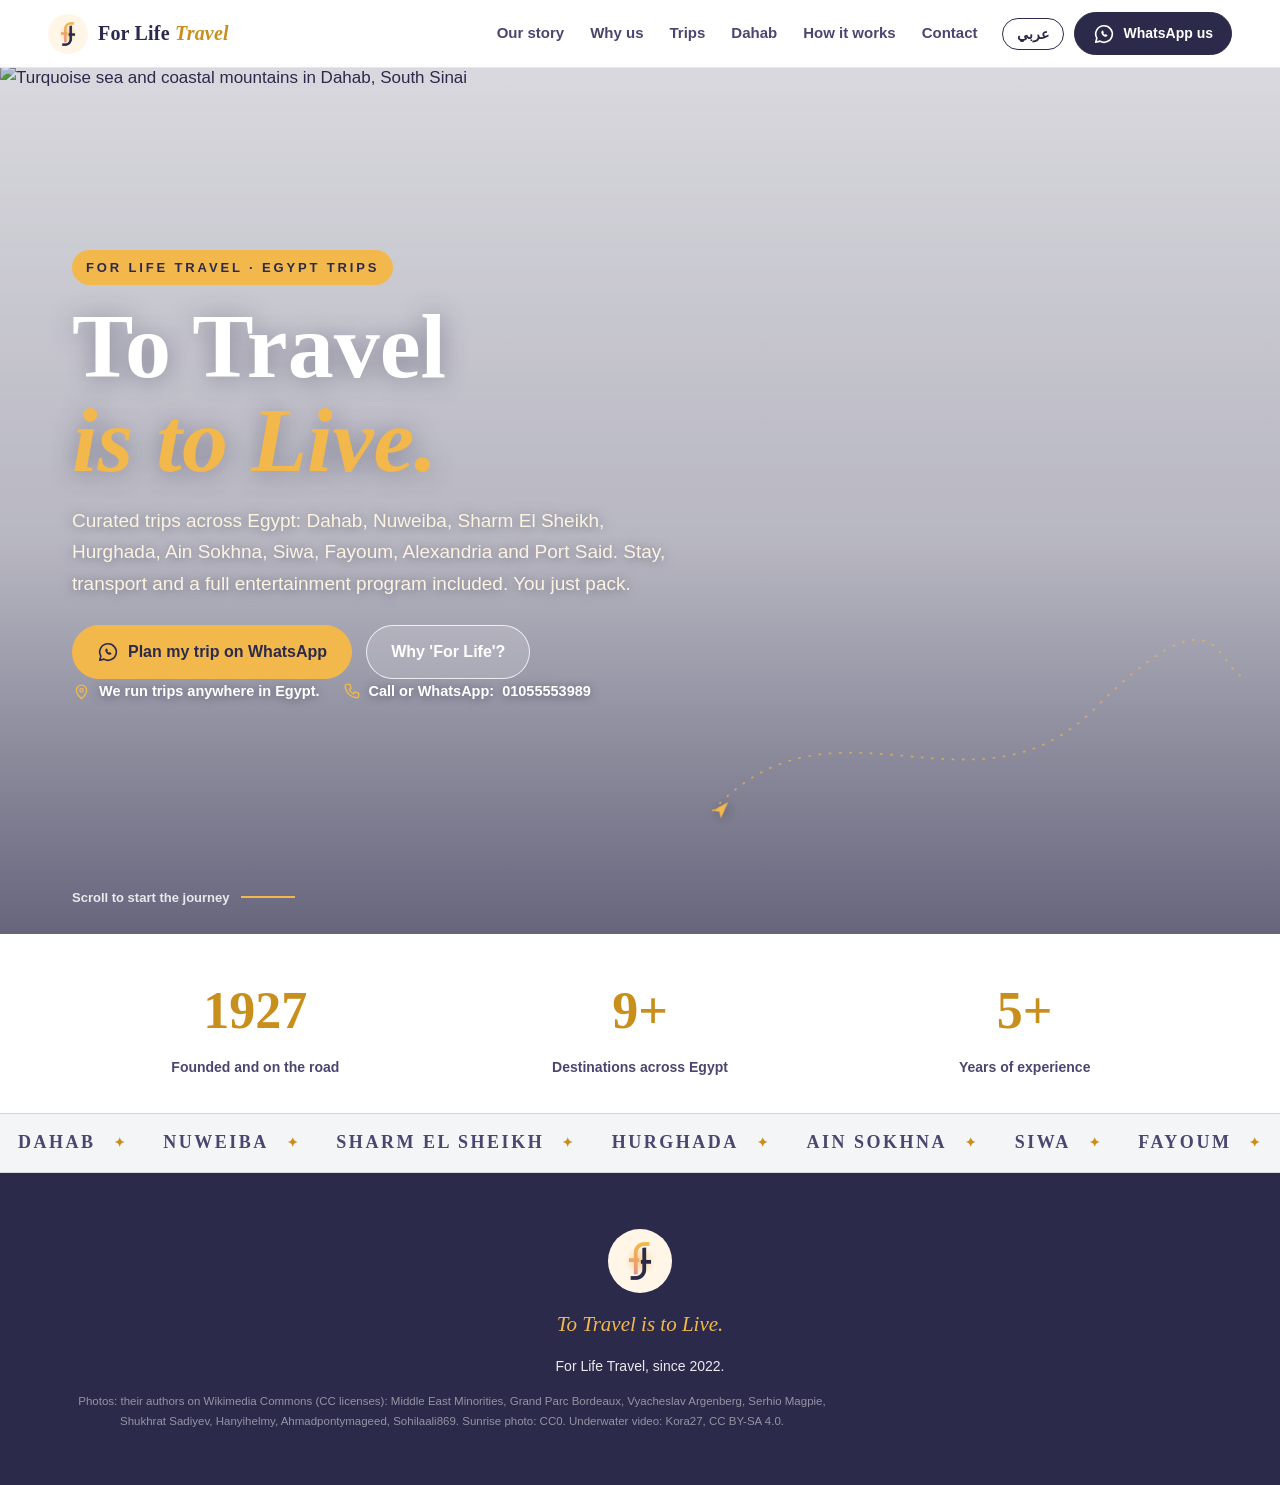
==== index.html @ 33c8a285 "Update index.html" ====
<!DOCTYPE html>
<html lang="en">
<head>
<meta charset="UTF-8">
<meta name="viewport" content="width=device-width, initial-scale=1.0">
<title>For Life Travel | Egypt Trips</title>
<meta name="description" content="Curated trips across Egypt: Dahab, Nuweiba, Sharm El Sheikh, Hurghada, Ain Sokhna, Siwa, Fayoum, Alexandria and Port Said. To Travel is to Live.">
<meta property="og:title" content="For Life Travel | Egypt Trips">
<meta property="og:description" content="Curated trips across Egypt. To Travel is to Live.">
<meta property="og:type" content="website">
<link rel="stylesheet" href="app.css?v=20261127-3">
</head>
<body>
<div id="root"></div>
<script src="vendor.js" defer></script>
<script src="app.js" defer></script>
<script>
(function(){
  var root=document.getElementById('root');
  var PAGES={
    home:['.flt-hero','.flt-stats','.flt-marquee'],
    story:['.flt-story','.flt-why'],
    trips:['.flt-trips','.flt-included'],
    dahab:['.flt-dahab'],
    how:['.flt-steps'],
    contact:['.flt-contact']
  };
  var ID2PAGE={top:'home',story:'story',why:'story',trips:'trips',dahab:'dahab',how:'how',contact:'contact'};
  var TABS=[['home','top'],['story','story'],['trips','trips'],['dahab','dahab'],['how','how'],['contact','contact']];
  var current=null;
  function flt(){return document.querySelector('.flt');}
  function tag(page){
    var f=flt(); if(!f) return;
    f.classList.add('flt-pages');
    Object.keys(PAGES).forEach(function(p){
      PAGES[p].forEach(function(sel){
        Array.prototype.forEach.call(document.querySelectorAll(sel),function(el){
          if(el.getAttribute('data-page')!==p) el.setAttribute('data-page',p);
          el.classList.toggle('flt-page-on',p===page);
        });
      });
    });
    var nav=document.querySelector('.flt-nav');
    if(nav) Array.prototype.forEach.call(nav.querySelectorAll('.flt-links a'),function(a){
      var h=a.getAttribute('href')||'';
      var id=h.charAt(0)==='#'?h.slice(1):'';
      a.classList.toggle('is-current',ID2PAGE[id]===page);
    });
    var bar=f.querySelector('.flt-tabbar');
    if(bar) Array.prototype.forEach.call(bar.querySelectorAll('.flt-tab'),function(b){
      b.classList.toggle('is-current',b.getAttribute('data-page')===page);
    });
    current=page;
  }
  function show(page,anchor){
    if(!anchor||!ID2PAGE[anchor]) anchor=null;
    page=page||'home';
    tag(page);
    if(anchor&&ID2PAGE[anchor]===page&&anchor!=='top'){
      var el=document.getElementById(anchor);
      if(el){setTimeout(function(){el.scrollIntoView({behavior:'smooth',block:'start'});},80);return;}
    }
    window.scrollTo(0,0);
  }
  function route(){
    var h=location.hash.replace(/^#\/?/,'');
    if(h&&ID2PAGE[h]) show(ID2PAGE[h],h); else show('home');
  }
  function closeMenu(){
    var f=flt(); if(f) f.classList.remove('flt-menu-open');
    var b=document.querySelector('.flt-burger'); if(b) b.setAttribute('aria-expanded','false');
  }
  window.addEventListener('hashchange',route);
  document.addEventListener('click',function(e){
    var t=e.target;
    var a=t.closest?t.closest('.flt a[href^="#"]'):null;
    if(a){
      var id=(a.getAttribute('href')||'').slice(1);
      if(ID2PAGE[id]){
        e.preventDefault();
        closeMenu();
        var target='#/'+id;
        if(location.hash===target) show(ID2PAGE[id],id);
        else location.hash=target;
        return;
      }
    }
    if(t.closest&&t.closest('.flt-links a')) closeMenu();
    else if(!t.closest||!t.closest('.flt-nav')) closeMenu();
  });
  document.addEventListener('keydown',function(e){if(e.key==='Escape')closeMenu();});
  window.addEventListener('resize',function(){if(window.innerWidth>700)closeMenu();});
  function ensure(){
    var nav=document.querySelector('.flt-nav');
    if(nav){
      if(!nav.querySelector('.flt-burger')){
        var b=document.createElement('button');
        b.type='button'; b.className='flt-burger';
        b.setAttribute('aria-label','Menu'); b.setAttribute('aria-expanded','false');
        b.innerHTML='<span></span><span></span><span></span>';
        b.addEventListener('click',function(ev){
          ev.stopPropagation();
          var f=flt(); if(!f) return;
          var open=f.classList.toggle('flt-menu-open');
          b.setAttribute('aria-expanded',open?'true':'false');
        });
        nav.appendChild(b);
      }
      var links=nav.querySelector('.flt-links');
      if(links){
        var extra=links.querySelector('.flt-menu-extra');
        if(!extra){
          extra=document.createElement('div'); extra.className='flt-menu-extra';
          var lb=document.createElement('button');
          lb.type='button'; lb.className='flt-lang flt-lang-menu';
          lb.addEventListener('click',function(){
            var real=nav.querySelector('.flt-nav-actions .flt-lang');
            if(real) real.click();
            closeMenu();
          });
          extra.appendChild(lb);
          var cta=document.createElement('a');
          cta.className='flt-btn flt-btn-gold flt-menu-cta';
          cta.target='_blank'; cta.rel='noreferrer';
          cta.addEventListener('click',closeMenu);
          extra.appendChild(cta);
          links.appendChild(extra);
        }
        var realLang=nav.querySelector('.flt-nav-actions .flt-lang');
        var menuLang=links.querySelector('.flt-lang-menu');
        if(realLang&&menuLang&&menuLang.textContent!==realLang.textContent) menuLang.textContent=realLang.textContent;
        var realCta=nav.querySelector('.flt-nav-actions .flt-btn');
        var menuCta=links.querySelector('.flt-menu-cta');
        if(realCta&&menuCta){
          var href=realCta.getAttribute('href');
          if(menuCta.getAttribute('href')!==href) menuCta.setAttribute('href',href);
          if(menuCta.textContent!==realCta.textContent) menuCta.textContent=realCta.textContent;
        }
      }
    }
    var f2=flt();
    if(f2){
      var bar=f2.querySelector('.flt-tabbar');
      if(!bar){
        bar=document.createElement('nav');
        bar.className='flt-tabbar'; bar.setAttribute('aria-label','Pages');
        TABS.forEach(function(tb){
          var btn=document.createElement('button');
          btn.type='button'; btn.className='flt-tab'; btn.setAttribute('data-page',tb[0]);
          if(tb[0]==='home'){
            var im=document.createElement('img'); im.alt='Home';
            var bi=document.querySelector('.flt-brand img');
            if(bi) im.src=bi.src;
            btn.appendChild(im);
          }else{
            var sp=document.createElement('span');
            sp.className='flt-tab-label'; sp.setAttribute('data-anchor',tb[1]);
            btn.appendChild(sp);
          }
          btn.addEventListener('click',function(){
            closeMenu();
            var id=tb[1], target='#/'+id;
            if(location.hash===target) show(ID2PAGE[id],id);
            else location.hash=target;
          });
          bar.appendChild(btn);
        });
        f2.appendChild(bar);
      }
      var him=bar.querySelector('.flt-tab img');
      if(him&&!him.getAttribute('src')){
        var bi2=document.querySelector('.flt-brand img');
        if(bi2) him.src=bi2.src;
      }
      Array.prototype.forEach.call(bar.querySelectorAll('.flt-tab-label'),function(sp){
        var src=nav?nav.querySelector('.flt-links a[href="#'+sp.getAttribute('data-anchor')+'"]'):null;
        if(src&&sp.textContent!==src.textContent) sp.textContent=src.textContent;
      });
    }
    if(flt()){ if(current) tag(current); else route(); }
  }
  new MutationObserver(ensure).observe(root,{childList:true,subtree:true});
  ensure();
})();
</script>
</body>
</html>
---- app.css ----
html{scroll-behavior:smooth}html,body,#root{margin:0;min-height:100%}.flt{--cream: #ffffff;--cream-2: #f4f5f7;--ink: #2c2a4a;--ink-soft: #4a4670;--gold: #f2b84b;--gold-deep: #c98f1c;--coral: #e79781;--teal: #4fa8a5;--rose: #d97f8f;--apricot: #f4b183;--white: #ffffff;background:var(--cream);color:var(--ink);font-family:-apple-system,BlinkMacSystemFont,Segoe UI,Roboto,Helvetica Neue,Arial,Noto Sans,sans-serif;font-size:17px;line-height:1.65;overflow-x:hidden}.flt h1,.flt h2,.flt .flt-hero-title,.flt-stat-num,.flt-step-num{font-family:Georgia,Times New Roman,serif}.flt h2{font-size:clamp(28px,4.6vw,44px);line-height:1.2;margin:10px 0 18px;letter-spacing:-.01em}.flt h3{margin:0 0 6px;font-size:19px}.flt p{margin:0 0 14px}.flt img{max-width:100%;display:block}.flt a{color:inherit}.flt[dir=rtl]{font-family:Segoe UI,Tahoma,-apple-system,Roboto,Arial,sans-serif}.flt[dir=rtl] h1,.flt[dir=rtl] h2,.flt[dir=rtl] h3{font-family:Segoe UI,Tahoma,Arial,sans-serif;font-weight:700}.flt-reveal{opacity:0;transform:translateY(26px);transition:opacity .7s ease,transform .7s cubic-bezier(.22,.61,.36,1);will-change:opacity,transform}.flt-reveal.is-in{opacity:1;transform:none}.flt-nav{position:sticky;top:0;z-index:60;display:flex;align-items:center;gap:22px;padding:12px clamp(16px,4vw,48px);background:#fffffff2;border-bottom:1px solid rgba(44,42,74,.1)}.flt-brand{display:flex;align-items:center;gap:10px;text-decoration:none}.flt-brand img{width:40px;height:40px;border-radius:50%}.flt-brand-name{font-family:Georgia,serif;font-size:20px;font-weight:700;letter-spacing:.01em}.flt-brand-name em{font-style:italic;color:var(--gold-deep)}.flt-links{display:flex;gap:22px;margin-inline-start:auto}.flt-links a{text-decoration:none;font-size:15px;font-weight:600;color:var(--ink-soft);padding:6px 2px;transition:color .2s ease}.flt-links a:hover{color:var(--ink)}.flt-nav-actions{display:flex;align-items:center;gap:10px}.flt-lang{border:1.5px solid var(--ink);background:transparent;color:var(--ink);border-radius:999px;padding:7px 14px;font-size:14px;font-weight:700;cursor:pointer;transition:background .2s ease,color .2s ease}.flt-lang:hover{background:var(--ink);color:var(--cream)}.flt-btn{display:inline-flex;align-items:center;gap:9px;background:var(--ink);color:var(--cream);border-radius:999px;padding:13px 24px;font-size:16px;font-weight:700;text-decoration:none;border:1.5px solid var(--ink);cursor:pointer;transition:transform .22s ease,box-shadow .22s ease,background .22s ease,color .22s ease}.flt-btn:hover{transform:translateY(-2px);box-shadow:0 10px 24px #2c2a4a38}.flt-btn-small{padding:9px 18px;font-size:14px}.flt-btn-gold{background:var(--gold);border-color:var(--gold);color:var(--ink)}.flt-btn-gold:hover{box-shadow:0 10px 24px #c98f1c59}.flt-btn-ghost{background:#ffffff24;border-color:#fffc;color:var(--cream)}.flt-btn-outline{background:transparent;color:var(--ink)}.flt-btn-outline:hover{background:var(--ink);color:var(--cream)}.flt-hero{position:relative;min-height:660px;display:flex;flex-direction:column;justify-content:center;padding:90px clamp(20px,6vw,72px) 120px;overflow:hidden;isolation:isolate}.flt-hero-media{position:absolute;inset:0;z-index:-2}.flt-hero-media img{width:100%;height:100%;object-fit:cover;animation:flt-kenburns 26s ease-in-out infinite alternate}@keyframes flt-kenburns{0%{transform:scale(1) translateY(0)}to{transform:scale(1.09) translateY(-1.5%)}}.flt-hero-overlay{position:absolute;inset:0;background:linear-gradient(180deg,#2c2a4a2e,#2c2a4a57 55%,#2c2a4ab8)}.flt-route{position:absolute;inset-inline-end:2%;bottom:12%;width:min(560px,62%);color:var(--gold);z-index:-1;pointer-events:none}.flt-plane{color:var(--gold);filter:drop-shadow(0 2px 6px rgba(0,0,0,.35))}.flt-hero-inner{max-width:780px}.flt-eyebrow{display:inline-block;font-size:13px;font-weight:800;letter-spacing:.22em;color:var(--ink);background:var(--gold);padding:7px 14px;border-radius:999px;margin-bottom:20px}.flt[dir=rtl] .flt-eyebrow{letter-spacing:.05em}.flt-hero-title{margin:0 0 18px;font-size:clamp(46px,8.4vw,92px);line-height:1.02;font-weight:700;color:var(--cream);text-shadow:0 2px 26px rgba(44,42,74,.45);display:flex;flex-direction:column}.flt-hero-title-em{font-style:italic;color:var(--gold)}.flt-hero-sub{max-width:620px;color:#fdf3e1;font-size:clamp(16px,2.1vw,19px);text-shadow:0 1px 12px rgba(44,42,74,.5)}.flt-hero-ctas{display:flex;flex-wrap:wrap;gap:14px;margin-top:26px}.flt-hero-facts{display:flex;flex-wrap:wrap;gap:10px 22px;margin:22px 0 0;color:var(--cream);font-size:14.5px;font-weight:700}.flt-hero-fact{display:inline-flex;align-items:center;gap:8px;color:var(--cream);text-decoration:none;text-shadow:0 1px 10px rgba(44,42,74,.55)}.flt-hero-fact svg{color:var(--gold);width:19px;height:19px}.flt-scrollhint{position:absolute;bottom:26px;inset-inline-start:clamp(20px,6vw,72px);display:flex;align-items:center;gap:12px;color:#ffffffd9;font-size:13px;font-weight:600}.flt-scrollhint-line{width:54px;height:2px;background:var(--gold);position:relative;overflow:hidden}.flt-scrollhint-line:after{content:"";position:absolute;inset:0;background:var(--cream);transform:translate(-100%);animation:flt-hint 2.2s ease-in-out infinite}@keyframes flt-hint{0%{transform:translate(-100%)}60%,to{transform:translate(100%)}}.flt-stats{display:grid;grid-template-columns:repeat(3,1fr);gap:18px;padding:34px clamp(20px,6vw,72px);background:var(--cream);text-align:center}.flt-stat{display:flex;flex-direction:column;gap:2px}.flt-stat-num{font-size:clamp(34px,5vw,52px);font-weight:700;color:var(--gold-deep)}.flt-stat-label{font-size:14px;color:var(--ink-soft);font-weight:600}.flt-marquee{border-block:1.5px solid rgba(44,42,74,.16);padding:14px 0;overflow:hidden;background:var(--cream-2)}.flt-marquee-track{display:inline-flex;white-space:nowrap;animation:flt-marquee 36s linear infinite}.flt-marquee-run{display:inline-flex}.flt-marquee-item{font-family:Georgia,serif;font-size:18px;font-weight:700;letter-spacing:.14em;text-transform:uppercase;color:var(--ink-soft);padding-inline:18px;display:inline-flex;align-items:center;gap:18px}.flt-marquee-item i{font-style:normal;color:var(--gold-deep);font-size:13px}.flt[dir=rtl] .flt-marquee-item{letter-spacing:.02em}@keyframes flt-marquee{0%{transform:translate(0)}to{transform:translate(-50%)}}.flt-story{padding:84px clamp(20px,6vw,72px) 30px}.flt-story-grid{display:grid;grid-template-columns:minmax(0,1.05fr) minmax(0,1fr);gap:clamp(28px,5vw,64px);align-items:center}.flt-story-media figure{margin:0;position:relative;border-radius:26px;overflow:hidden;box-shadow:0 24px 60px #2c2a4a38,0 0 0 6px var(--cream),0 0 0 8px var(--gold)}.flt-story-media img{width:100%;height:100%;object-fit:cover}.flt-sun{position:absolute;inset-inline-start:12%;bottom:8%;width:84px;height:84px;border-radius:50%;background:radial-gradient(circle at 50% 45%,#ffe9b0 0%,var(--gold) 55%,rgba(242,184,75,0) 72%);opacity:0;transform:translateY(60%);transition:transform 2s cubic-bezier(.22,.61,.36,1) .35s,opacity 1.4s ease .35s;mix-blend-mode:screen}.flt-reveal.is-in .flt-sun{opacity:.95;transform:translateY(-12%)}.flt-story-text p{color:var(--ink-soft);font-size:17.5px}.flt-story-text h2{color:var(--ink)}.flt-label{font-size:13px;font-weight:800;letter-spacing:.2em;color:var(--gold-deep);margin:0 0 4px}.flt[dir=rtl] .flt-label{letter-spacing:.04em}.flt-chip{display:inline-flex;align-items:center;gap:10px;background:var(--white);border:1.5px solid var(--gold);color:var(--ink);font-weight:700;font-size:15.5px;padding:10px 18px;border-radius:999px;margin-top:8px}.flt-chip svg{color:var(--gold-deep);flex:none}.flt-pillars{display:grid;grid-template-columns:repeat(3,1fr);gap:18px;margin-top:54px}.flt-pillar{background:var(--white);border-radius:20px;padding:26px 24px;border:1px solid rgba(44,42,74,.08);transition:transform .25s ease,box-shadow .25s ease}.flt-pillar:hover{transform:translateY(-4px);box-shadow:0 16px 36px #2c2a4a21}.flt-pillar h3{font-size:21px}.flt-pillar p{color:var(--ink-soft);margin:0;font-size:15.5px}.flt-pillar-mark{display:block;width:44px;height:6px;border-radius:3px;margin-bottom:16px}.flt-mark-0{background:var(--gold)}.flt-mark-1{background:var(--coral)}.flt-mark-2{background:var(--teal)}.flt-why{padding:84px clamp(20px,6vw,72px);background:var(--cream-2)}.flt-values{display:grid;grid-template-columns:repeat(3,1fr);gap:18px;margin-top:30px}.flt-value{background:var(--white);border-radius:20px;padding:28px 24px;border:1px solid rgba(44,42,74,.08);transition:transform .25s ease,box-shadow .25s ease}.flt-value:hover{transform:translateY(-5px);box-shadow:0 18px 40px #2c2a4a24}.flt-value-icon{display:inline-flex;align-items:center;justify-content:center;width:54px;height:54px;border-radius:16px;margin-bottom:16px}.flt-tint-0{background:#f2b84b38;color:var(--gold-deep)}.flt-tint-1{background:#e7978133;color:#c96a4f}.flt-tint-2{background:#4fa8a52e;color:#35807d}.flt-tint-3{background:#d97f8f2e;color:#b35a6c}.flt-tint-4{background:#2c2a4a1a;color:var(--ink)}.flt-tint-5{background:#f4b18340;color:#c77b33}.flt-value p{color:var(--ink-soft);margin:0;font-size:15.5px}.flt-trips{padding:84px clamp(20px,6vw,72px)}.flt-section-intro{color:var(--ink-soft);margin-top:-6px}.flt-filters{display:flex;flex-wrap:wrap;gap:10px;margin:8px 0 30px}.flt-filter{border:1.5px solid rgba(44,42,74,.35);background:transparent;color:var(--ink);border-radius:999px;padding:9px 20px;font-size:15px;font-weight:700;cursor:pointer;transition:background .2s ease,color .2s ease,border-color .2s ease,transform .2s ease}.flt-filter:hover{transform:translateY(-1px);border-color:var(--ink)}.flt-filter.is-active{background:var(--ink);color:var(--cream);border-color:var(--ink)}.flt-cards{display:grid;grid-template-columns:repeat(3,1fr);gap:20px}.flt-card{border-radius:22px;overflow:hidden;background:var(--ink);position:relative;min-height:340px;display:flex;align-items:flex-end;transition:transform .3s ease,box-shadow .3s ease}.flt-card:hover{transform:translateY(-6px);box-shadow:0 22px 48px #2c2a4a47}.flt-card-media{position:absolute;inset:0}.flt-card-media img{width:100%;height:100%;object-fit:cover;transition:transform .6s cubic-bezier(.22,.61,.36,1)}.flt-card:hover .flt-card-media img{transform:scale(1.07)}.flt-card-body{position:relative;width:100%;padding:22px 22px 20px;background:linear-gradient(180deg,#2c2a4a00,#2c2a4ad1 46%,#2c2a4af0);color:var(--cream)}.flt-card-body h3{font-family:Georgia,serif;font-size:25px;color:var(--cream)}.flt[dir=rtl] .flt-card-body h3{font-family:Segoe UI,Tahoma,Arial,sans-serif}.flt-card-body p{margin:0 0 12px;font-size:14.5px;color:#ffffffe0}.flt-card{cursor:pointer}.flt-card-actions{display:flex;align-items:center;gap:10px;flex-wrap:wrap}.flt-card-details{font-size:13.5px;font-weight:800;color:var(--gold);border-bottom:1.5px solid transparent}.flt-card:hover .flt-card-details{border-color:var(--gold)}.flt-card-cta{display:inline-flex;align-items:center;gap:8px;background:var(--gold);color:var(--ink);font-size:14px;font-weight:800;text-decoration:none;padding:9px 16px;border-radius:999px;opacity:0;transform:translateY(8px);transition:opacity .25s ease,transform .25s ease,box-shadow .25s ease}.flt-card:hover .flt-card-cta,.flt-card:focus-within .flt-card-cta{opacity:1;transform:none}@media(hover:none){.flt-card-cta{opacity:1;transform:none}}.flt-dahab{padding:84px clamp(20px,6vw,72px);background:var(--cream-2)}.flt-dahab-grid{display:grid;grid-template-columns:minmax(0,1.1fr) minmax(0,1fr);gap:clamp(28px,5vw,64px);align-items:center}.flt-dahab-media figure{margin:0;border-radius:26px;overflow:hidden;box-shadow:0 24px 60px #2c2a4a38,0 0 0 6px var(--cream),0 0 0 8px var(--teal)}.flt-dahab-media video{width:100%;display:block}.flt-video-credit{font-size:12px;color:var(--ink-soft);opacity:.8;margin-top:10px}.flt-dahab-text p{color:var(--ink-soft);font-size:17.5px}.flt-dahab-text h2{color:var(--ink)}.flt-dahab-text .flt-btn{margin-top:10px}.flt-landmarks{display:flex;flex-wrap:wrap;gap:9px;margin:6px 0 8px}.flt-landmark{display:inline-flex;align-items:center;gap:6px;background:var(--white);border:1px solid rgba(44,42,74,.14);color:var(--ink);font-size:13.5px;font-weight:700;padding:7px 13px;border-radius:999px}.flt-landmark svg{width:15px;height:15px;color:var(--gold-deep);flex:none}.flt-dialog{border:none;border-radius:24px;padding:0;max-width:min(860px,92vw);width:100%;background:var(--cream);color:var(--ink);box-shadow:0 30px 90px #14122873}.flt-dialog::backdrop{background:#1c1a3499}.flt-dialog-inner{display:grid;grid-template-columns:minmax(0,1fr) minmax(0,1.1fr)}.flt-dialog-media{min-height:100%}.flt-dialog-media img{width:100%;height:100%;object-fit:cover}.flt-dialog-body{padding:30px 28px}.flt-dialog-body h3{font-family:Georgia,serif;font-size:30px;margin:0 0 4px}.flt-dialog[dir=rtl] .flt-dialog-body h3{font-family:Segoe UI,Tahoma,Arial,sans-serif}.flt-dialog-tag{color:var(--gold-deep);font-weight:700;font-size:15px;margin:0 0 14px}.flt-dialog-body p{color:var(--ink-soft);font-size:15.5px}.flt-dialog-special{background:#f2b84b2e;border-inline-start:4px solid var(--gold);border-radius:10px;padding:12px 14px;color:var(--ink)!important}.flt-dialog-landmarks-label{font-size:13px;font-weight:800;letter-spacing:.12em;color:var(--gold-deep);margin:16px 0 8px;text-transform:uppercase}.flt-dialog[dir=rtl] .flt-dialog-landmarks-label{letter-spacing:.03em}.flt-dialog-actions{display:flex;gap:12px;flex-wrap:wrap;margin-top:20px}.flt-addon{display:flex;align-items:center;gap:10px;justify-content:center;margin:30px auto 0;color:var(--ink-soft);font-weight:600;font-size:15.5px;text-align:center}.flt-addon svg{color:var(--gold-deep);flex:none}.flt-included{background:var(--ink);color:var(--cream);padding:64px clamp(20px,6vw,72px);text-align:center}.flt-included h2{color:var(--cream);margin-top:0}.flt-included ul{list-style:none;margin:26px 0 0;padding:0;display:grid;grid-template-columns:repeat(4,1fr);gap:16px}.flt-included li{display:flex;align-items:center;gap:12px;justify-content:center;background:#ffffff12;border:1px solid rgba(255,255,255,.16);border-radius:16px;padding:18px 14px;font-weight:700;font-size:15.5px}.flt-check{display:inline-flex;align-items:center;justify-content:center;width:30px;height:30px;border-radius:50%;background:var(--gold);color:var(--ink);flex:none}.flt-included-note{display:flex;align-items:center;justify-content:center;gap:10px;margin:26px 0 0;color:var(--gold);font-weight:700;font-size:16px}.flt-included-note svg{color:var(--gold);flex:none;width:20px;height:20px}.flt-steps{padding:84px clamp(20px,6vw,72px)}.flt-steps-grid{display:grid;grid-template-columns:repeat(3,1fr);gap:18px;margin-top:26px}.flt-step{background:var(--white);border-radius:20px;padding:30px 26px;border:1px dashed rgba(44,42,74,.25)}.flt-step-num{display:block;font-size:54px;font-weight:700;color:var(--gold);line-height:1;margin-bottom:12px}.flt-step p{color:var(--ink-soft);margin:0;font-size:15.5px}.flt-contact{padding:90px clamp(20px,6vw,72px);text-align:center;background:radial-gradient(560px 300px at 50% 0%,#f2b84b38,#f2b84b00 70%),var(--cream-2)}.flt-contact-logo{width:108px;height:108px;border-radius:50%;margin:0 auto 22px;box-shadow:0 14px 34px #2c2a4a38,0 0 0 6px var(--cream),0 0 0 8px var(--gold)}.flt-contact h2{margin-inline:auto;max-width:640px}.flt-contact>.flt-reveal p,.flt-contact p{color:var(--ink-soft)}.flt-contact-ctas{display:flex;flex-wrap:wrap;gap:14px;justify-content:center;margin-top:26px}.flt-footer{background:var(--ink);color:#ffffffe6;text-align:center;padding:56px clamp(20px,6vw,72px) 40px}.flt-footer img{width:64px;height:64px;border-radius:50%;margin:0 auto 14px}.flt-footer-slogan{font-family:Georgia,serif;font-style:italic;font-size:21px;color:var(--gold);margin:0 0 4px}.flt[dir=rtl] .flt-footer-slogan{font-family:Segoe UI,Tahoma,Arial,sans-serif;font-style:normal}.flt-footer-since{font-size:14px;margin:0 0 22px}.flt-footer-credits{font-size:11.5px;opacity:.55;max-width:760px;margin:0 auto;line-height:1.7;direction:ltr}@media(max-width:980px){.flt-values,.flt-cards,.flt-included ul{grid-template-columns:repeat(2,1fr)}.flt-story-grid,.flt-dahab-grid,.flt-dialog-inner{grid-template-columns:1fr}.flt-dialog-media img{max-height:260px}.flt-pillars,.flt-steps-grid{grid-template-columns:1fr;gap:14px}}@media(max-width:700px){.flt-nav{flex-wrap:wrap;gap:10px 14px;padding:10px 16px}.flt-links{order:3;width:100%;margin-inline-start:0;overflow-x:auto;white-space:nowrap;gap:16px;padding-bottom:2px;-webkit-overflow-scrolling:touch}.flt-links a{font-size:14px}.flt-nav-actions{margin-inline-start:auto}.flt-hero{min-height:600px;padding-bottom:100px}.flt-stats{grid-template-columns:1fr 1fr 1fr;gap:8px;padding:26px 16px}.flt-stat-label{font-size:12px}.flt-values,.flt-cards{grid-template-columns:1fr}.flt-card{min-height:300px}.flt-included ul{grid-template-columns:1fr}.flt-btn{font-size:15px;padding:12px 20px}.flt-route{width:84%;bottom:6%}}@media(prefers-reduced-motion:reduce){.flt *,.flt *:before,.flt *:after{animation-duration:.01ms!important;animation-iteration-count:1!important;transition-duration:.01ms!important}.flt-reveal{opacity:1;transform:none}.flt-sun{opacity:.95;transform:none}}.flt .flt-btn{color:var(--cream)}.flt .flt-btn-gold{color:var(--ink)}.flt .flt-btn-ghost{color:var(--cream)}.flt .flt-btn-outline{color:var(--ink)}.flt .flt-btn-outline:hover{color:var(--cream)}.flt .flt-card-cta{color:var(--ink)}.flt .flt-hero-fact{color:var(--cream)}.flt .flt-card-details{color:var(--gold)}


/* Pages mode, mobile menu and mobile spacing (Nov 2026) */
.flt-burger,.flt-menu-extra{display:none}
.flt-pages [data-page]:not(.flt-page-on){display:none}
.flt-pages .flt-page-on{animation:flt-page-in .55s cubic-bezier(.22,.61,.36,1) both}
@keyframes flt-page-in{from{opacity:0;transform:translateY(24px)}to{opacity:1;transform:none}}
.flt-links a.is-current{color:var(--ink);box-shadow:inset 0 -2px 0 var(--gold)}
.flt [id]{scroll-margin-top:76px}
@media(max-width:700px){
  .flt-nav{flex-wrap:nowrap}
  .flt-nav-actions{display:none}
  .flt-burger{display:inline-flex;flex-direction:column;justify-content:center;align-items:center;gap:5px;width:44px;height:44px;flex:none;margin-inline-start:auto;padding:0;background:var(--white);border:1.5px solid rgba(44,42,74,.3);border-radius:12px;cursor:pointer}
  .flt-burger span{display:block;width:20px;height:2px;background:var(--ink);border-radius:2px;transition:transform .25s ease,opacity .25s ease}
  .flt-menu-open .flt-burger span:nth-child(1){transform:translateY(7px) rotate(45deg)}
  .flt-menu-open .flt-burger span:nth-child(2){opacity:0}
  .flt-menu-open .flt-burger span:nth-child(3){transform:translateY(-7px) rotate(-45deg)}
  .flt-links{display:none;overflow:visible;white-space:normal;padding-bottom:0}
  .flt-menu-open .flt-links{display:flex;flex-direction:column;position:absolute;top:100%;inset-inline:0;background:var(--cream);border-bottom:1px solid rgba(44,42,74,.12);box-shadow:0 22px 40px #2c2a4a2b;padding:8px 18px 18px;gap:0}
  .flt-menu-open .flt-links>a{padding:15px 4px;font-size:17px;border-bottom:1px solid rgba(44,42,74,.09)}
  .flt-menu-open .flt-menu-extra{display:flex;flex-direction:column;gap:12px;padding-top:16px}
  .flt-menu-extra .flt-lang{padding:12px 14px;font-size:15px}
  .flt-menu-cta{justify-content:center}
  .flt-card-actions{flex-direction:column;align-items:stretch;gap:12px}
  .flt-card-details{text-align:center;padding:6px 2px}
  .flt-card-cta{justify-content:center;padding:12px 16px}
  .flt-included li{justify-content:flex-start;text-align:start;padding:16px 18px}
  .flt-included-note{flex-direction:column;gap:10px}
  .flt-addon{flex-direction:column;gap:10px}
  .flt-video-credit{margin-top:18px}
}


/* Fixed header + tighter mobile hero (Nov 2026, round 2) */
.flt{padding-top:64px}
.flt-nav{position:fixed;top:0;left:0;right:0;z-index:100}
@media(max-width:700px){
  .flt-hero{min-height:560px;padding:30px 20px 110px;justify-content:flex-start}
}


/* Bottom tab bar (Nov 2026, round 3) */
.flt-tabbar{display:none}
@media(max-width:700px){
  .flt{padding-bottom:calc(58px + env(safe-area-inset-bottom,0px))}
  .flt-tabbar{display:flex;align-items:stretch;gap:2px;position:fixed;bottom:0;left:0;right:0;z-index:95;background:var(--cream);border-top:1px solid rgba(44,42,74,.14);padding:6px 6px calc(6px + env(safe-area-inset-bottom,0px));box-shadow:0 -8px 24px #2c2a4a17}
  .flt-tab{flex:1 1 0;min-width:0;display:flex;flex-direction:column;align-items:center;justify-content:center;gap:2px;padding:6px 1px;background:none;border:none;font:inherit;font-size:10px;font-weight:700;color:var(--ink-soft);cursor:pointer;border-radius:12px;line-height:1.15;text-align:center;transition:background .2s ease,color .2s ease}
  .flt-tab img{width:22px;height:22px;border-radius:50%;display:block}
  .flt-tab.is-current{background:#f2b84b33;color:var(--ink)}
  .flt-scrollhint{bottom:calc(72px + env(safe-area-inset-bottom,0px))}
}
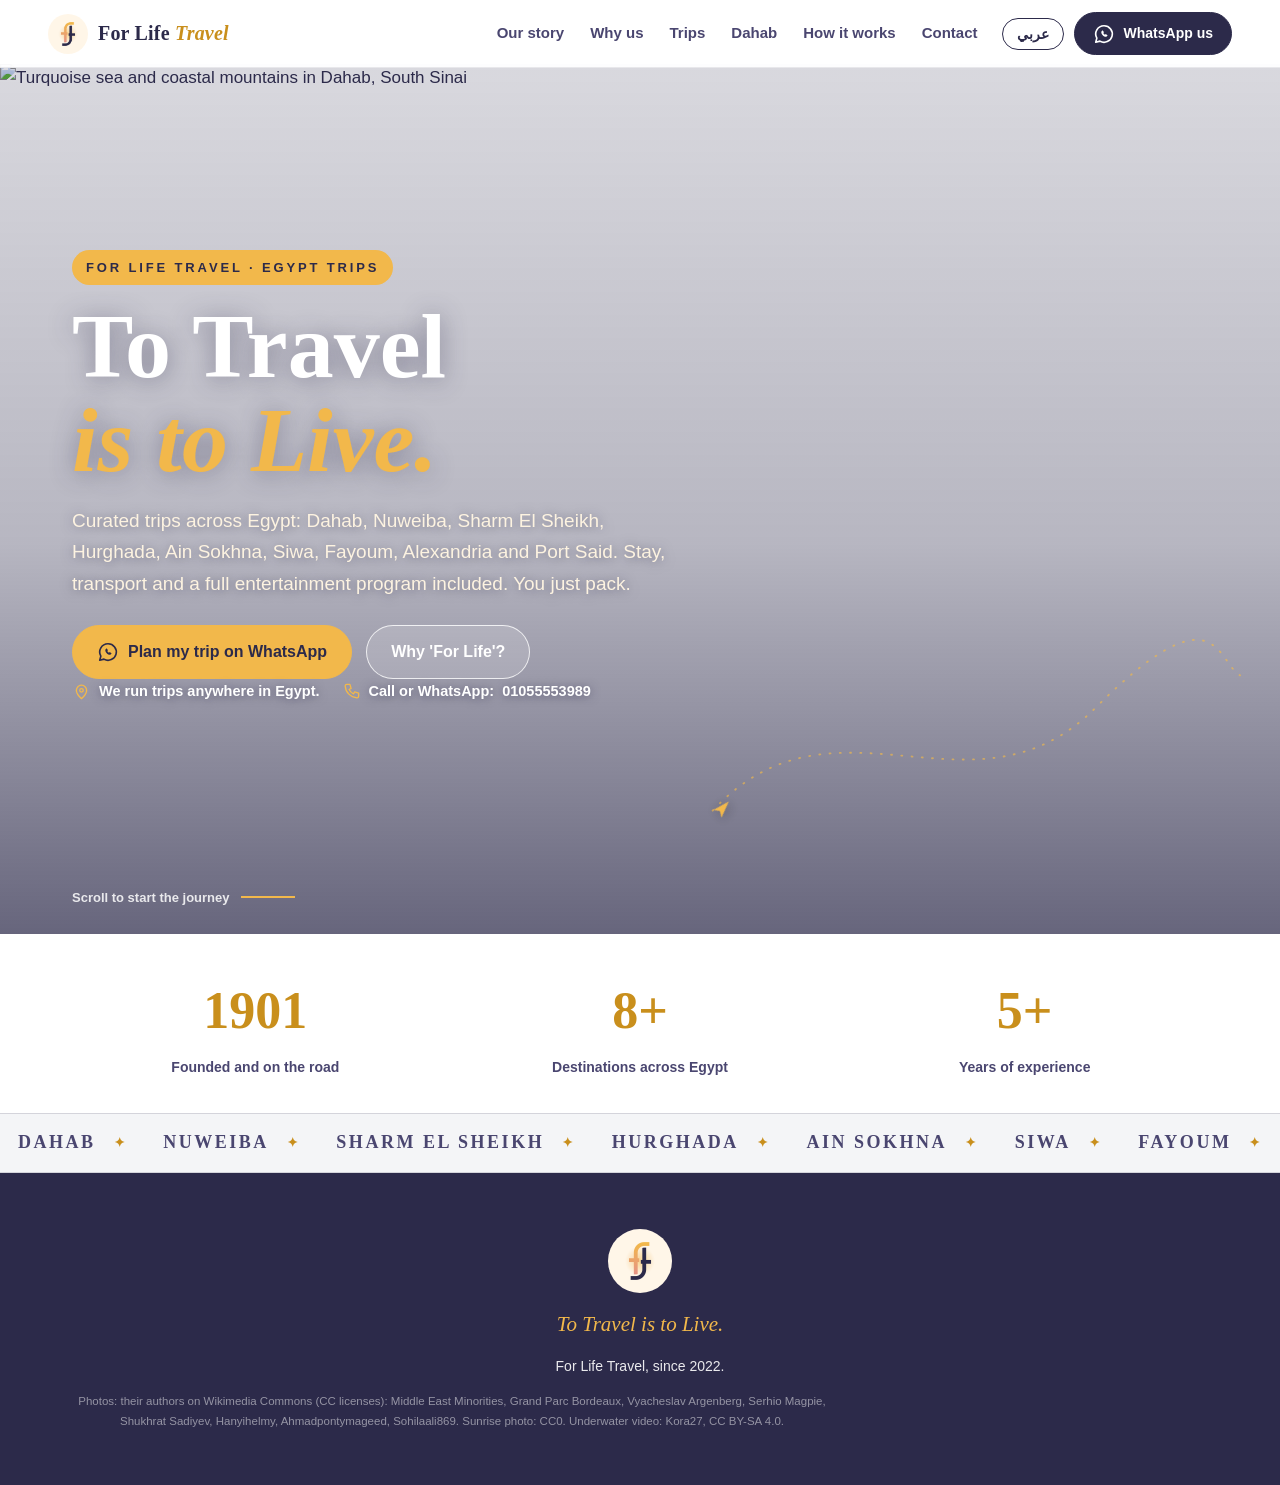
==== commit c0867af3: "Update index.html" ====
--- a/index.html
+++ b/index.html
@@ -48,7 +48,7 @@
     });
     var bar=f.querySelector('.flt-tabbar');
     if(bar) Array.prototype.forEach.call(bar.querySelectorAll('.flt-tab'),function(b){
-      b.classList.toggle('is-current',b.getAttribute('data-page')===page);
+      b.classList.toggle('is-current',b.getAttribute('data-tab')===page);
     });
     current=page;
   }
@@ -146,7 +146,7 @@
         bar.className='flt-tabbar'; bar.setAttribute('aria-label','Pages');
         TABS.forEach(function(tb){
           var btn=document.createElement('button');
-          btn.type='button'; btn.className='flt-tab'; btn.setAttribute('data-page',tb[0]);
+          btn.type='button'; btn.className='flt-tab'; btn.setAttribute('data-tab',tb[0]);
           if(tb[0]==='home'){
             var im=document.createElement('img'); im.alt='Home';
             var bi=document.querySelector('.flt-brand img');
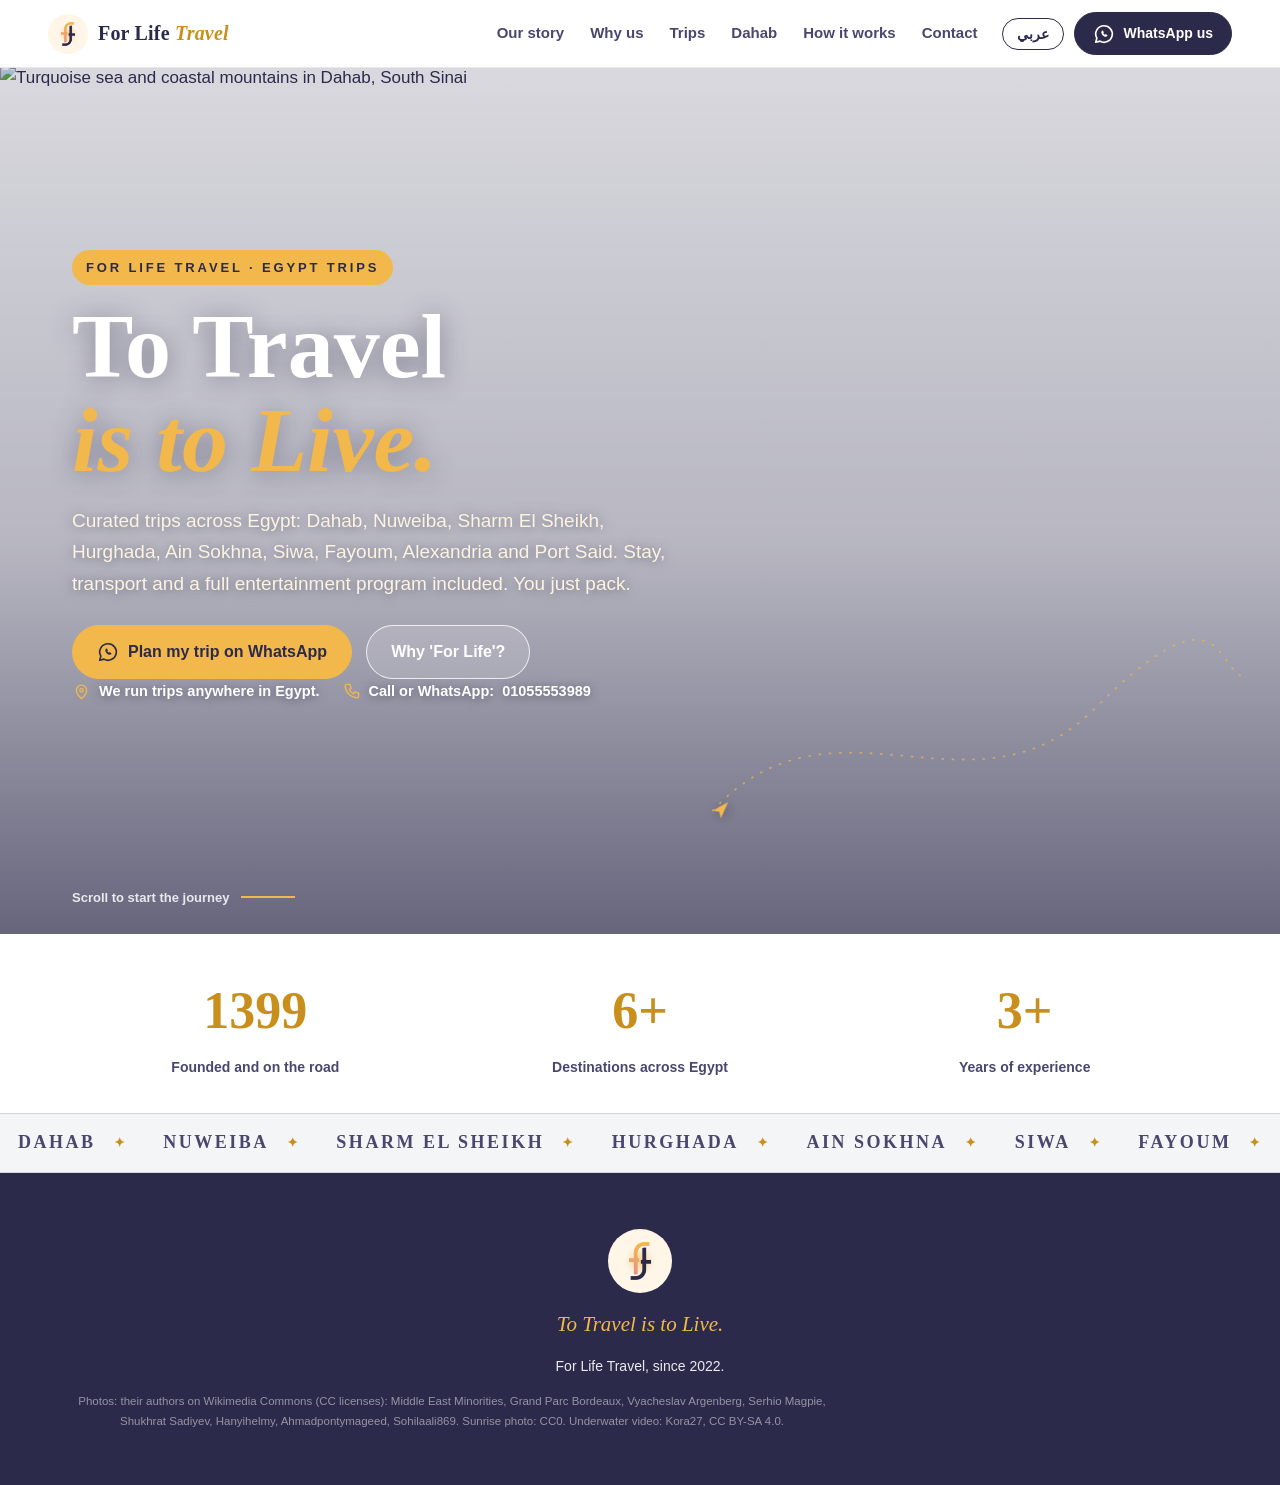
==== commit 42824dbb: "Update index.html" ====
--- a/index.html
+++ b/index.html
@@ -8,7 +8,7 @@
 <meta property="og:title" content="For Life Travel | Egypt Trips">
 <meta property="og:description" content="Curated trips across Egypt. To Travel is to Live.">
 <meta property="og:type" content="website">
-<link rel="stylesheet" href="app.css?v=20261127-3">
+<link rel="stylesheet" href="app.css?v=20261127-4">
 </head>
 <body>
 <div id="root"></div>
--- a/app.css
+++ b/app.css
@@ -17,7 +17,7 @@
   .flt-menu-open .flt-burger span:nth-child(2){opacity:0}
   .flt-menu-open .flt-burger span:nth-child(3){transform:translateY(-7px) rotate(-45deg)}
   .flt-links{display:none;overflow:visible;white-space:normal;padding-bottom:0}
-  .flt-menu-open .flt-links{display:flex;flex-direction:column;position:absolute;top:100%;inset-inline:0;background:var(--cream);border-bottom:1px solid rgba(44,42,74,.12);box-shadow:0 22px 40px #2c2a4a2b;padding:8px 18px 18px;gap:0}
+  .flt-menu-open .flt-links{display:flex;flex-direction:column;position:absolute;top:100%;inset-inline:0;width:auto;background:var(--cream);border-bottom:1px solid rgba(44,42,74,.12);box-shadow:0 22px 40px #2c2a4a2b;padding:8px 18px 18px;gap:0}
   .flt-menu-open .flt-links>a{padding:15px 4px;font-size:17px;border-bottom:1px solid rgba(44,42,74,.09)}
   .flt-menu-open .flt-menu-extra{display:flex;flex-direction:column;gap:12px;padding-top:16px}
   .flt-menu-extra .flt-lang{padding:12px 14px;font-size:15px}
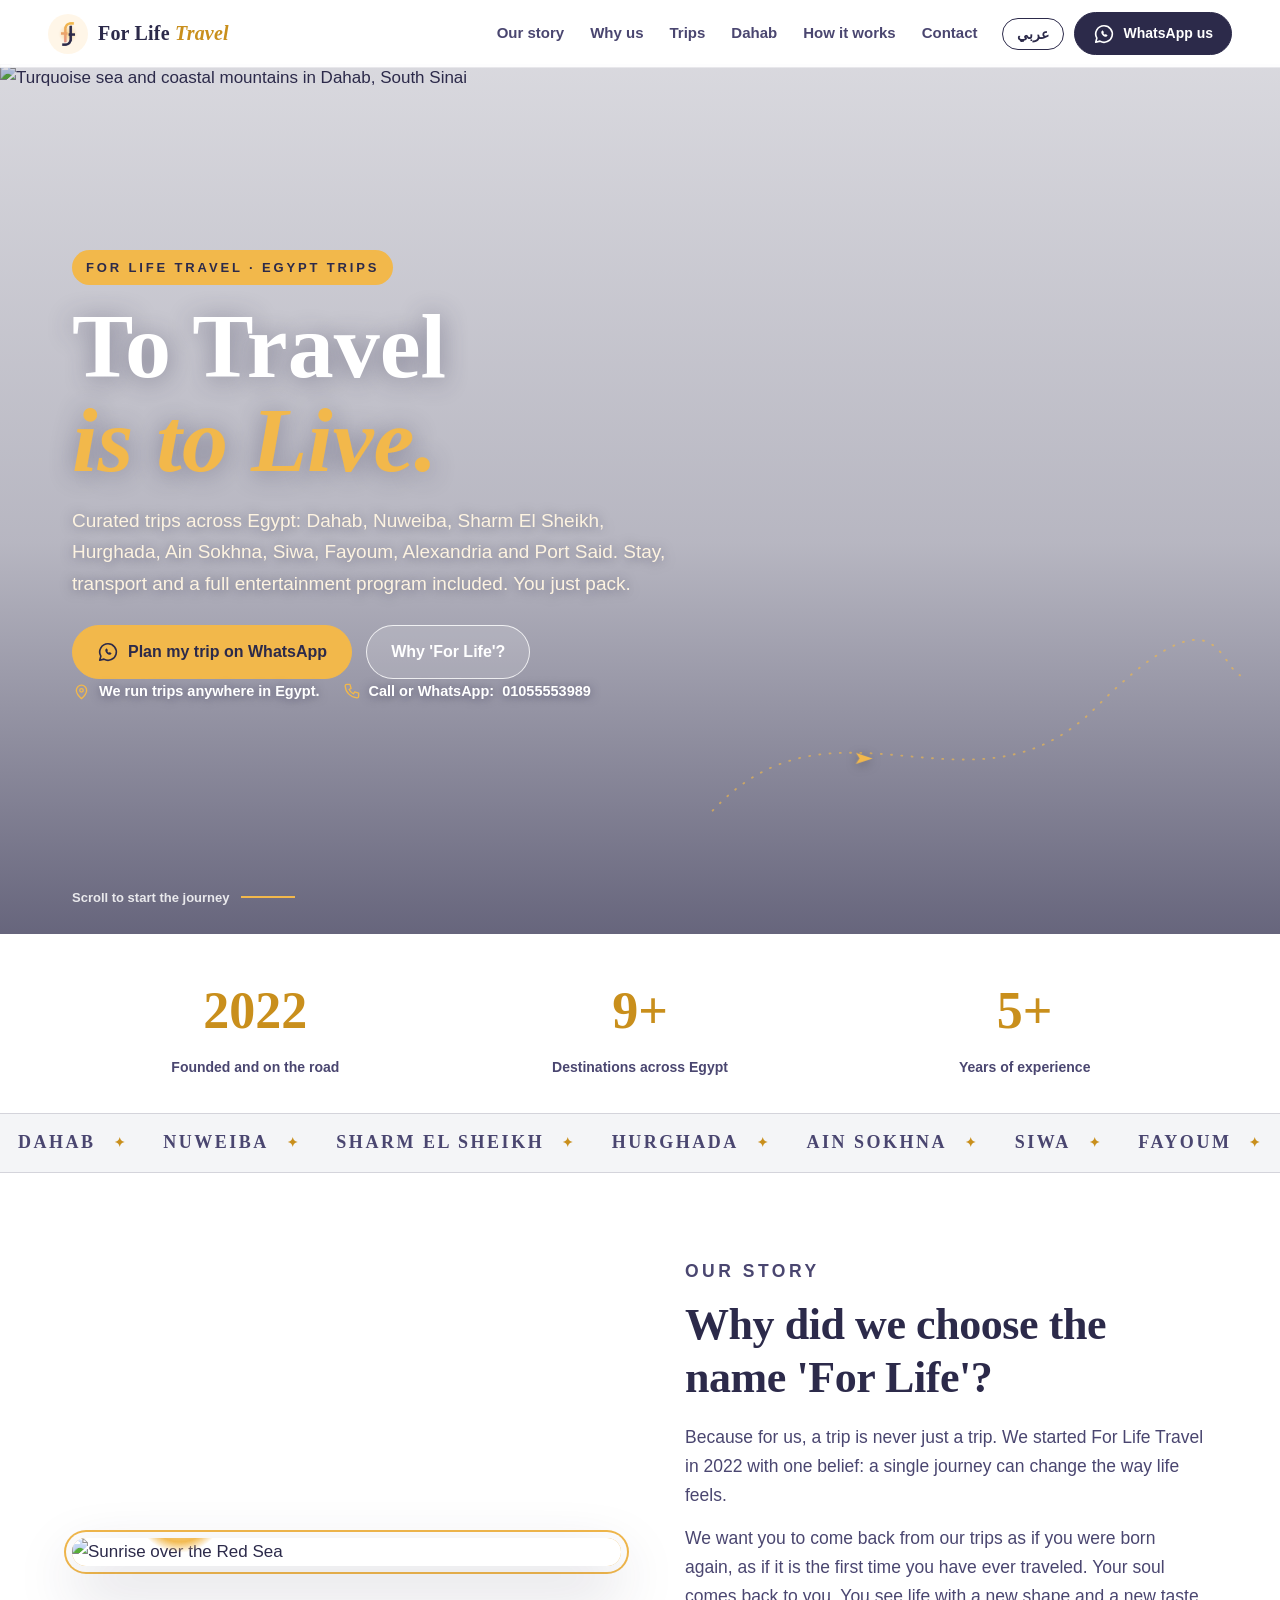
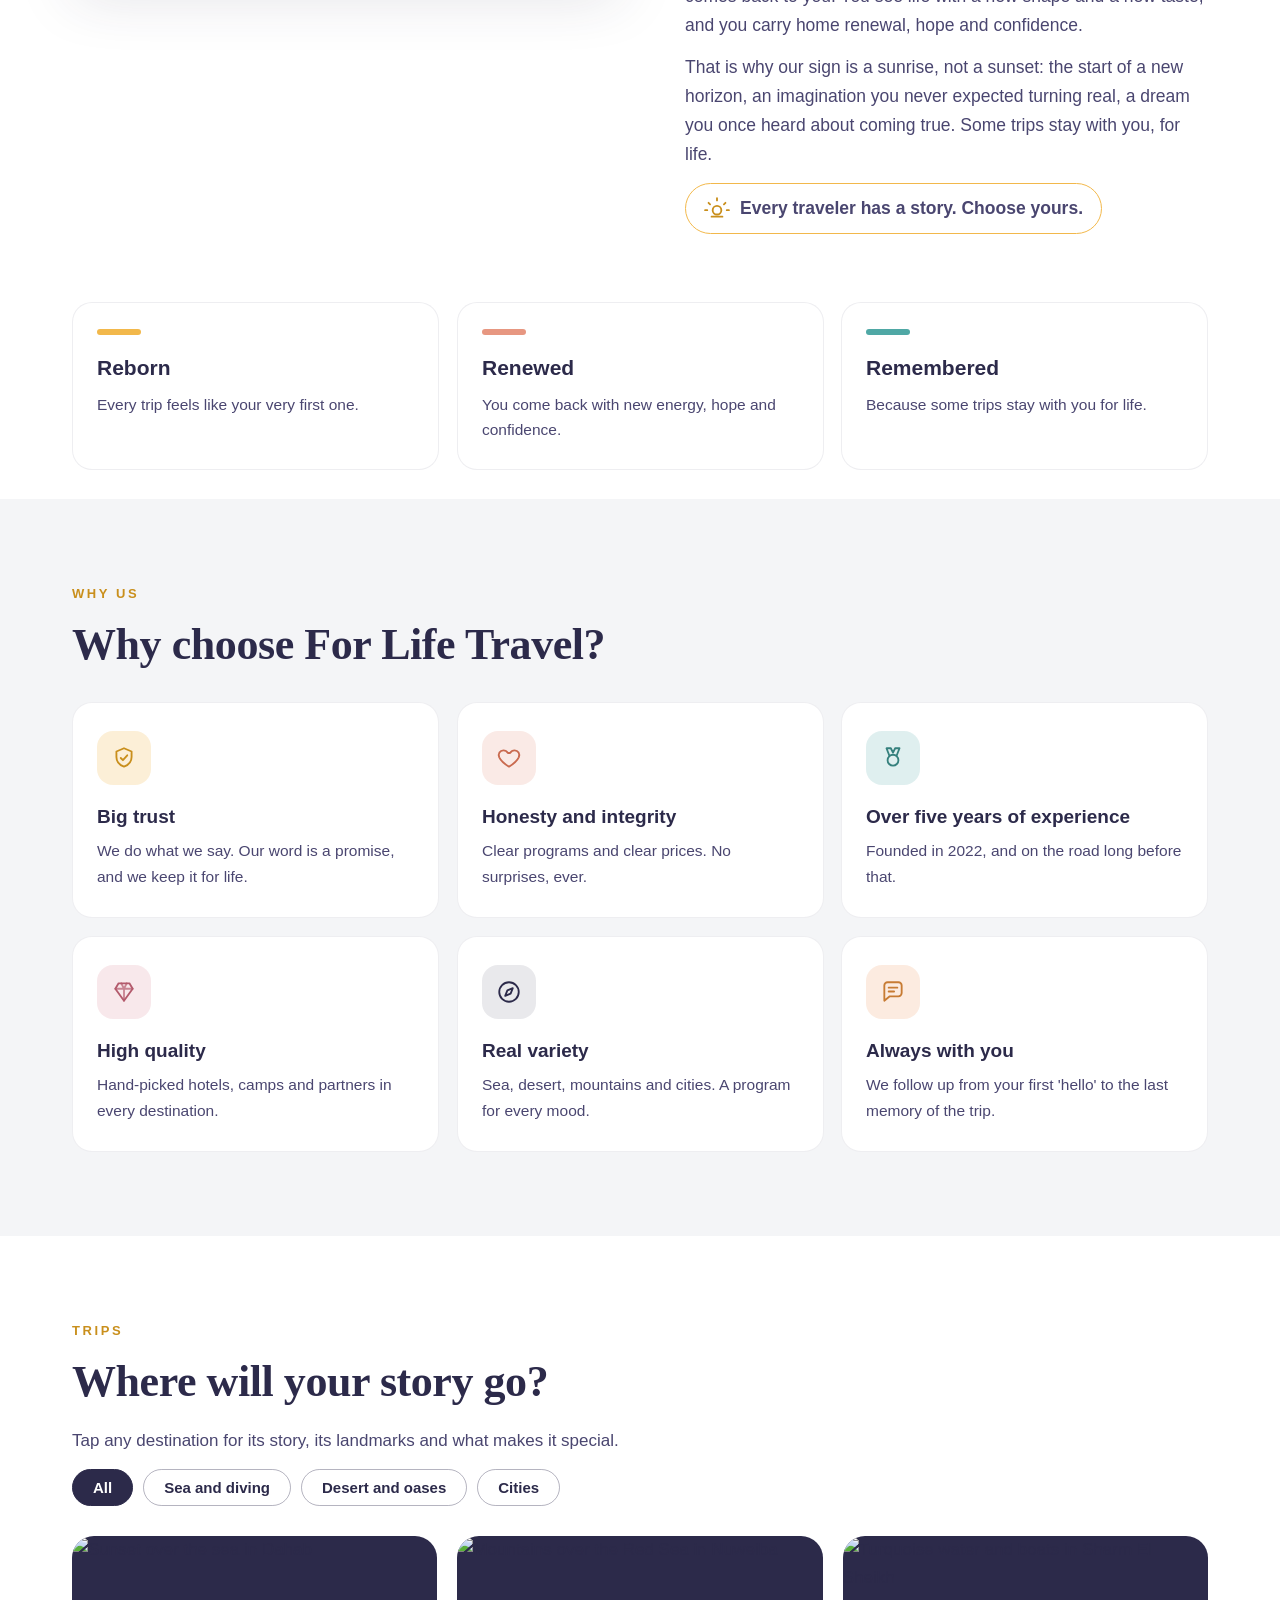
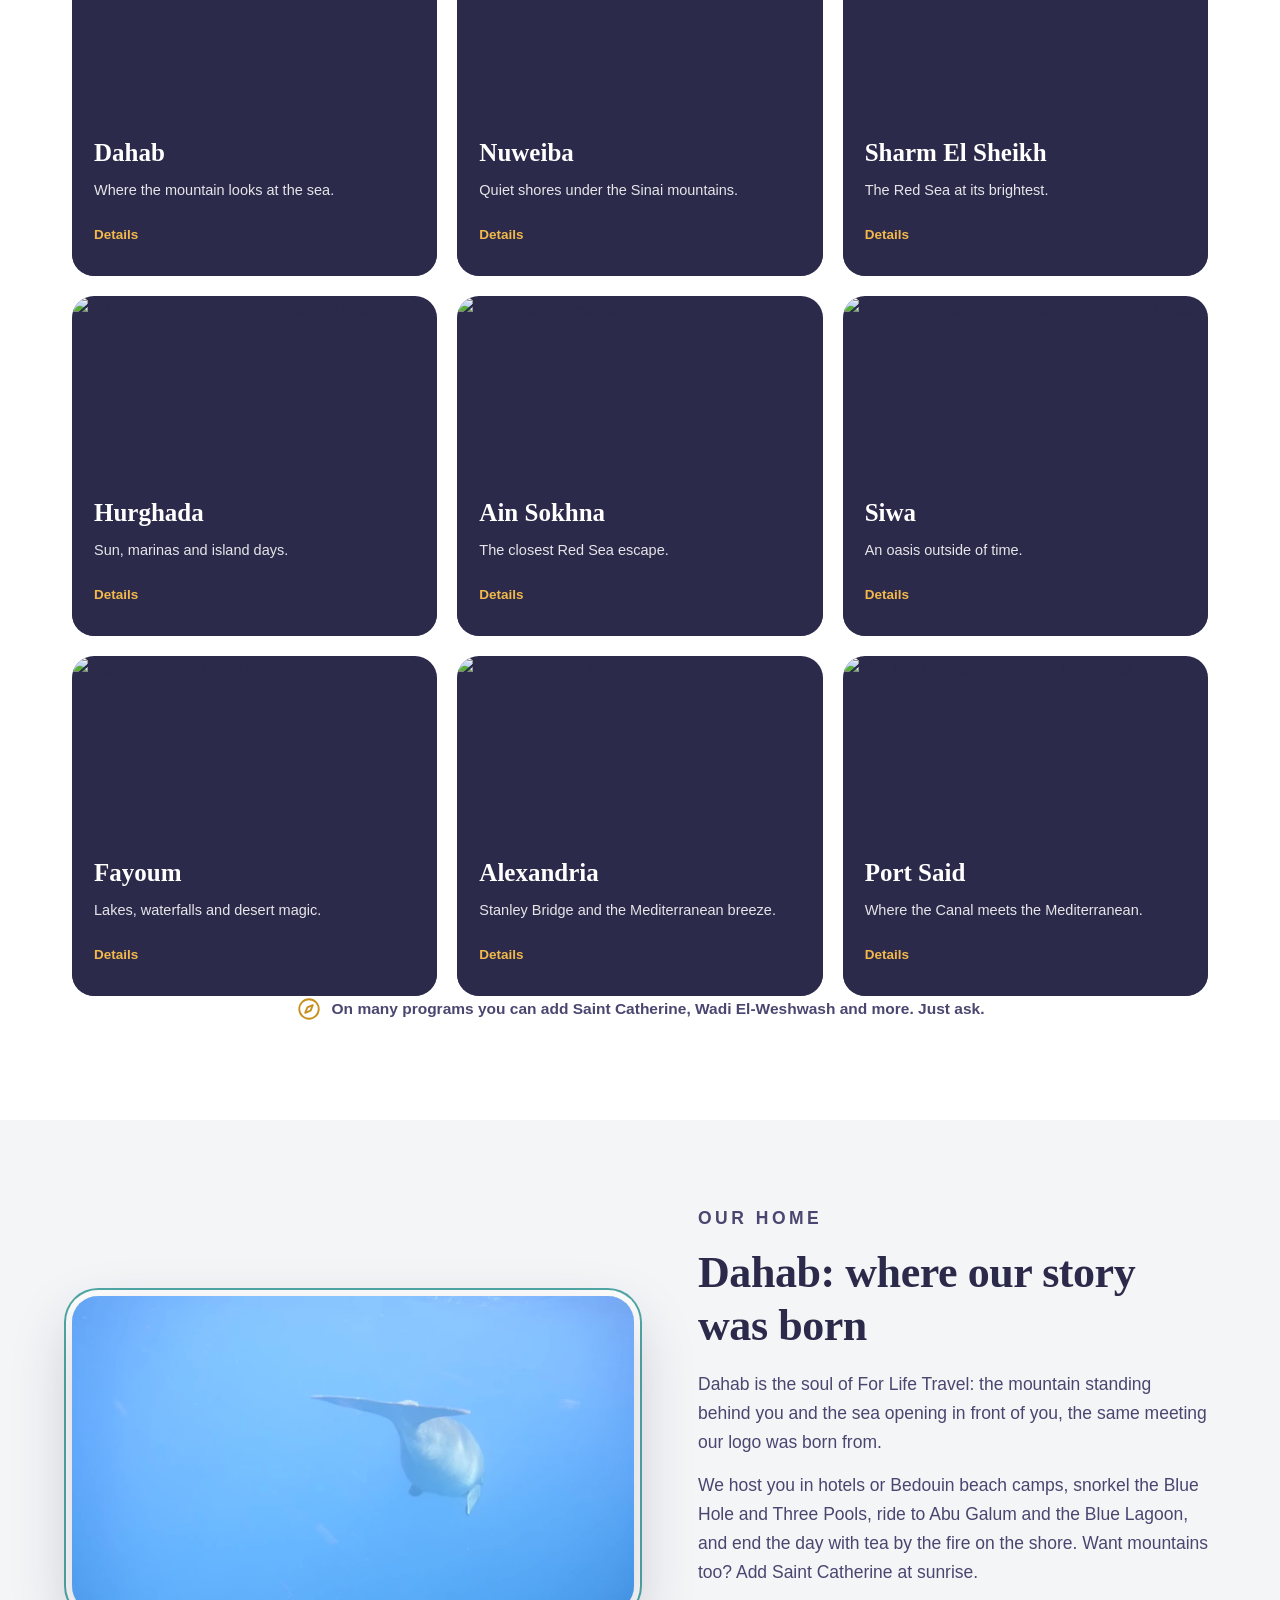
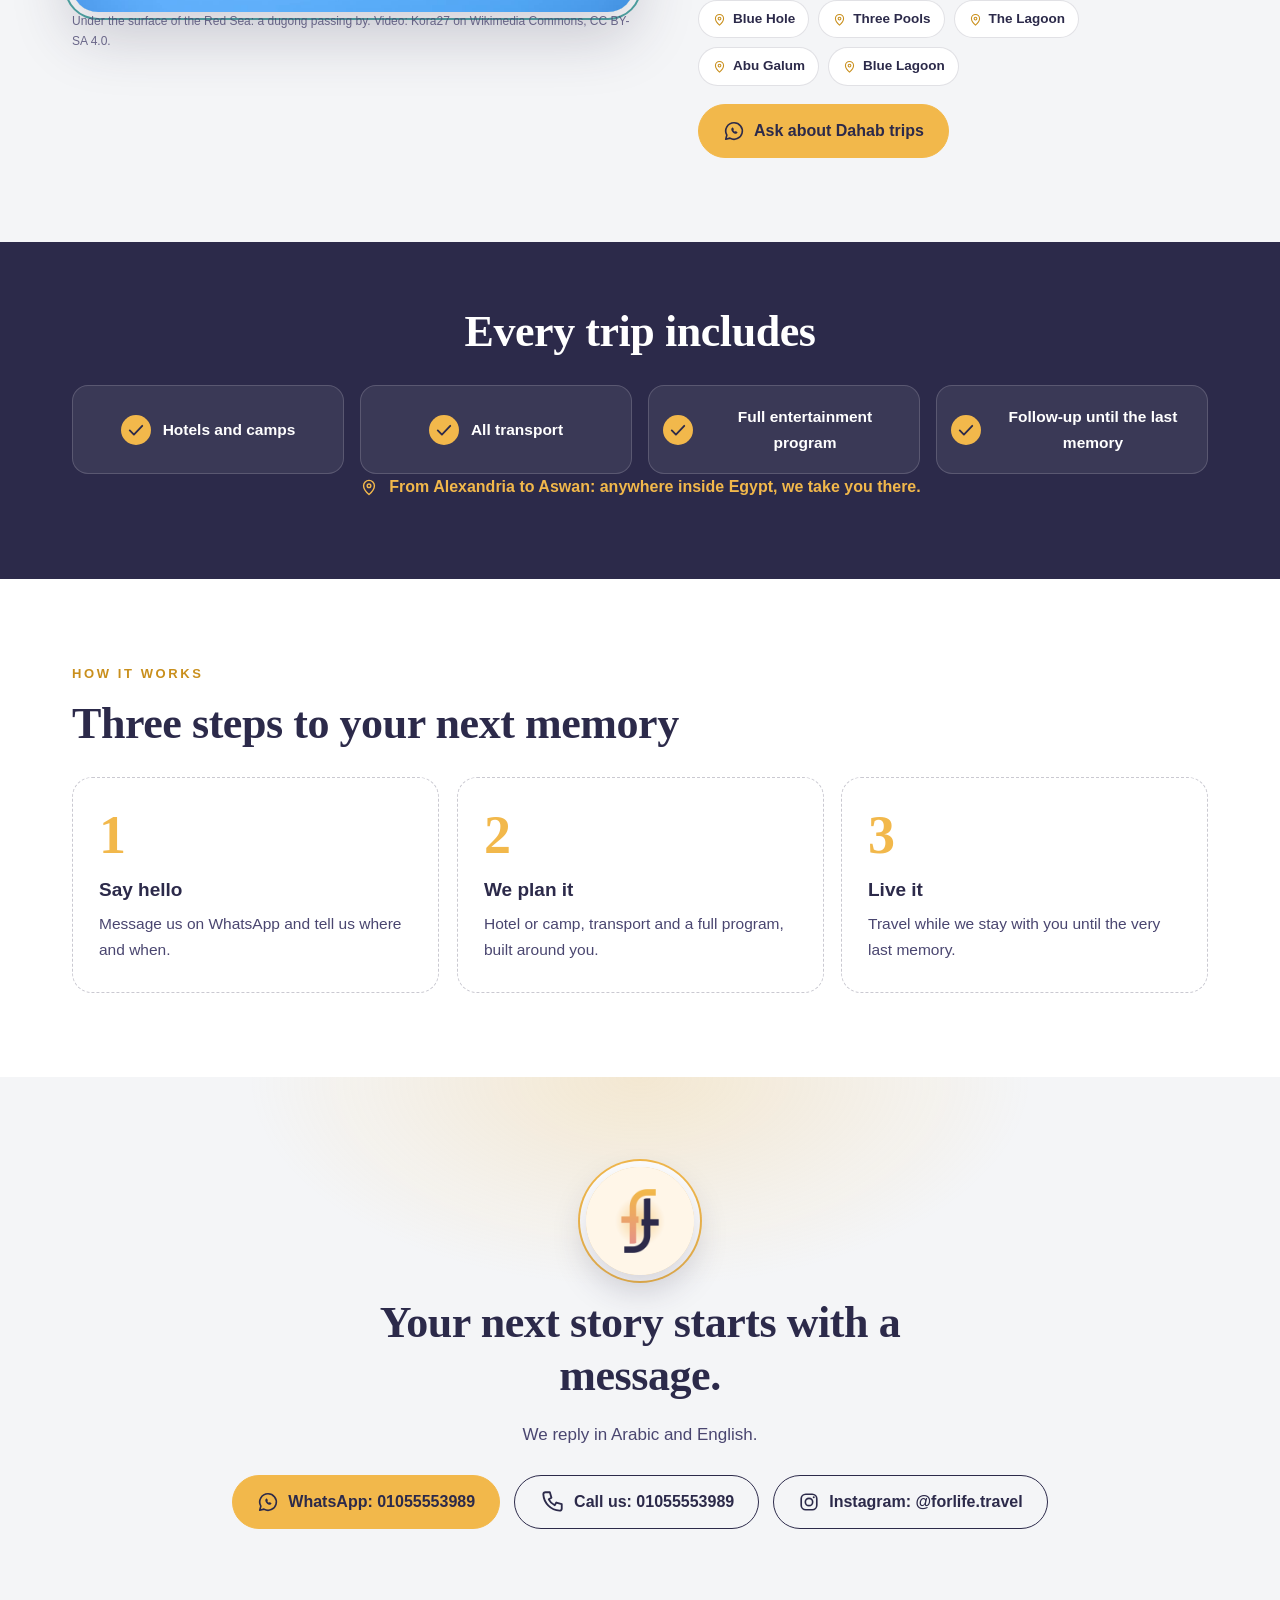
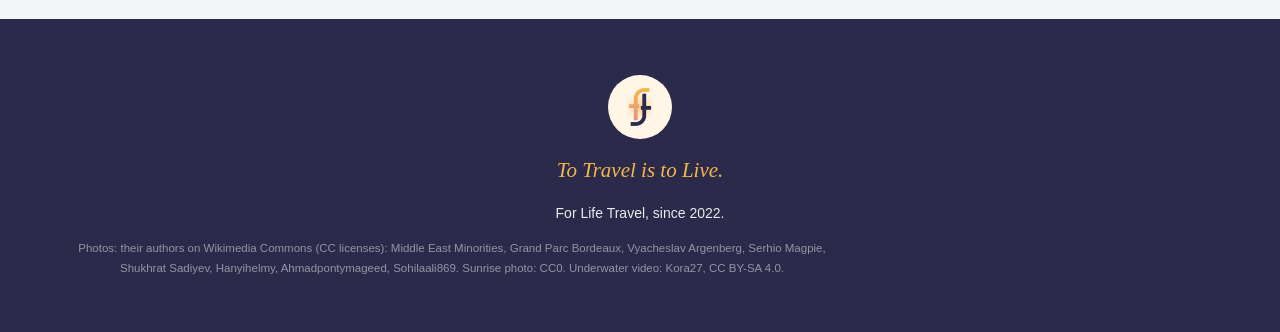
==== commit e834e8fd: "Back to one long page; top section bar with scrollspy; opaque header; spacing fixes" ====
--- a/index.html
+++ b/index.html
@@ -8,7 +8,7 @@
 <meta property="og:title" content="For Life Travel | Egypt Trips">
 <meta property="og:description" content="Curated trips across Egypt. To Travel is to Live.">
 <meta property="og:type" content="website">
-<link rel="stylesheet" href="app.css?v=20261127-4">
+<link rel="stylesheet" href="app.css?v=20261127-5">
 </head>
 <body>
 <div id="root"></div>
@@ -17,79 +17,56 @@
 <script>
 (function(){
   var root=document.getElementById('root');
-  var PAGES={
-    home:['.flt-hero','.flt-stats','.flt-marquee'],
-    story:['.flt-story','.flt-why'],
-    trips:['.flt-trips','.flt-included'],
-    dahab:['.flt-dahab'],
-    how:['.flt-steps'],
-    contact:['.flt-contact']
-  };
-  var ID2PAGE={top:'home',story:'story',why:'story',trips:'trips',dahab:'dahab',how:'how',contact:'contact'};
   var TABS=[['home','top'],['story','story'],['trips','trips'],['dahab','dahab'],['how','how'],['contact','contact']];
-  var current=null;
   function flt(){return document.querySelector('.flt');}
-  function tag(page){
+  function closeMenu(){
+    var f=flt(); if(f) f.classList.remove('flt-menu-open');
+    var b=document.querySelector('.flt-burger'); if(b) b.setAttribute('aria-expanded','false');
+  }
+  function setNavH(){
+    var n=document.querySelector('.flt-nav');
+    if(n) document.documentElement.style.setProperty('--flt-navh',n.offsetHeight+'px');
+  }
+  function spy(){
     var f=flt(); if(!f) return;
-    f.classList.add('flt-pages');
-    Object.keys(PAGES).forEach(function(p){
-      PAGES[p].forEach(function(sel){
-        Array.prototype.forEach.call(document.querySelectorAll(sel),function(el){
-          if(el.getAttribute('data-page')!==p) el.setAttribute('data-page',p);
-          el.classList.toggle('flt-page-on',p===page);
-        });
-      });
+    var navh=parseFloat(getComputedStyle(document.documentElement).getPropertyValue('--flt-navh'))||64;
+    var y=window.scrollY+navh+(window.innerWidth<=700?60:14);
+    var cur='home';
+    TABS.forEach(function(p){
+      if(p[0]==='home') return;
+      var el=document.getElementById(p[1]);
+      if(el&&el.getBoundingClientRect().top+window.scrollY<=y) cur=p[0];
+    });
+    var bar=f.querySelector('.flt-tabbar');
+    if(bar) Array.prototype.forEach.call(bar.querySelectorAll('.flt-tab'),function(b){
+      b.classList.toggle('is-current',b.getAttribute('data-tab')===cur);
     });
     var nav=document.querySelector('.flt-nav');
     if(nav) Array.prototype.forEach.call(nav.querySelectorAll('.flt-links a'),function(a){
       var h=a.getAttribute('href')||'';
       var id=h.charAt(0)==='#'?h.slice(1):'';
-      a.classList.toggle('is-current',ID2PAGE[id]===page);
+      a.classList.toggle('is-current',id===cur);
     });
-    var bar=f.querySelector('.flt-tabbar');
-    if(bar) Array.prototype.forEach.call(bar.querySelectorAll('.flt-tab'),function(b){
-      b.classList.toggle('is-current',b.getAttribute('data-tab')===page);
-    });
-    current=page;
   }
-  function show(page,anchor){
-    if(!anchor||!ID2PAGE[anchor]) anchor=null;
-    page=page||'home';
-    tag(page);
-    if(anchor&&ID2PAGE[anchor]===page&&anchor!=='top'){
-      var el=document.getElementById(anchor);
-      if(el){setTimeout(function(){el.scrollIntoView({behavior:'smooth',block:'start'});},80);return;}
-    }
-    window.scrollTo(0,0);
+  var ticking=false;
+  window.addEventListener('scroll',function(){
+    if(!ticking){ticking=true;requestAnimationFrame(function(){ticking=false;spy();});}
+  },{passive:true});
+  window.addEventListener('resize',function(){
+    setNavH();
+    if(window.innerWidth>700)closeMenu();
+    spy();
+  });
+  if(location.hash.indexOf('#/')===0){
+    var old=location.hash.slice(2);
+    if(document.getElementById(old)) history.replaceState(null,'','#'+old);
   }
-  function route(){
-    var h=location.hash.replace(/^#\/?/,'');
-    if(h&&ID2PAGE[h]) show(ID2PAGE[h],h); else show('home');
-  }
-  function closeMenu(){
-    var f=flt(); if(f) f.classList.remove('flt-menu-open');
-    var b=document.querySelector('.flt-burger'); if(b) b.setAttribute('aria-expanded','false');
-  }
-  window.addEventListener('hashchange',route);
   document.addEventListener('click',function(e){
     var t=e.target;
-    var a=t.closest?t.closest('.flt a[href^="#"]'):null;
-    if(a){
-      var id=(a.getAttribute('href')||'').slice(1);
-      if(ID2PAGE[id]){
-        e.preventDefault();
-        closeMenu();
-        var target='#/'+id;
-        if(location.hash===target) show(ID2PAGE[id],id);
-        else location.hash=target;
-        return;
-      }
-    }
     if(t.closest&&t.closest('.flt-links a')) closeMenu();
     else if(!t.closest||!t.closest('.flt-nav')) closeMenu();
   });
   document.addEventListener('keydown',function(e){if(e.key==='Escape')closeMenu();});
-  window.addEventListener('resize',function(){if(window.innerWidth>700)closeMenu();});
   function ensure(){
     var nav=document.querySelector('.flt-nav');
     if(nav){
@@ -143,7 +120,7 @@
       var bar=f2.querySelector('.flt-tabbar');
       if(!bar){
         bar=document.createElement('nav');
-        bar.className='flt-tabbar'; bar.setAttribute('aria-label','Pages');
+        bar.className='flt-tabbar'; bar.setAttribute('aria-label','Sections');
         TABS.forEach(function(tb){
           var btn=document.createElement('button');
           btn.type='button'; btn.className='flt-tab'; btn.setAttribute('data-tab',tb[0]);
@@ -159,9 +136,9 @@
           }
           btn.addEventListener('click',function(){
             closeMenu();
-            var id=tb[1], target='#/'+id;
-            if(location.hash===target) show(ID2PAGE[id],id);
-            else location.hash=target;
+            if(tb[0]==='home'){window.scrollTo({top:0,behavior:'smooth'});return;}
+            var el=document.getElementById(tb[1]);
+            if(el) el.scrollIntoView({behavior:'smooth',block:'start'});
           });
           bar.appendChild(btn);
         });
@@ -177,7 +154,8 @@
         if(src&&sp.textContent!==src.textContent) sp.textContent=src.textContent;
       });
     }
-    if(flt()){ if(current) tag(current); else route(); }
+    setNavH();
+    spy();
   }
   new MutationObserver(ensure).observe(root,{childList:true,subtree:true});
   ensure();
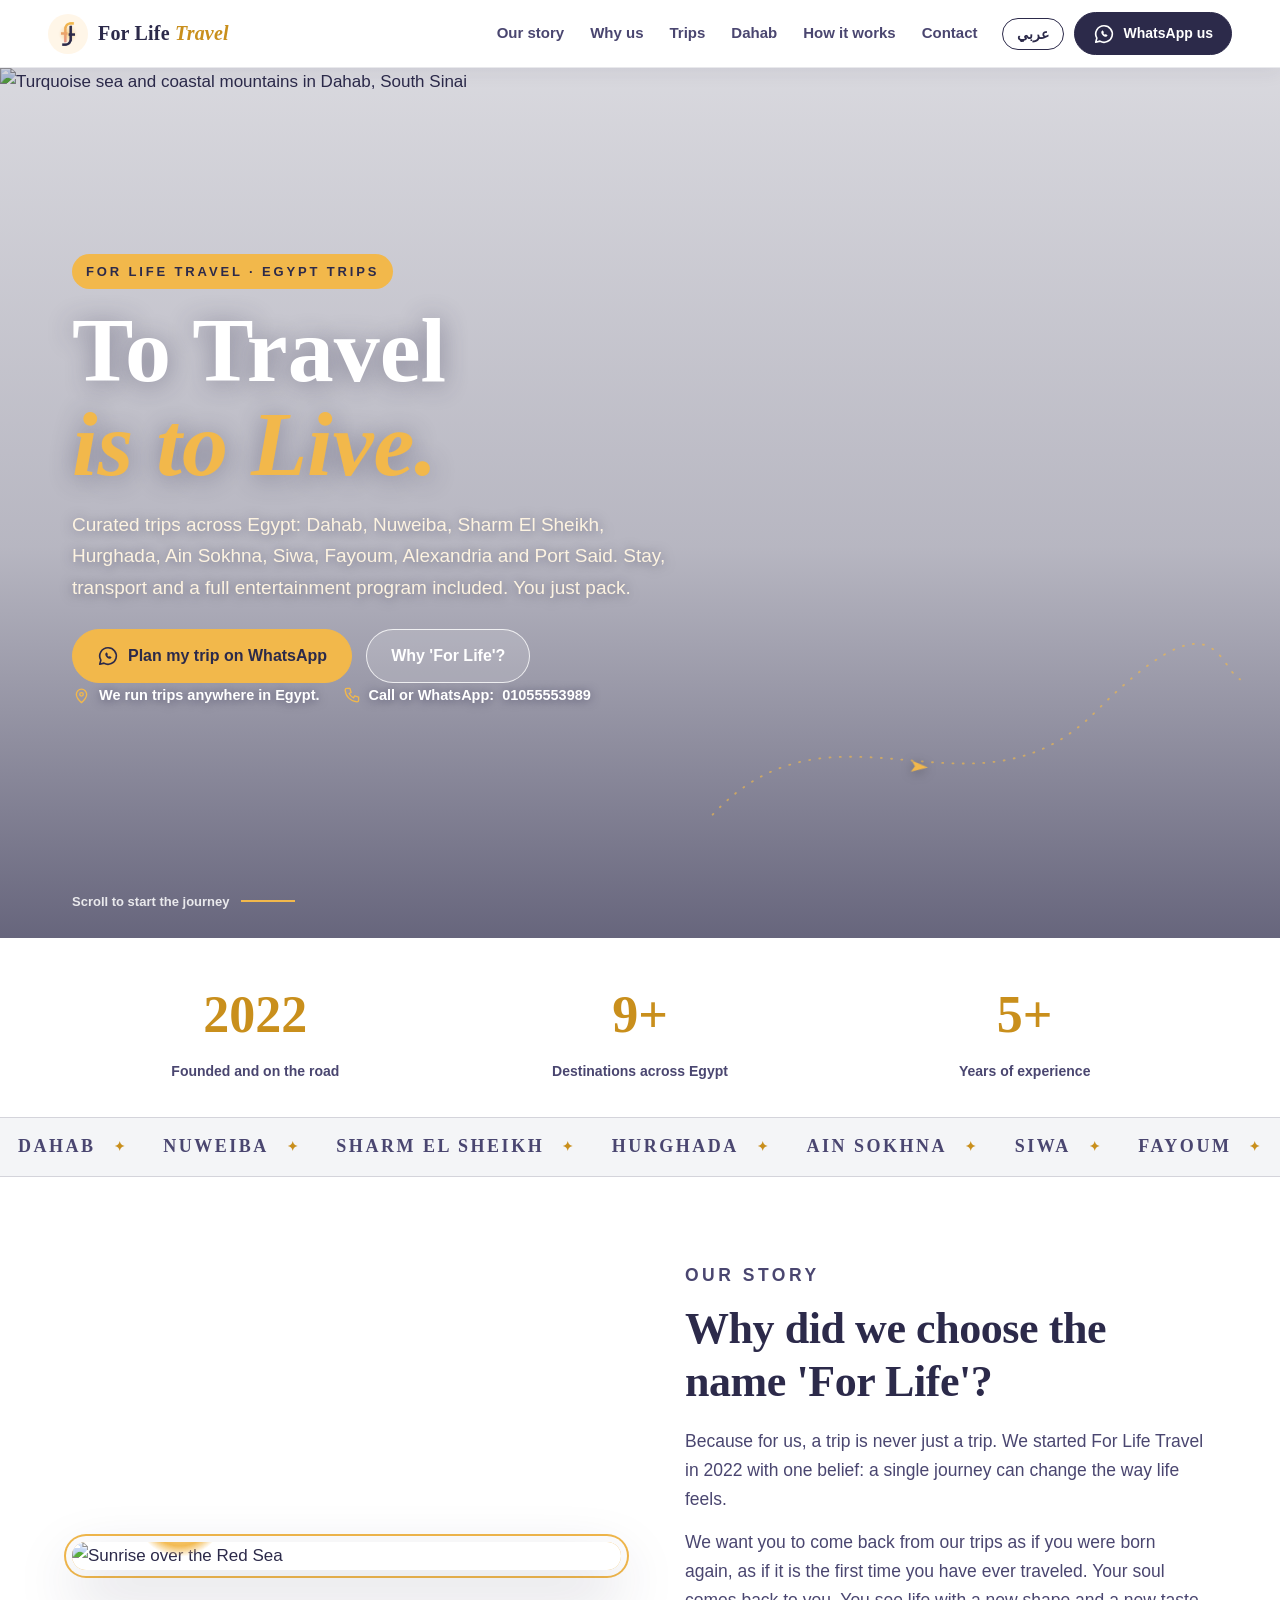
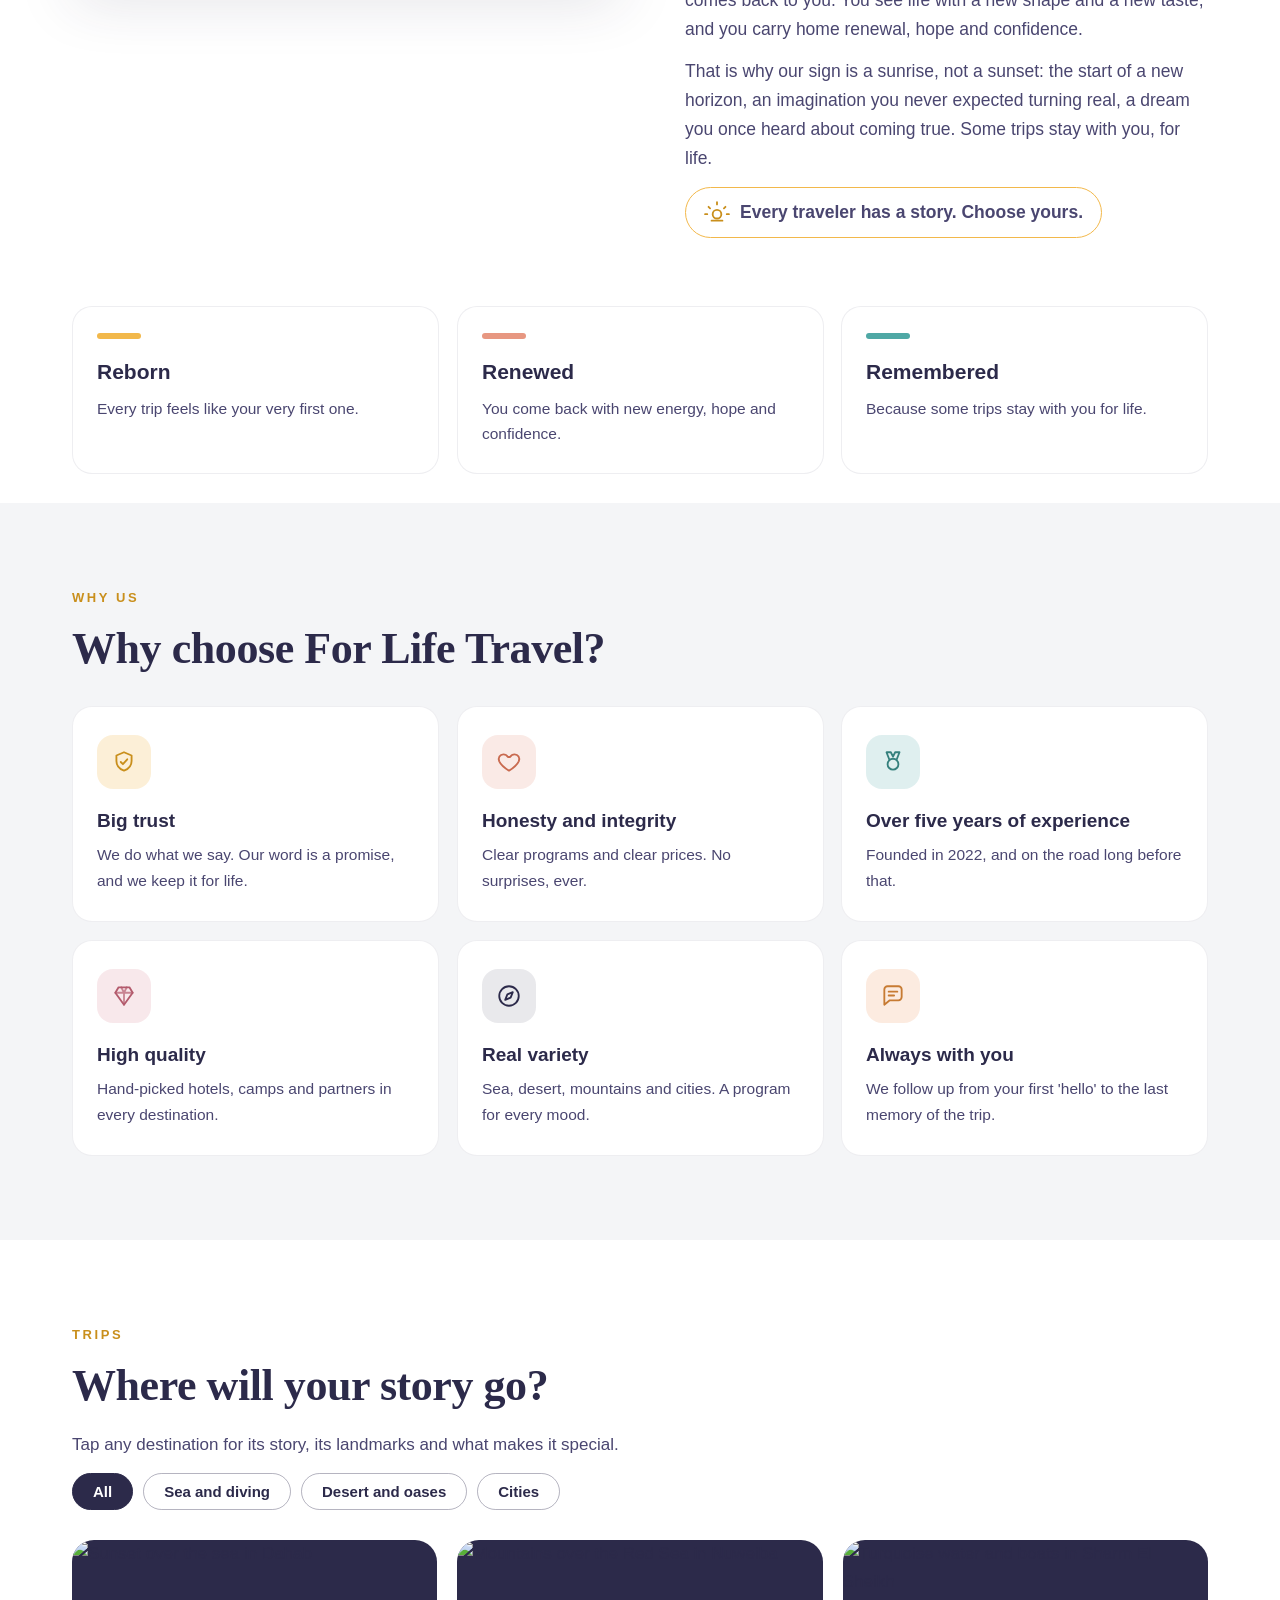
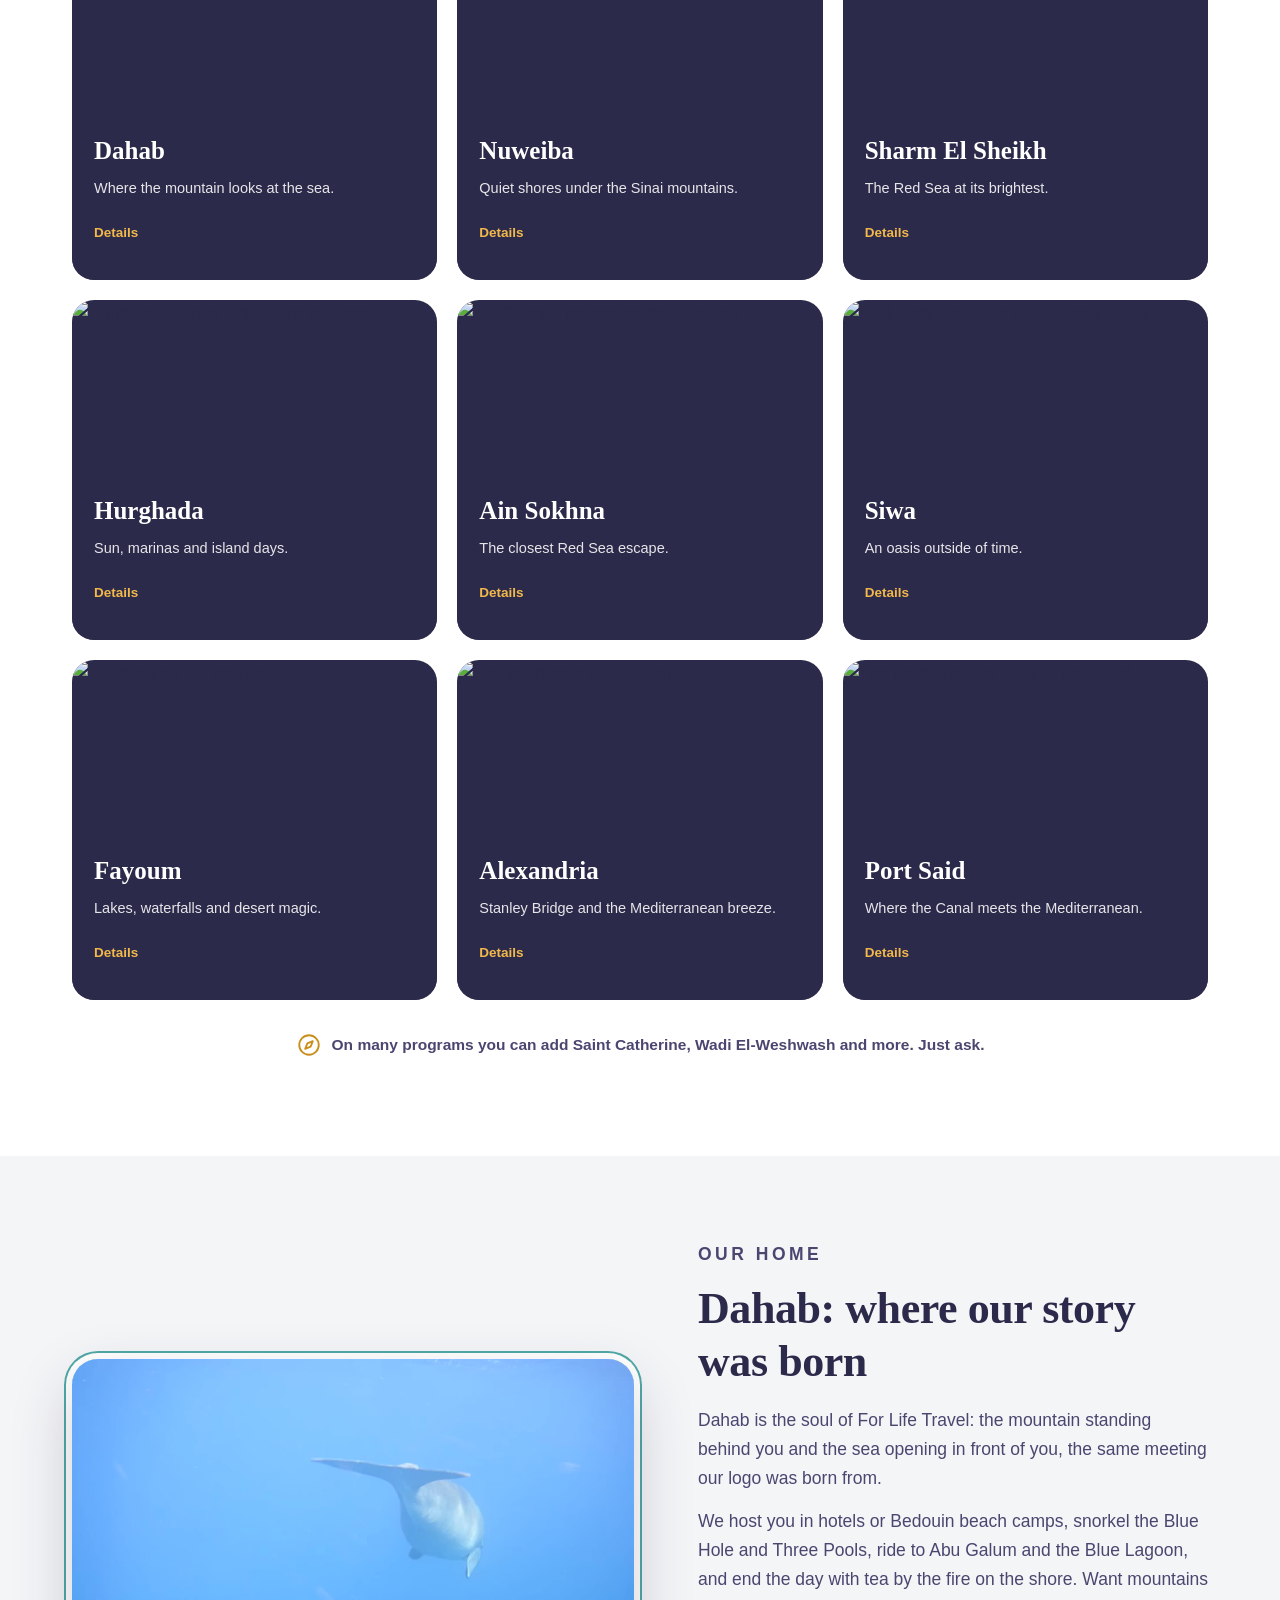
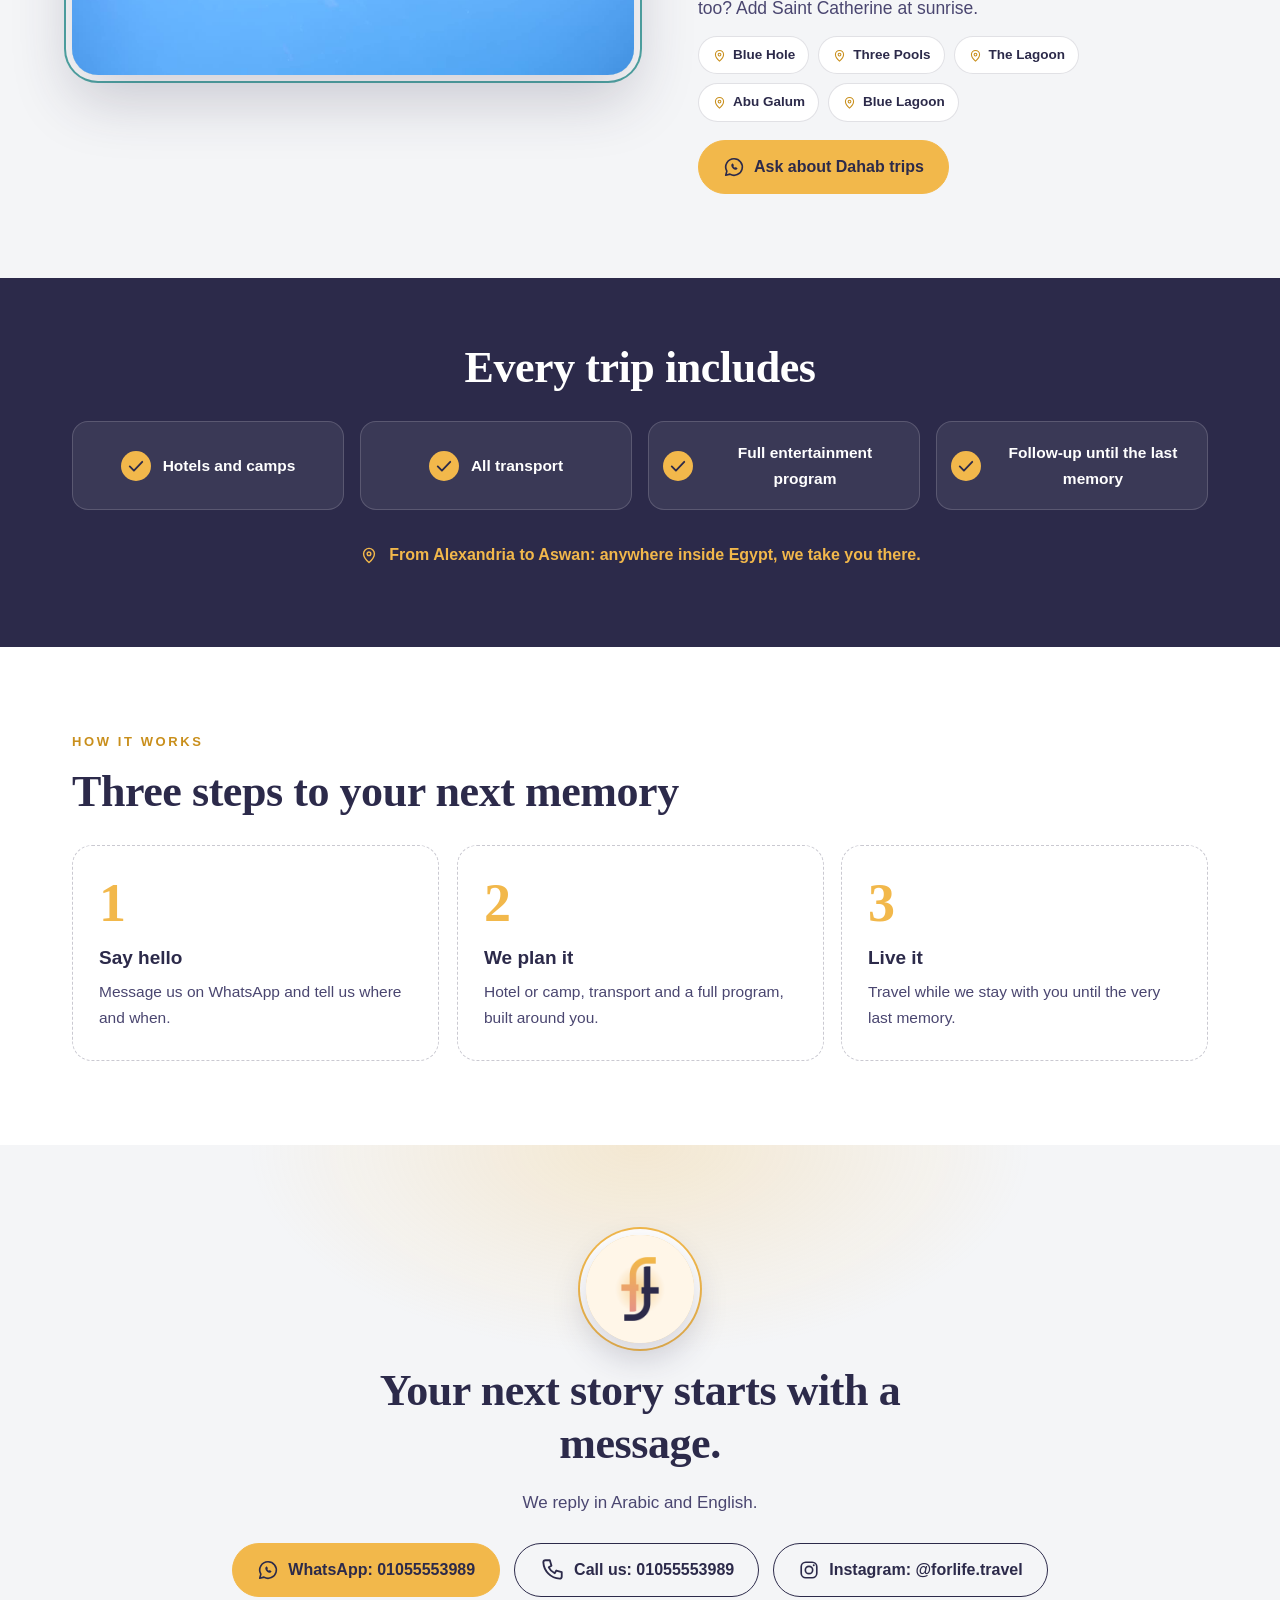
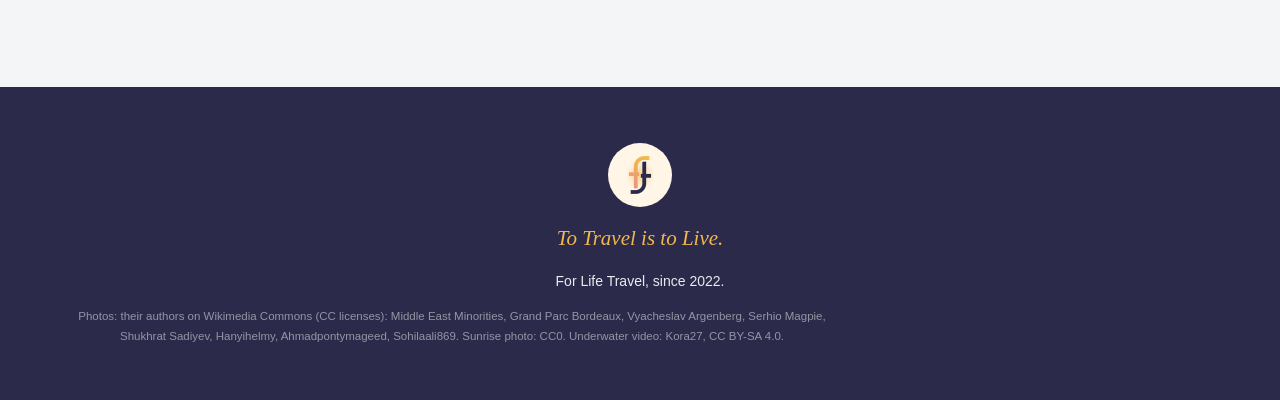
==== commit e0a9fb78: "Update index.html" ====
--- a/index.html
+++ b/index.html
@@ -8,7 +8,7 @@
 <meta property="og:title" content="For Life Travel | Egypt Trips">
 <meta property="og:description" content="Curated trips across Egypt. To Travel is to Live.">
 <meta property="og:type" content="website">
-<link rel="stylesheet" href="app.css?v=20261127-5">
+<link rel="stylesheet" href="app.css?v=20261127-6">
 </head>
 <body>
 <div id="root"></div>
--- a/app.css
+++ b/app.css
@@ -3,11 +3,8 @@
 
 /* Pages mode, mobile menu and mobile spacing (Nov 2026) */
 .flt-burger,.flt-menu-extra{display:none}
-.flt-pages [data-page]:not(.flt-page-on){display:none}
-.flt-pages .flt-page-on{animation:flt-page-in .55s cubic-bezier(.22,.61,.36,1) both}
-@keyframes flt-page-in{from{opacity:0;transform:translateY(24px)}to{opacity:1;transform:none}}
 .flt-links a.is-current{color:var(--ink);box-shadow:inset 0 -2px 0 var(--gold)}
-.flt [id]{scroll-margin-top:76px}
+.flt [id]{scroll-margin-top:calc(var(--flt-navh,64px) + 12px)}
 @media(max-width:700px){
   .flt-nav{flex-wrap:nowrap}
   .flt-nav-actions{display:none}
@@ -33,20 +30,25 @@
 
 
 /* Fixed header + tighter mobile hero (Nov 2026, round 2) */
-.flt{padding-top:64px}
-.flt-nav{position:fixed;top:0;left:0;right:0;z-index:100}
+.flt{padding-top:var(--flt-navh,64px)}
+.flt-nav{position:fixed;top:0;left:0;right:0;z-index:100;background:var(--cream);box-shadow:0 4px 18px #2c2a4a12}
+.flt-card-body{padding:24px 22px 26px}
 @media(max-width:700px){
   .flt-hero{min-height:560px;padding:30px 20px 110px;justify-content:flex-start}
 }
 
 
-/* Bottom tab bar (Nov 2026, round 3) */
+/* Top tab bar under the fixed header (Nov 2026, round 4) */
 .flt-tabbar{display:none}
 @media(max-width:700px){
-  .flt{padding-bottom:calc(58px + env(safe-area-inset-bottom,0px))}
-  .flt-tabbar{display:flex;align-items:stretch;gap:2px;position:fixed;bottom:0;left:0;right:0;z-index:95;background:var(--cream);border-top:1px solid rgba(44,42,74,.14);padding:6px 6px calc(6px + env(safe-area-inset-bottom,0px));box-shadow:0 -8px 24px #2c2a4a17}
-  .flt-tab{flex:1 1 0;min-width:0;display:flex;flex-direction:column;align-items:center;justify-content:center;gap:2px;padding:6px 1px;background:none;border:none;font:inherit;font-size:10px;font-weight:700;color:var(--ink-soft);cursor:pointer;border-radius:12px;line-height:1.15;text-align:center;transition:background .2s ease,color .2s ease}
-  .flt-tab img{width:22px;height:22px;border-radius:50%;display:block}
+  .flt{padding-top:calc(var(--flt-navh,64px) + 48px)}
+  .flt [id]{scroll-margin-top:calc(var(--flt-navh,64px) + 58px)}
+  .flt-tabbar{display:flex;align-items:stretch;gap:4px;position:fixed;top:var(--flt-navh,64px);left:0;right:0;width:100%;box-sizing:border-box;height:48px;z-index:95;background:var(--cream);border-bottom:1px solid rgba(44,42,74,.14);padding:5px 8px;box-shadow:0 8px 20px #2c2a4a14}
+  .flt-tab{flex:1 1 0;min-width:0;display:flex;flex-direction:column;align-items:center;justify-content:center;gap:1px;padding:3px 2px;background:none;border:none;font:inherit;font-size:10px;font-weight:700;color:var(--ink-soft);cursor:pointer;border-radius:12px;line-height:1.15;text-align:center;transition:background .2s ease,color .2s ease}
+  .flt-tab img{width:26px;height:26px;border-radius:50%;display:block;box-shadow:0 0 0 1.5px var(--gold)}
   .flt-tab.is-current{background:#f2b84b33;color:var(--ink)}
-  .flt-scrollhint{bottom:calc(72px + env(safe-area-inset-bottom,0px))}
+  .flt-tab.is-current img{box-shadow:0 0 0 2px var(--gold-deep)}
 }
+
+/* round 6 (Nov 27): free-standing notes — restore top gap (the .flt p rule zeroed their margins) and give them their own side padding so text never nears screen edges */
+.flt .flt-addon,.flt .flt-included-note{margin-top:32px;padding-inline:24px}
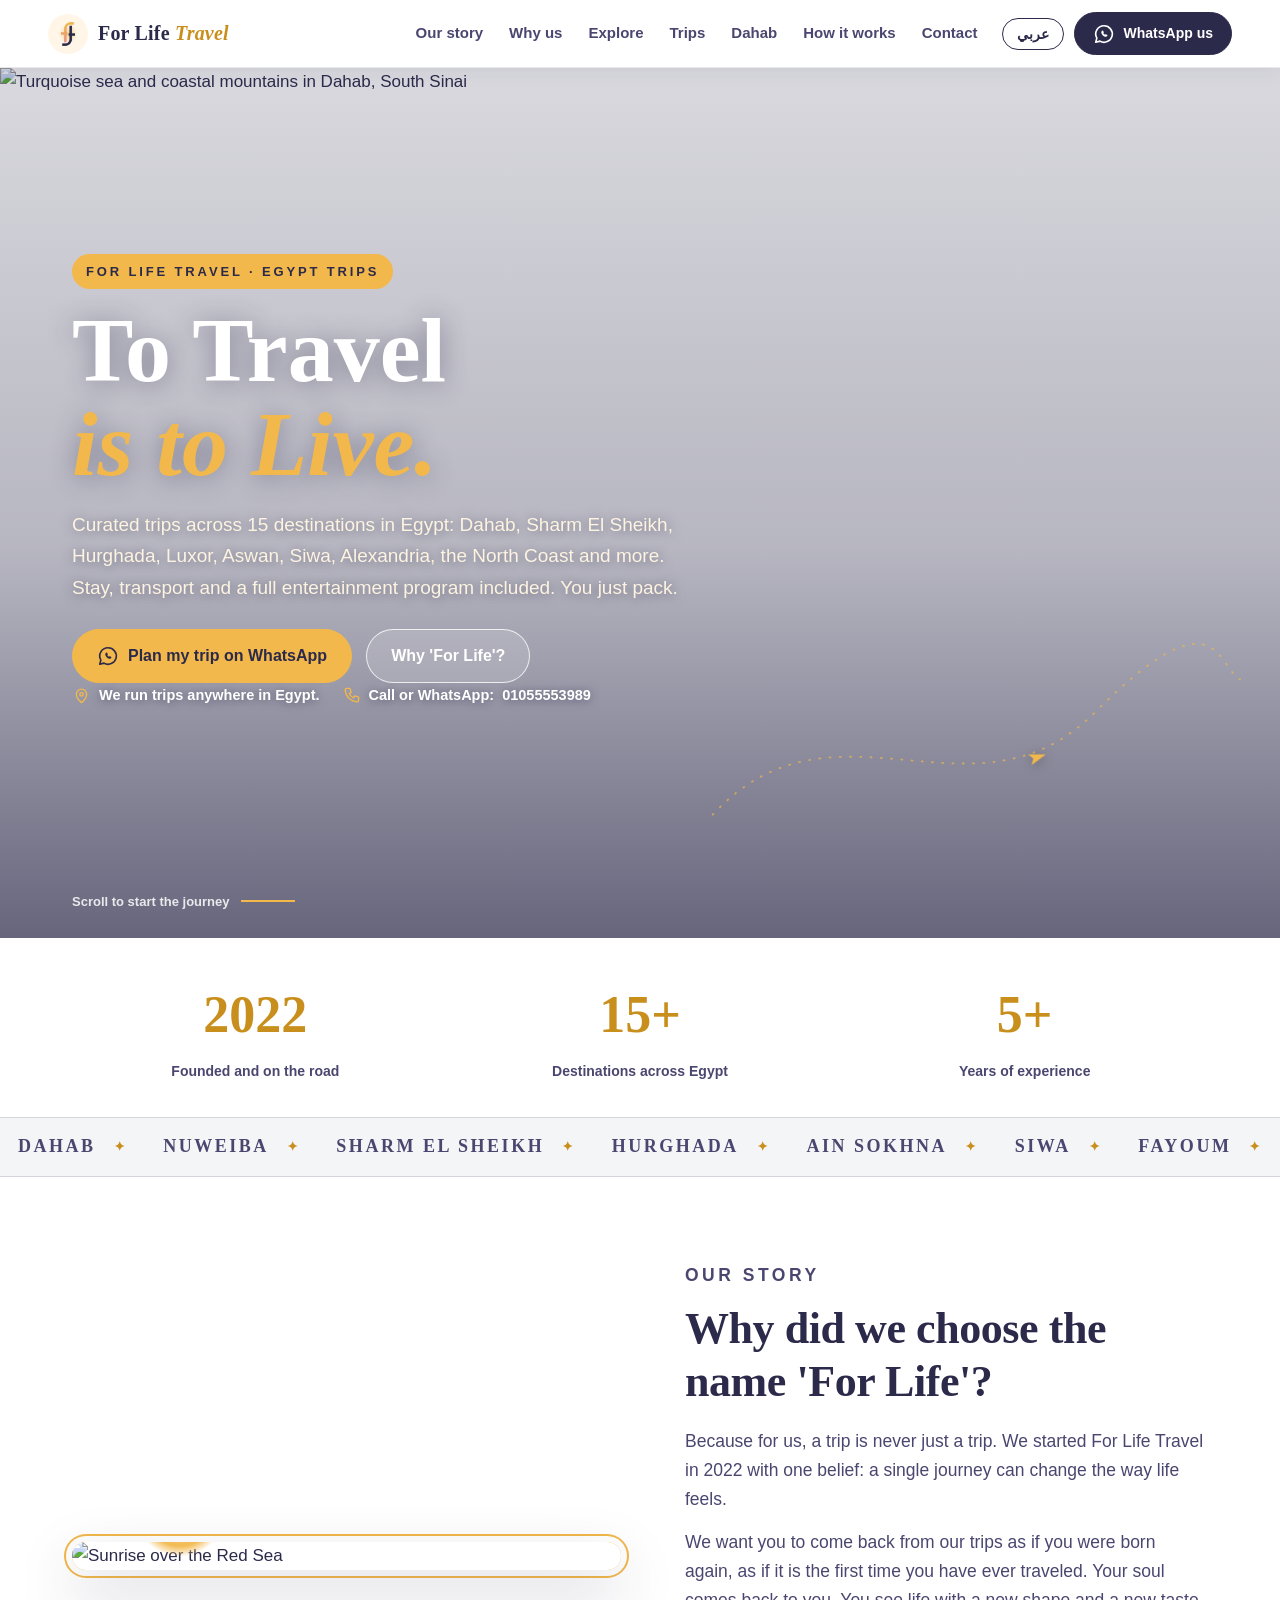
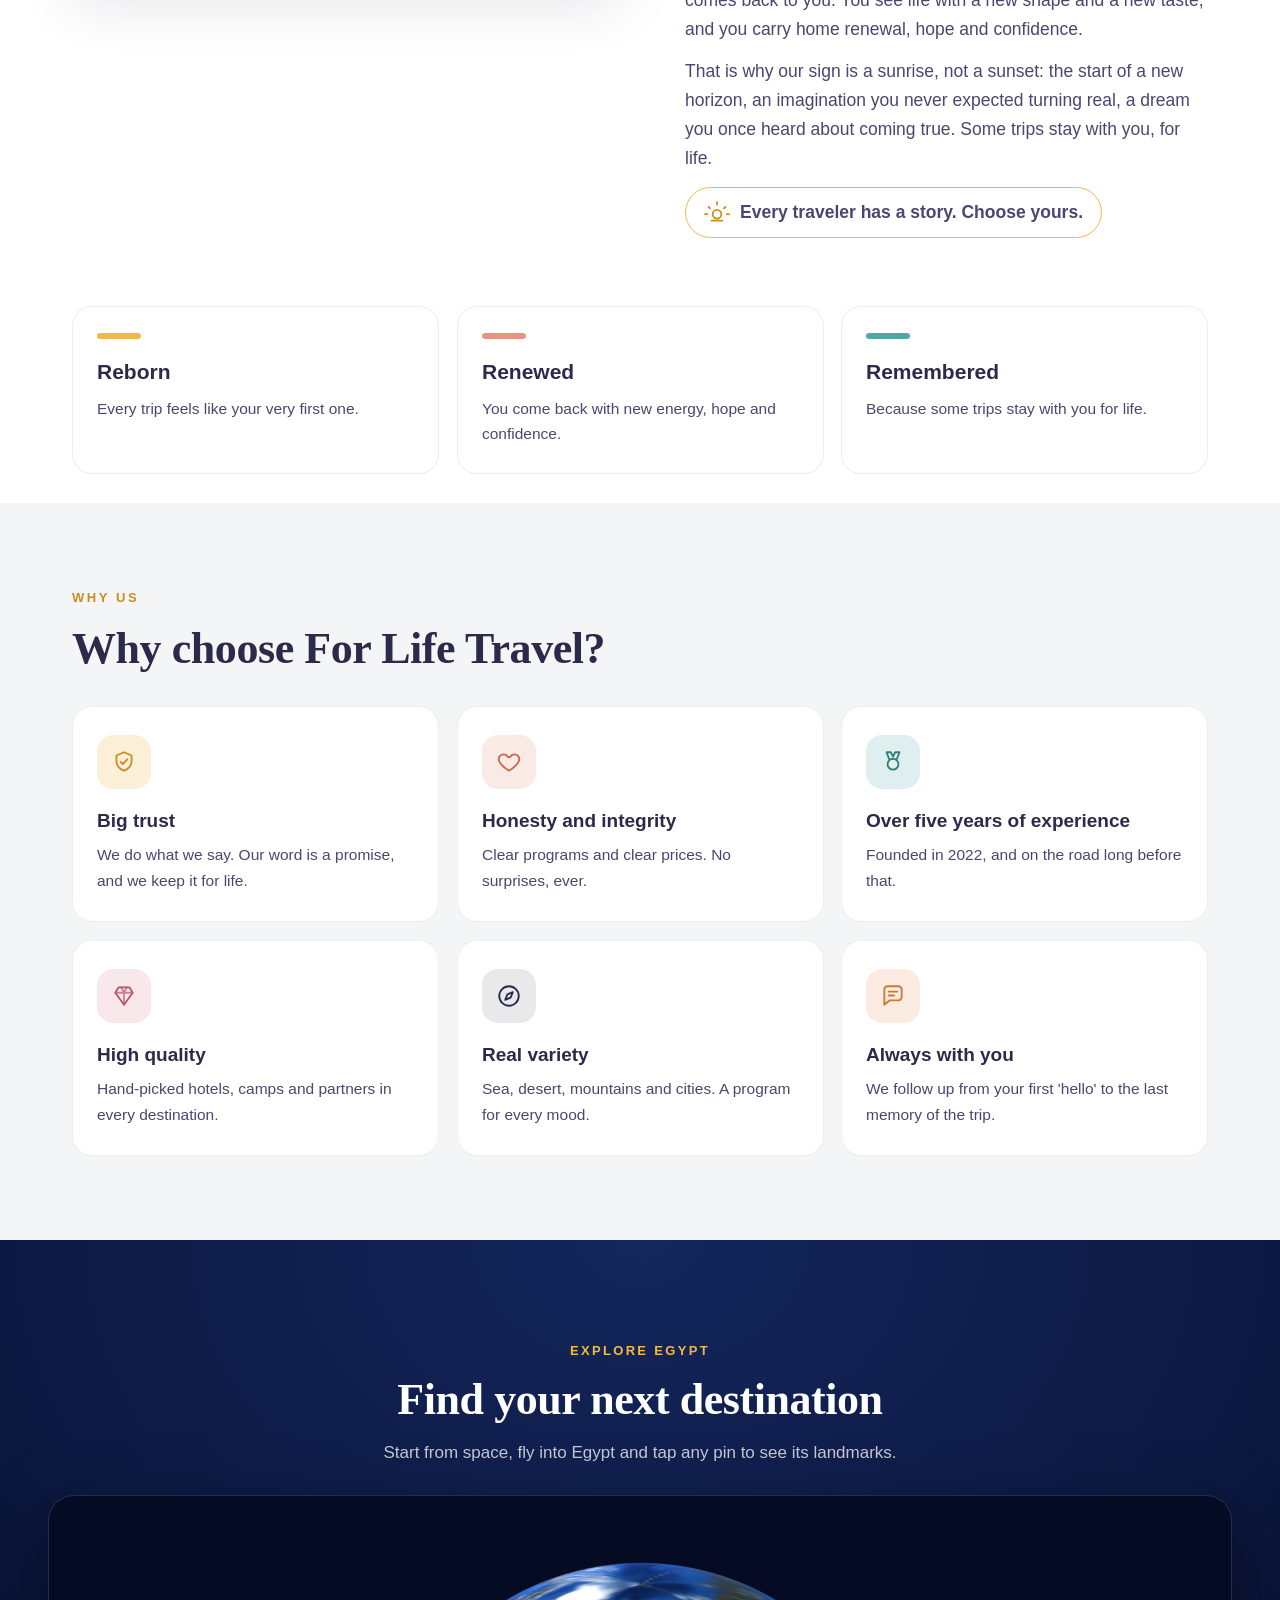
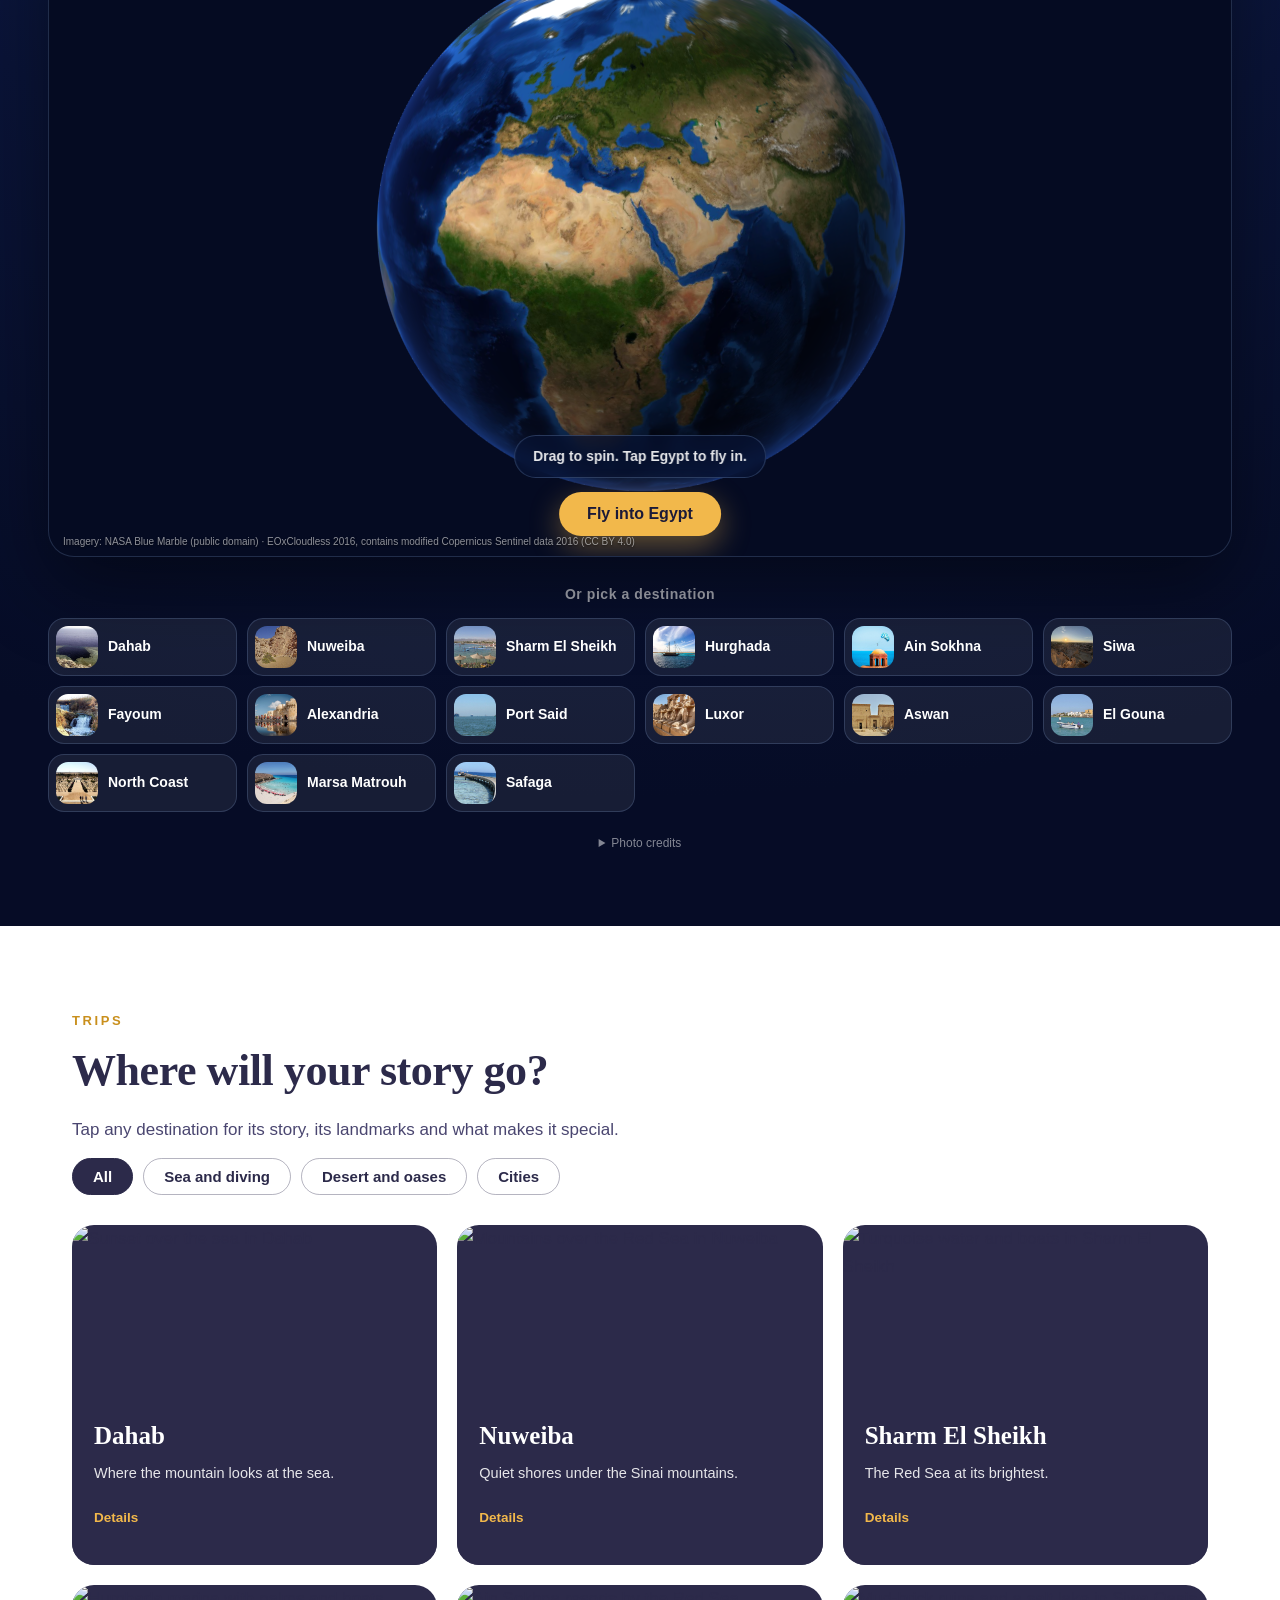
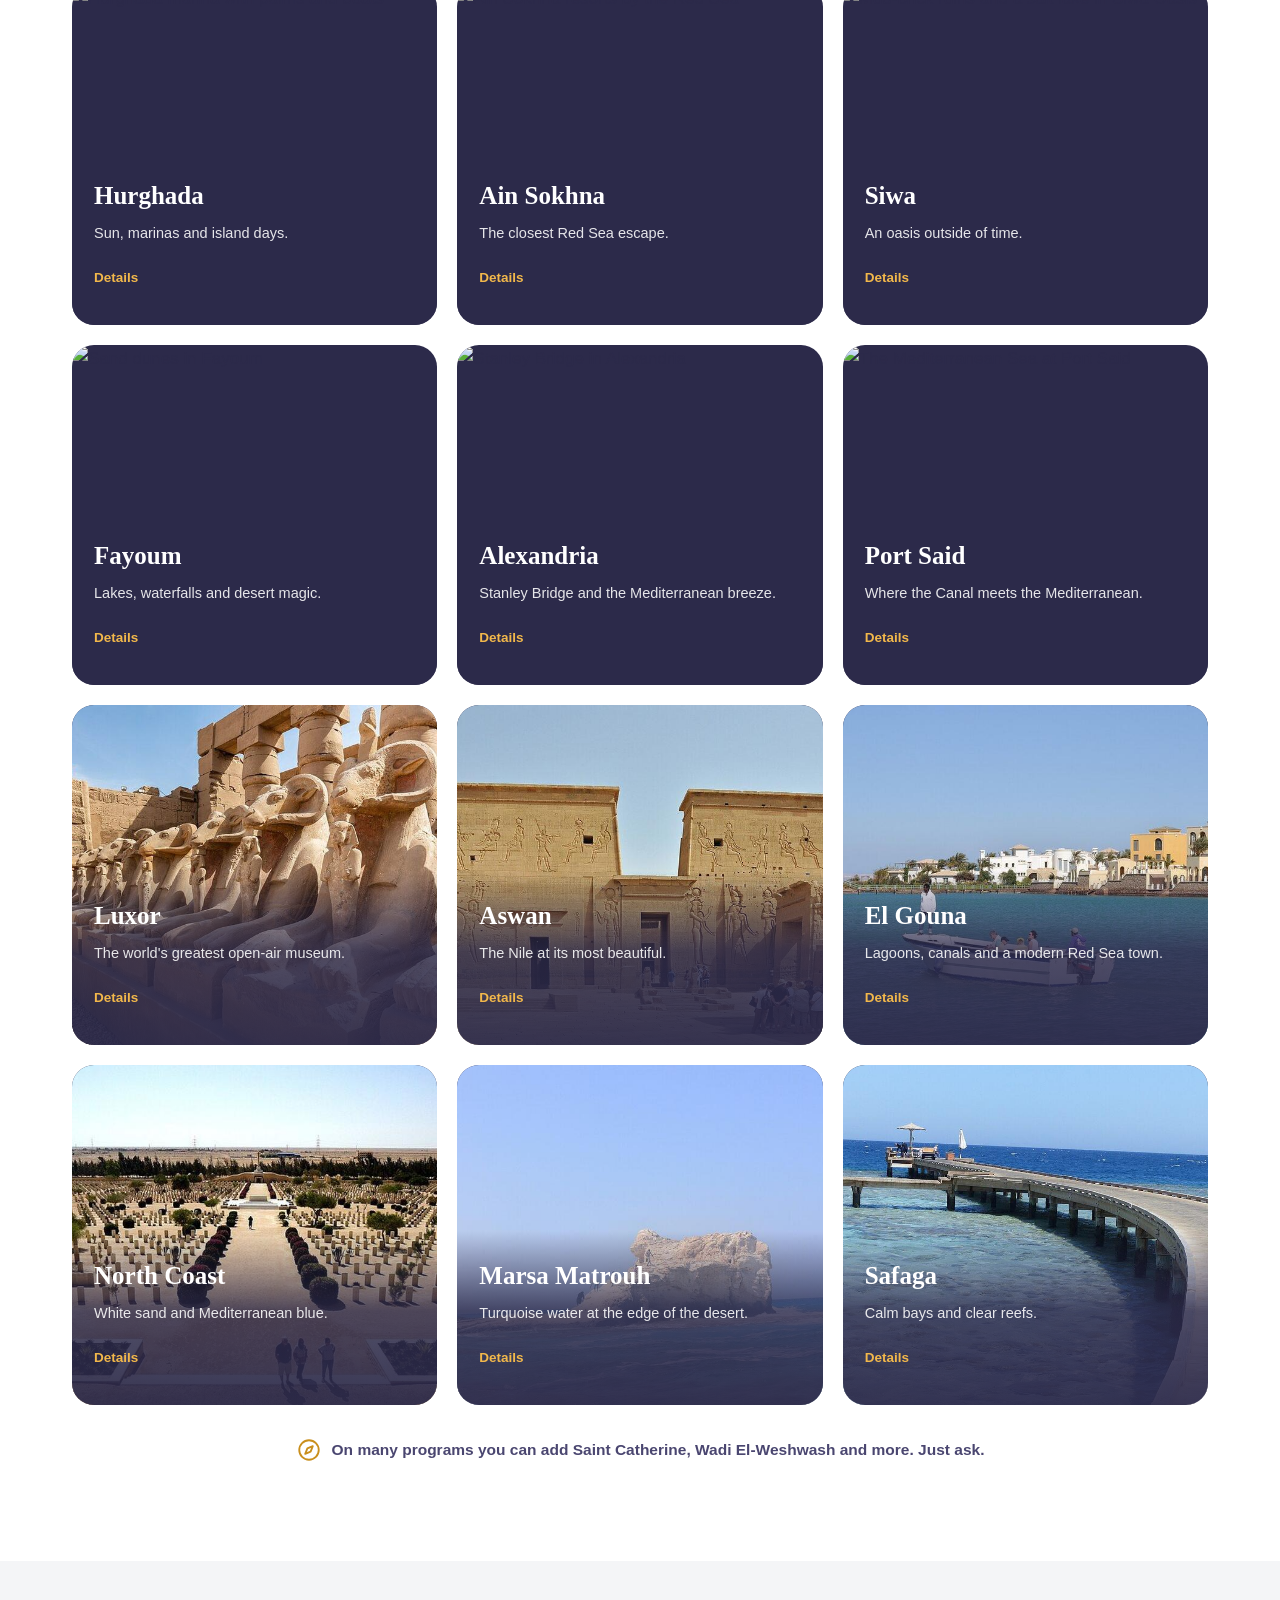
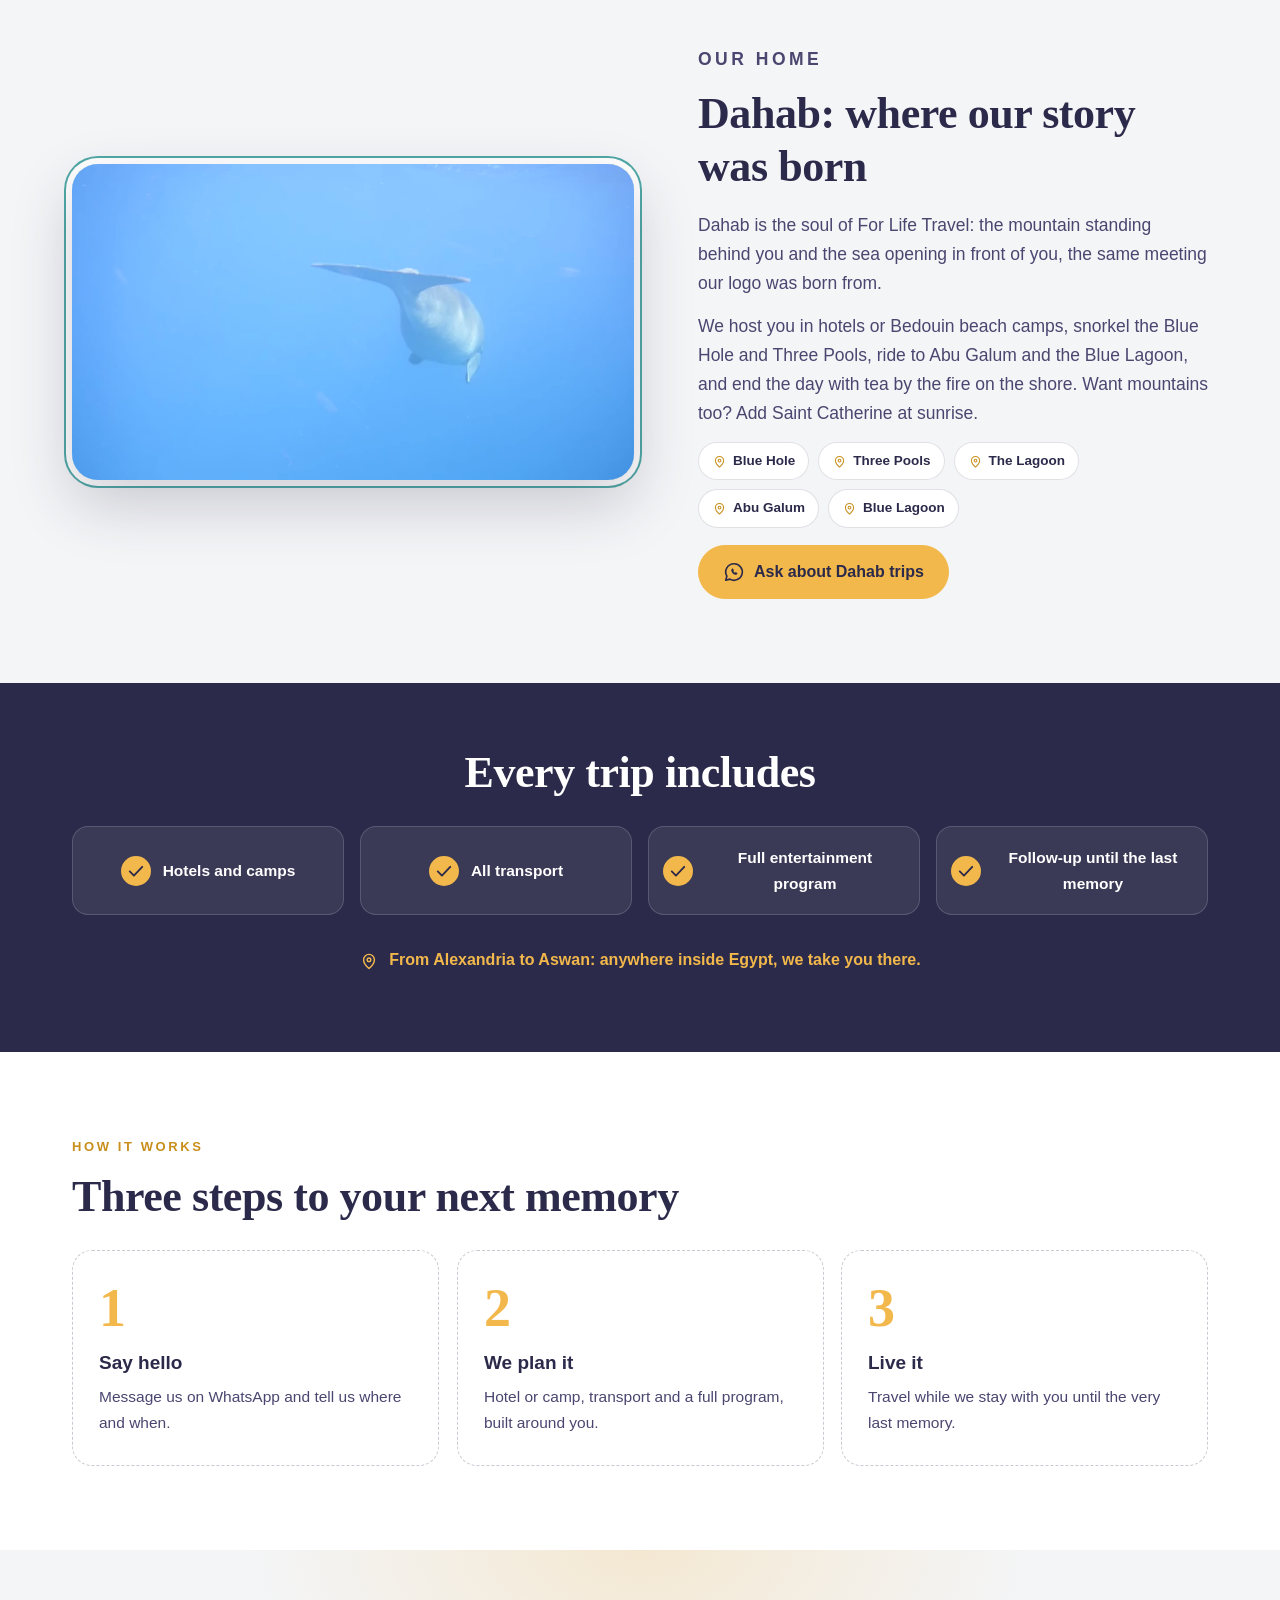
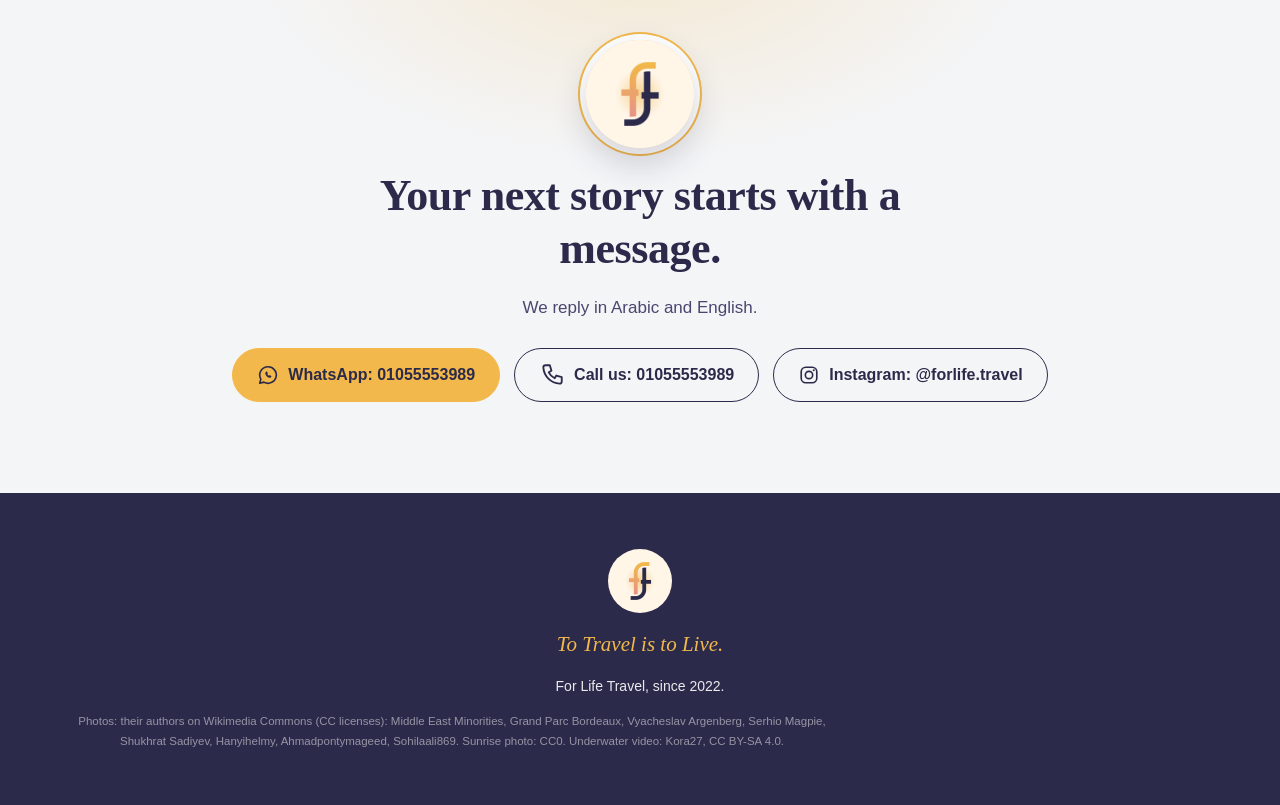
==== commit a0447b47: "Rename 58-index.html to index.html" ====
--- a/index.html
+++ b/index.html
@@ -4,20 +4,24 @@
 <meta charset="UTF-8">
 <meta name="viewport" content="width=device-width, initial-scale=1.0">
 <title>For Life Travel | Egypt Trips</title>
-<meta name="description" content="Curated trips across Egypt: Dahab, Nuweiba, Sharm El Sheikh, Hurghada, Ain Sokhna, Siwa, Fayoum, Alexandria and Port Said. To Travel is to Live.">
+<meta name="description" content="Curated trips across 15 destinations in Egypt: Dahab, Sharm El Sheikh, Hurghada, Luxor, Aswan, Siwa, Alexandria, the North Coast and more. To Travel is to Live.">
 <meta property="og:title" content="For Life Travel | Egypt Trips">
 <meta property="og:description" content="Curated trips across Egypt. To Travel is to Live.">
 <meta property="og:type" content="website">
 <link rel="stylesheet" href="app.css?v=20261127-6">
+<link rel="stylesheet" href="globe.css?v=3">
 </head>
 <body>
 <div id="root"></div>
 <script src="vendor.js" defer></script>
 <script src="app.js" defer></script>
+<script src="globe-data.js?v=3" defer></script>
+<script src="globe-border.js?v=3" defer></script>
+<script src="globe.js?v=3" defer></script>
 <script>
 (function(){
   var root=document.getElementById('root');
-  var TABS=[['home','top'],['story','story'],['trips','trips'],['dahab','dahab'],['how','how'],['contact','contact']];
+  var TABS=[['home','top'],['story','story'],['explore','explore'],['trips','trips'],['dahab','dahab'],['how','how'],['contact','contact']];
   function flt(){return document.querySelector('.flt');}
   function closeMenu(){
     var f=flt(); if(f) f.classList.remove('flt-menu-open');
--- a/globe.css
+++ b/globe.css
@@ -0,0 +1,77 @@
+/* For Life Travel: globe section */
+.flt-globe{position:relative;background:radial-gradient(120% 90% at 50% 0%,#14265c 0%,#0a1438 55%,#060c26 100%);color:#fff;padding:clamp(56px,8vw,96px) clamp(14px,4vw,48px) clamp(40px,6vw,72px);overflow:hidden;scroll-margin-top:var(--flt-navh,64px)}
+.flt-globe .gl{max-width:1240px;margin:0 auto}
+.gl-head{text-align:center;max-width:720px;margin:0 auto 28px}
+.gl-eyebrow{display:inline-block;font-size:13px;font-weight:800;letter-spacing:.18em;color:#f2b84b;margin-bottom:6px}
+.flt .flt-globe h2{color:#fff;margin:6px 0 12px}
+.gl-sub{color:rgba(255,255,255,.76);font-size:17px;margin:0}
+.gl-stage{position:relative;height:660px;border-radius:26px;overflow:hidden;background:#050b22;border:1px solid rgba(160,200,255,.18);box-shadow:0 30px 80px rgba(0,0,0,.45);user-select:none;-webkit-user-select:none;-webkit-tap-highlight-color:transparent}
+.gl-canvas{display:block;width:100%;height:100%;touch-action:pan-y}
+.gl-crumbs{position:absolute;top:16px;inset-inline-start:16px;display:flex;align-items:center;gap:6px;z-index:3;flex-wrap:wrap;max-width:calc(100% - 32px)}
+.gl-crumb{font-family:inherit;font-size:13px;font-weight:700;line-height:1;background:rgba(8,18,50,.72);color:#fff;border:1px solid rgba(160,200,255,.3);border-radius:999px;padding:8px 14px;cursor:pointer;backdrop-filter:blur(6px);-webkit-backdrop-filter:blur(6px)}
+.gl-crumb:hover{border-color:#f2b84b}
+.gl-crumb:not(:first-child)::before{content:"\203A";margin-inline-end:8px;color:#f2b84b}
+[dir=rtl] .gl-crumb:not(:first-child)::before{content:"\2039"}
+.gl-crumb-cur{background:#f2b84b;color:#1b1a38;border-color:#f2b84b;cursor:default}
+.gl-crumb-cur::before{color:#1b1a38;opacity:.6}
+.gl-hint{position:absolute;bottom:18px;left:50%;transform:translateX(-50%);z-index:3;background:rgba(8,18,50,.72);color:rgba(255,255,255,.9);font-size:14px;font-weight:600;padding:9px 18px;border-radius:999px;border:1px solid rgba(160,200,255,.22);white-space:nowrap;max-width:calc(100% - 28px);overflow:hidden;text-overflow:ellipsis;pointer-events:none;backdrop-filter:blur(6px);-webkit-backdrop-filter:blur(6px)}
+.gl-stage[data-mode=globe] .gl-hint{bottom:78px}
+.gl-cta{position:absolute;bottom:20px;left:50%;transform:translateX(-50%);z-index:3;background:#f2b84b;color:#1b1a38;font-weight:800;font-size:16px;line-height:1;font-family:inherit;border:0;border-radius:999px;padding:14px 28px;cursor:pointer;box-shadow:0 10px 30px rgba(242,184,75,.4);transition:transform .2s ease,box-shadow .2s ease}
+.gl-cta:hover{transform:translateX(-50%) translateY(-2px);box-shadow:0 14px 36px rgba(242,184,75,.55)}
+.gl-panel{position:absolute;z-index:4;top:16px;bottom:16px;inset-inline-end:16px;width:min(400px,38%);background:rgba(10,20,56,.9);backdrop-filter:blur(14px);-webkit-backdrop-filter:blur(14px);border:1px solid rgba(160,200,255,.22);border-radius:20px;overflow:auto;overscroll-behavior:contain;opacity:0;pointer-events:none;transform:translateX(28px);transition:opacity .45s ease .35s,transform .55s cubic-bezier(.22,.61,.36,1) .3s}
+[dir=rtl] .gl-panel{transform:translateX(-28px)}
+.gl-panel.is-open{opacity:1;pointer-events:auto;transform:none}
+.gl-x{position:absolute;top:10px;inset-inline-end:10px;z-index:2;width:36px;height:36px;border-radius:50%;border:0;background:rgba(8,18,50,.7);color:#fff;font-size:24px;line-height:1;cursor:pointer}
+.gl-photo{position:relative;height:190px;background:#0b1740;flex:none}
+.gl-photo img{position:absolute;inset:0;width:100%;height:100%;object-fit:cover;opacity:0;transition:opacity .45s ease}
+.gl-photo img.is-in{opacity:1}
+.gl-cap{position:absolute;bottom:0;inset-inline:0;padding:26px 16px 10px;font-size:13px;font-weight:700;background:linear-gradient(transparent,rgba(5,10,30,.85))}
+.gl-thumbs{display:flex;gap:8px;padding:10px 14px 0}
+.gl-th{flex:1;height:54px;border-radius:10px;overflow:hidden;border:2px solid transparent;padding:0;background:#0b1740;cursor:pointer;opacity:.7;transition:opacity .2s,border-color .2s}
+.gl-th.is-on{border-color:#f2b84b;opacity:1}
+.gl-th img{width:100%;height:100%;object-fit:cover;display:block}
+.gl-body{padding:14px 18px 18px}
+.gl-body h3{font-size:26px;margin:0 0 2px;color:#fff;font-family:Georgia,serif}
+[dir=rtl] .gl-body h3{font-family:inherit}
+.gl-tag{color:#f2b84b;font-weight:700;font-size:15px;margin-bottom:8px}
+.gl-body p{color:rgba(255,255,255,.82);font-size:15px;line-height:1.6;margin:0 0 12px}
+.gl-lm{list-style:none;margin:14px 0 4px;padding:0;display:flex;flex-wrap:wrap;gap:6px}
+.gl-lm li{font-size:13px;font-weight:600;background:rgba(255,255,255,.1);border:1px solid rgba(255,255,255,.14);border-radius:999px;padding:5px 11px}
+.gl-wa{display:block;text-align:center;background:#f2b84b;color:#1b1a38!important;font-weight:800;text-decoration:none;border-radius:999px;padding:13px 18px;font-size:15px}
+.gl-wa:hover{filter:brightness(1.06)}
+.gl-nav{display:flex;justify-content:space-between;margin-top:10px;gap:8px}
+.gl-nav button{background:transparent;color:rgba(255,255,255,.85);border:1px solid rgba(255,255,255,.22);border-radius:999px;padding:9px 14px;font-weight:600;font-size:13px;font-family:inherit;cursor:pointer}
+.gl-nav button:hover{border-color:#f2b84b;color:#fff}
+.gl-chips-wrap{margin-top:26px}
+.gl-chips-title{font-size:14px;font-weight:700;color:rgba(255,255,255,.65);margin-bottom:12px;letter-spacing:.04em;text-align:center}
+.gl-chips{display:grid;grid-template-columns:repeat(auto-fill,minmax(172px,1fr));gap:10px}
+.gl-chip{position:relative;display:flex;align-items:center;gap:10px;background:rgba(255,255,255,.07);border:1px solid rgba(160,200,255,.18);border-radius:16px;padding:7px 12px 7px 7px;color:#fff;font-weight:700;font-size:14px;font-family:inherit;cursor:pointer;text-align:start;transition:background .2s,border-color .2s,transform .2s}
+[dir=rtl] .gl-chip{padding:7px 7px 7px 12px}
+.gl-chip:hover{background:rgba(255,255,255,.13);border-color:#f2b84b;transform:translateY(-2px)}
+.gl-chip.is-on{border-color:#f2b84b;background:rgba(242,184,75,.16)}
+.gl-chip img{width:42px;height:42px;border-radius:12px;object-fit:cover;flex:none;background:#0b1740}
+.gl-chip-name{flex:1;line-height:1.2}
+.gl-new{font-style:normal;font-size:10px;font-weight:800;letter-spacing:.04em;background:#f2b84b;color:#1b1a38;border-radius:999px;padding:3px 7px}
+.gl-credits{margin-top:22px;font-size:12px;color:rgba(255,255,255,.5)}
+.gl-credits summary{cursor:pointer;text-align:center}
+.gl-credits ul{margin:12px 0 0;padding-inline-start:18px;columns:2;column-gap:28px;line-height:1.5}
+.gl-credits li{break-inside:avoid;margin-bottom:4px}
+@media (max-width:760px){
+  .gl-stage{height:700px;border-radius:20px}
+  .gl-sub{font-size:15px}
+  .gl-panel{top:auto;bottom:0;inset-inline:0;width:auto;height:64%;border-radius:20px 20px 0 0;border-width:1px 0 0;transform:translateY(40px)}
+  [dir=rtl] .gl-panel{transform:translateY(40px)}
+  .gl-photo{height:150px}
+  .gl-thumbs{padding-top:8px}
+  .gl-th{height:44px}
+  .gl-body{padding:12px 16px 18px}
+  .gl-body h3{font-size:22px}
+  .gl-chips{grid-template-columns:repeat(2,1fr)}
+  .gl-credits ul{columns:1}
+  .gl-hint{font-size:13px}
+}
+.gl-earth{position:absolute;left:0;top:0;pointer-events:none;display:block}
+.gl-canvas{position:relative}
+.gl-attr{position:absolute;left:14px;bottom:8px;z-index:3;max-width:56%;font:400 10px/1.3 -apple-system,Segoe UI,Roboto,Arial,sans-serif;color:rgba(255,255,255,.55);pointer-events:none;text-shadow:0 1px 2px rgba(0,0,0,.6)}
+.flt[lang=ar] .gl-attr{left:auto;right:14px;text-align:right}
+@media(max-width:759px){.gl-attr{bottom:auto;top:52px;left:12px;max-width:78%;font-size:9px}.flt[lang=ar] .gl-attr{left:auto;right:12px}}
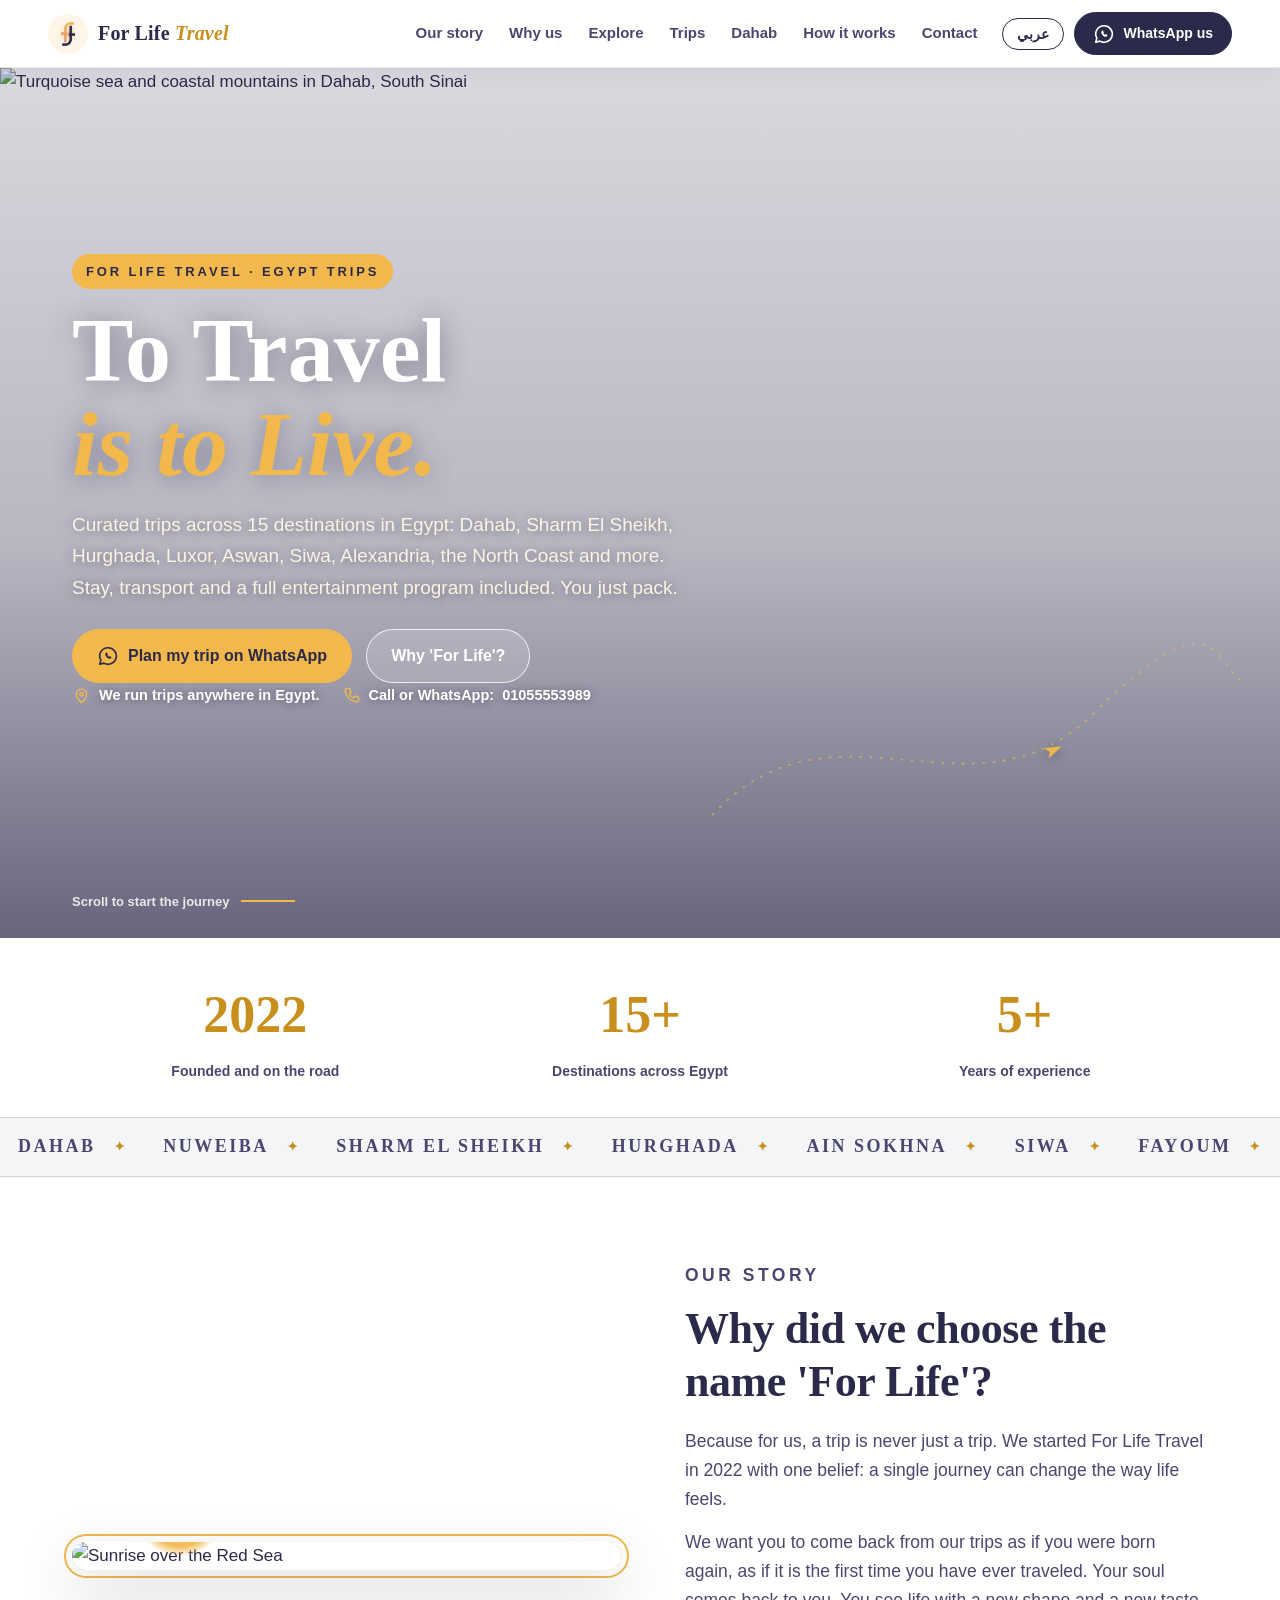
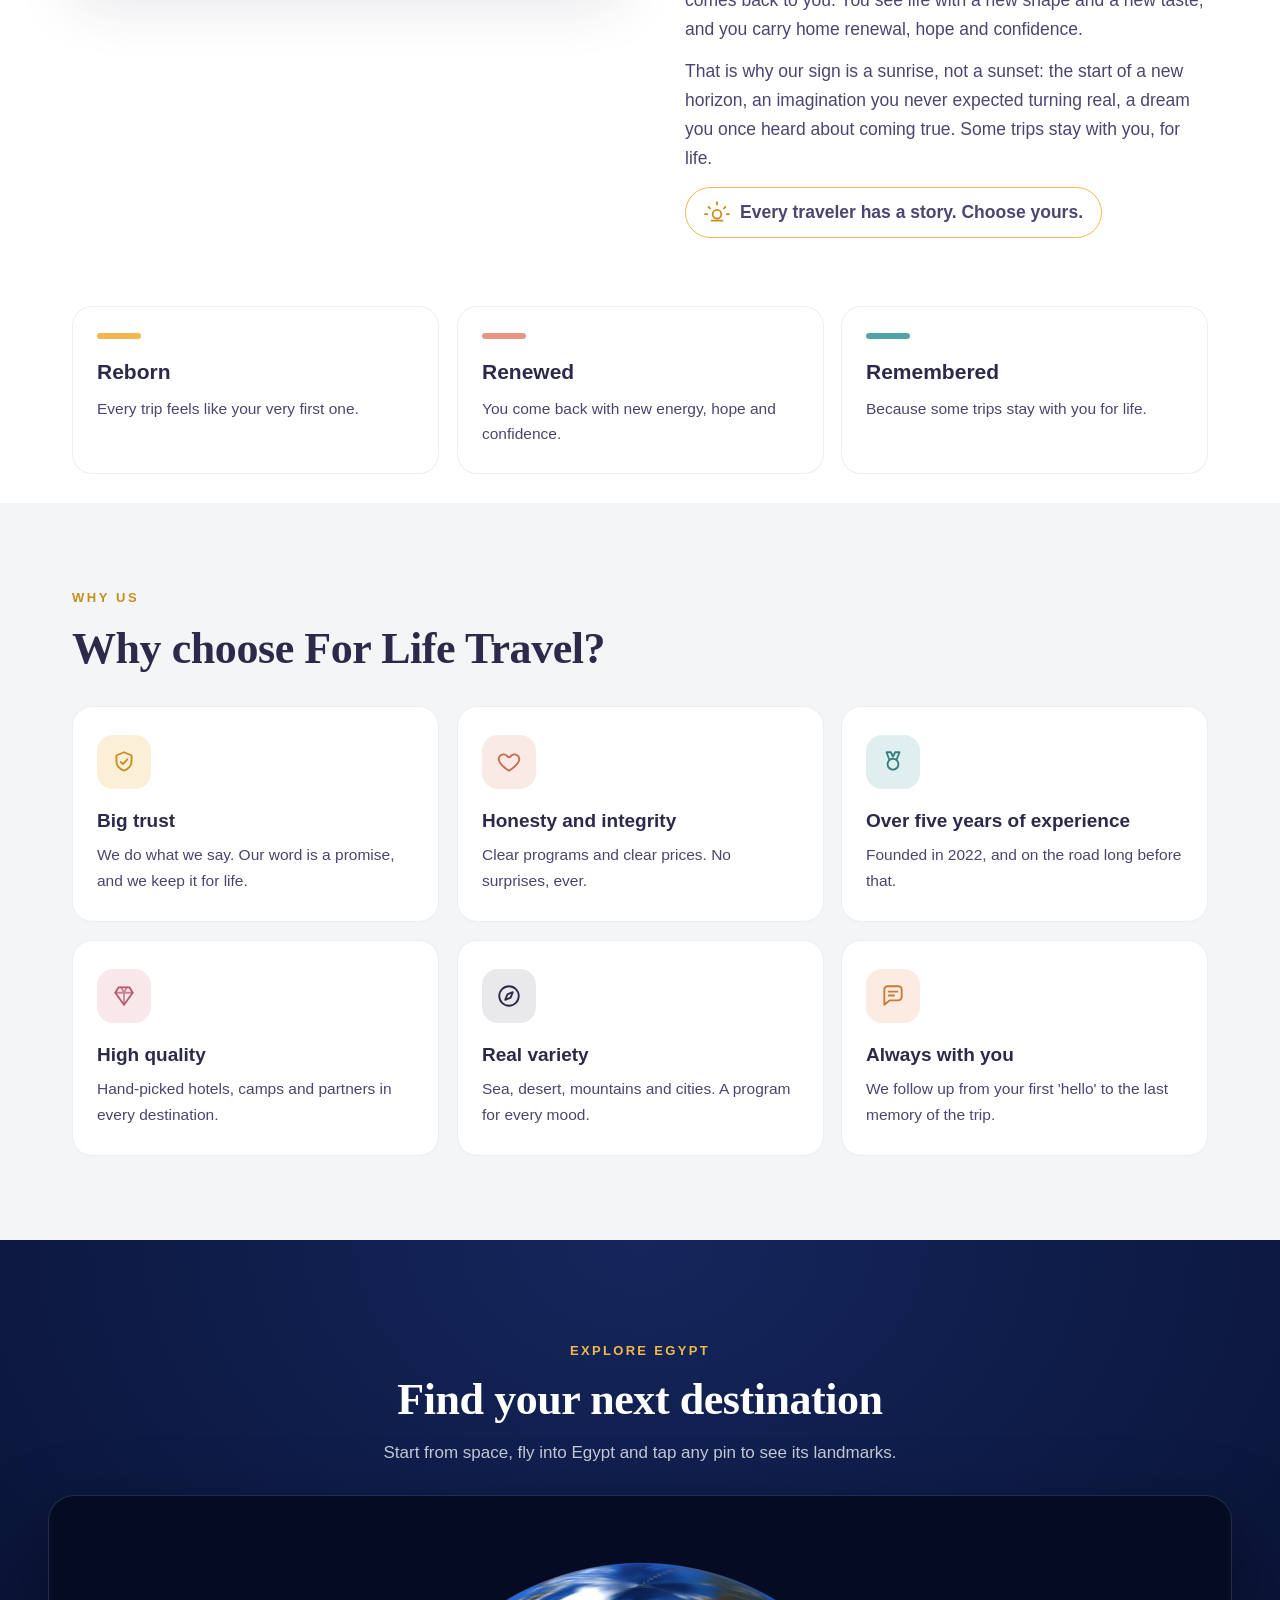
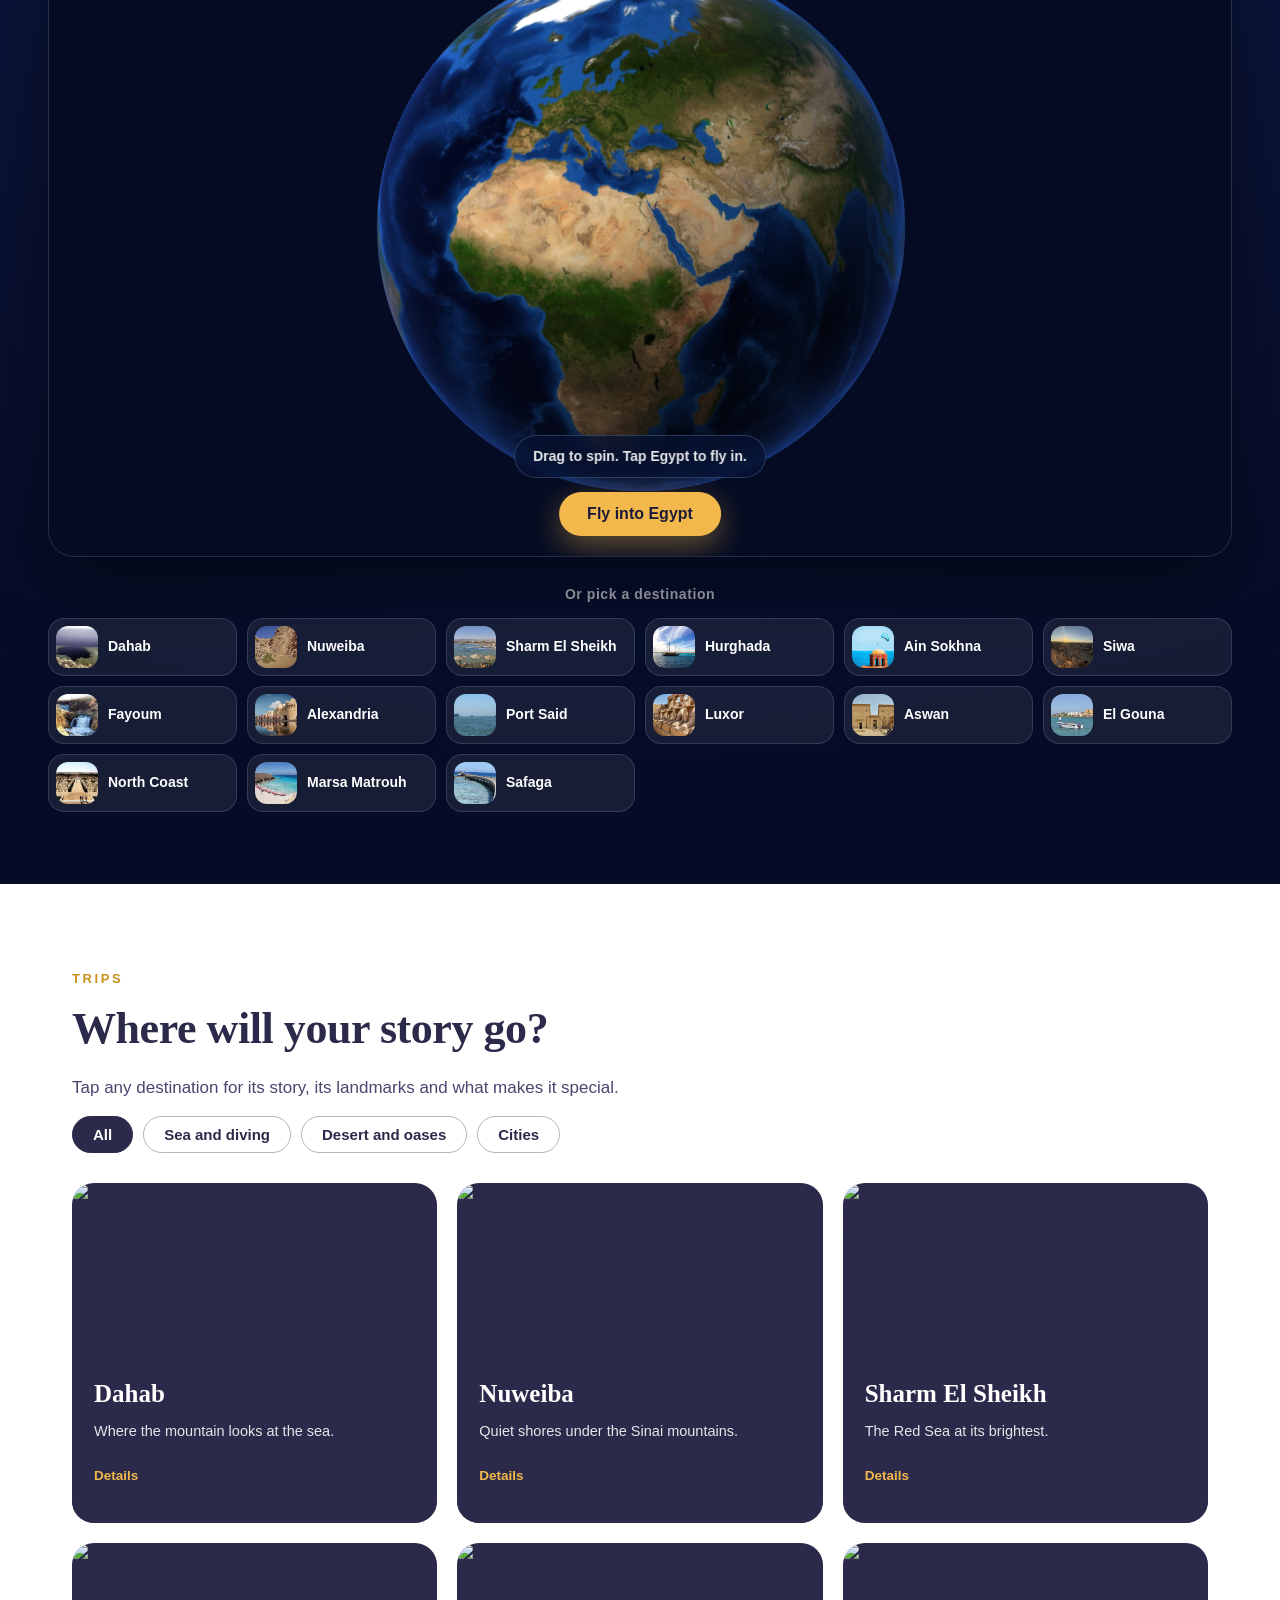
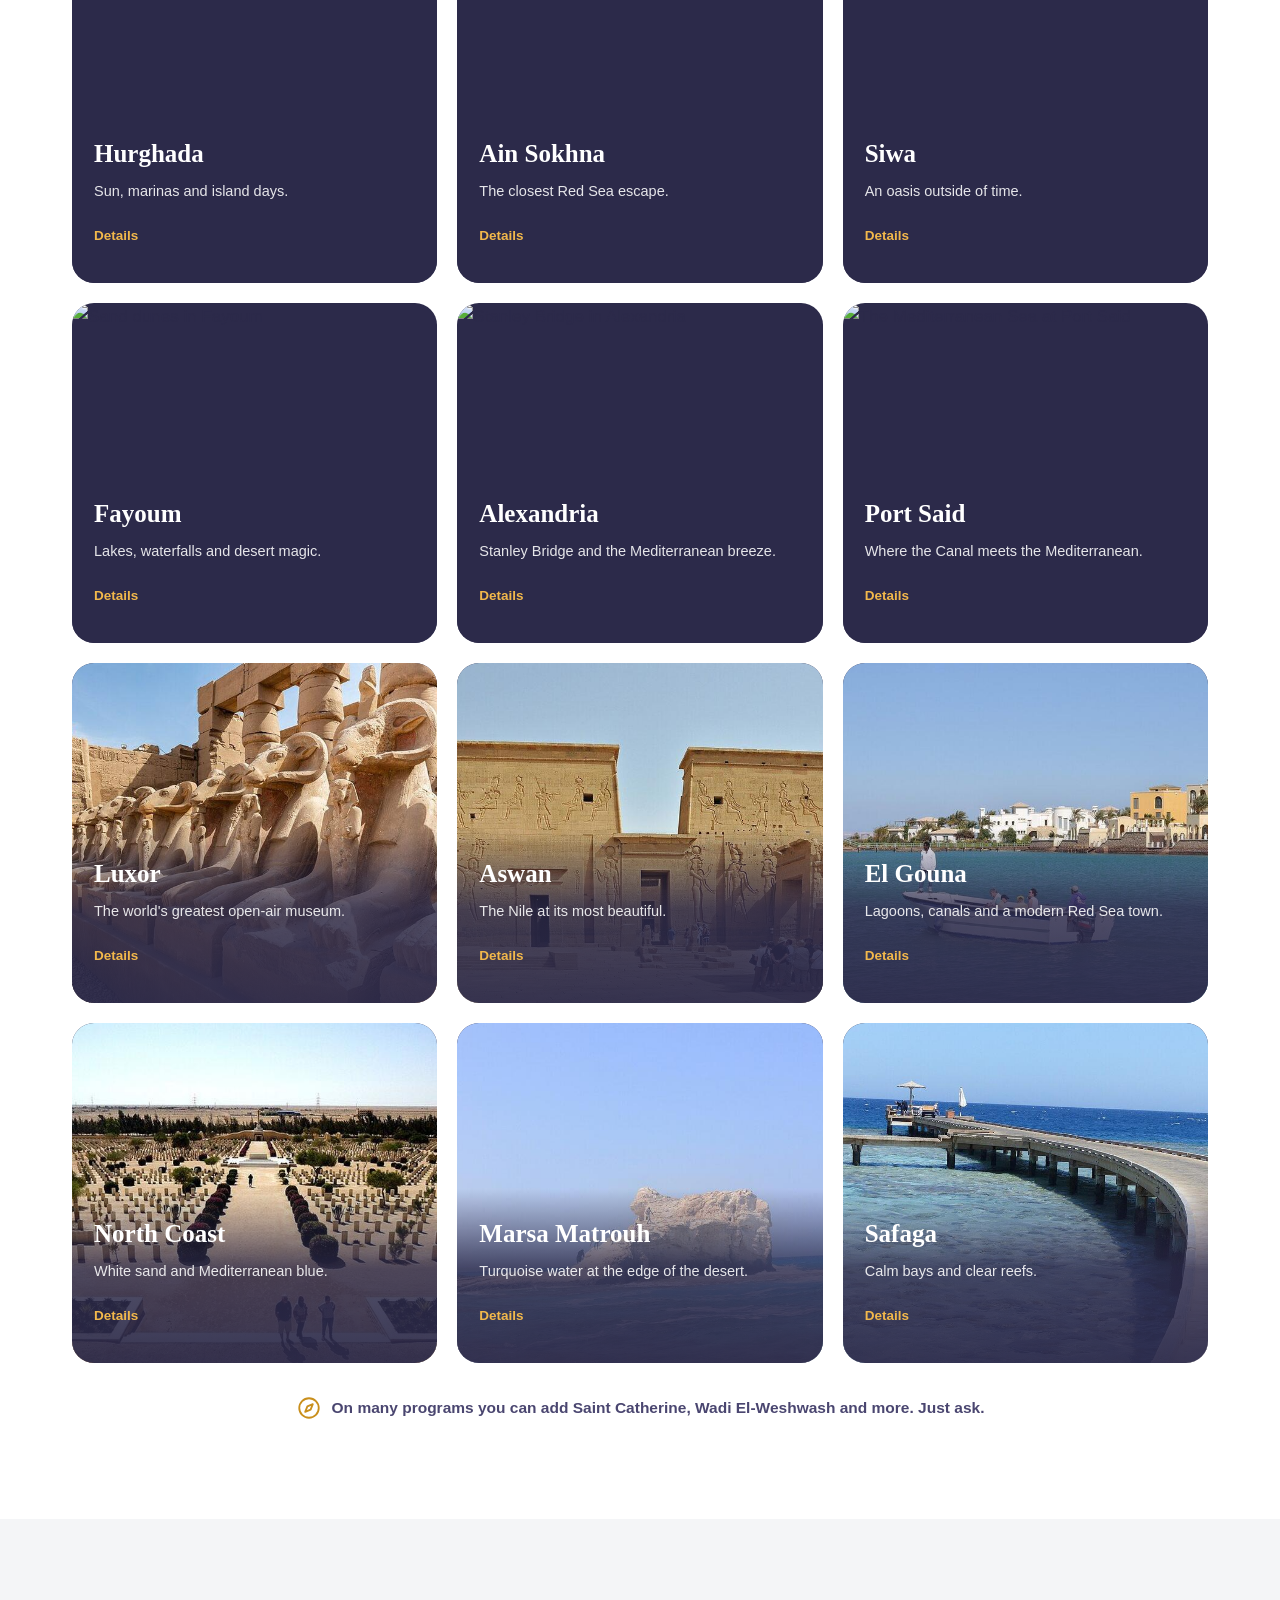
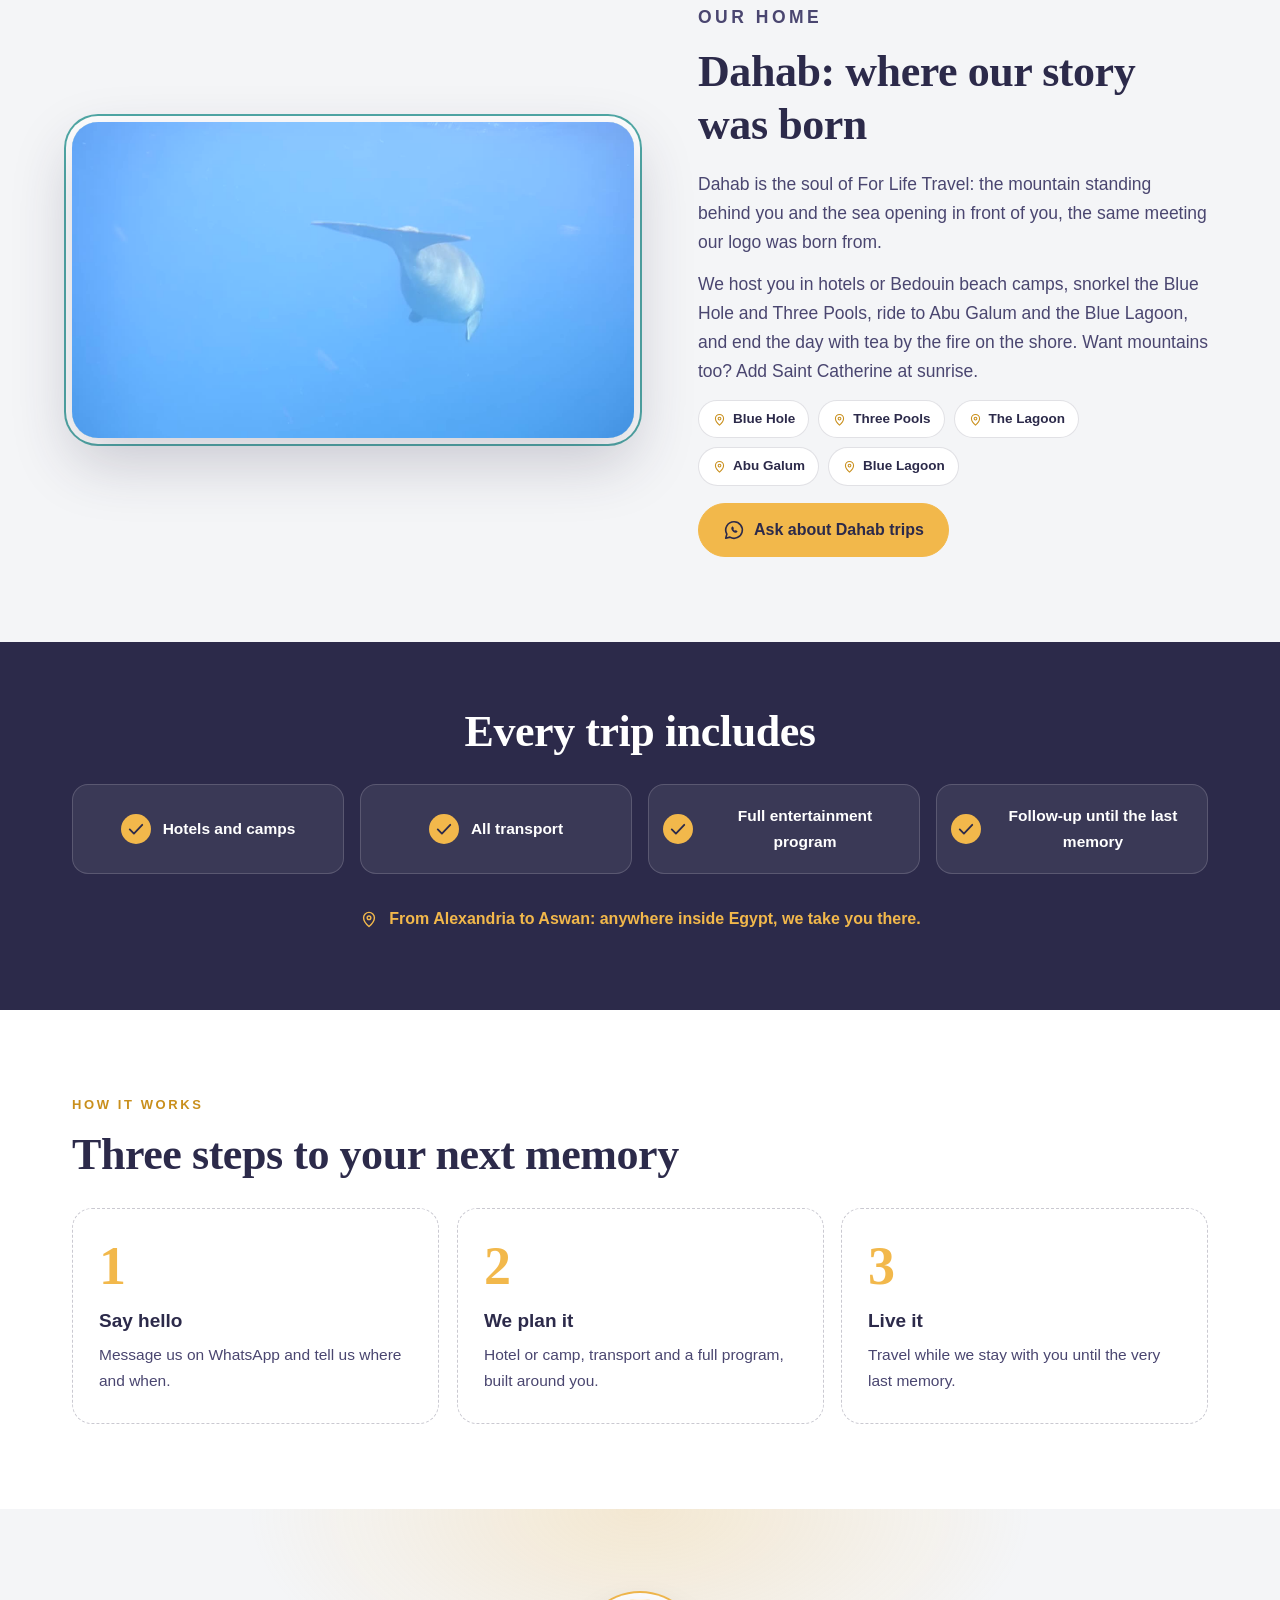
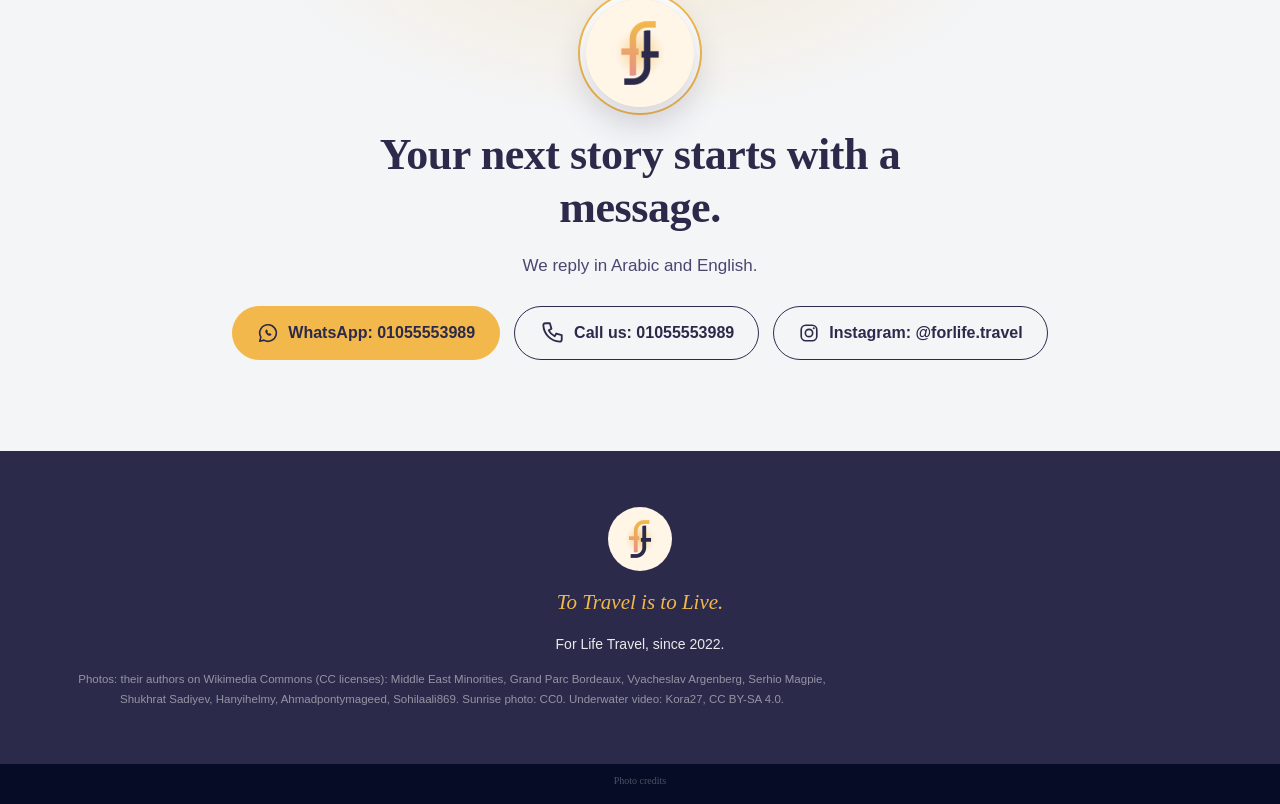
==== commit 60c86099: "Update index.html" ====
--- a/index.html
+++ b/index.html
@@ -9,7 +9,7 @@
 <meta property="og:description" content="Curated trips across Egypt. To Travel is to Live.">
 <meta property="og:type" content="website">
 <link rel="stylesheet" href="app.css?v=20261127-6">
-<link rel="stylesheet" href="globe.css?v=3">
+<link rel="stylesheet" href="globe.css?v=4">
 </head>
 <body>
 <div id="root"></div>
@@ -17,7 +17,7 @@
 <script src="app.js" defer></script>
 <script src="globe-data.js?v=3" defer></script>
 <script src="globe-border.js?v=3" defer></script>
-<script src="globe.js?v=3" defer></script>
+<script src="globe.js?v=4" defer></script>
 <script>
 (function(){
   var root=document.getElementById('root');
--- a/globe.css
+++ b/globe.css
@@ -1,3 +1,7 @@
+.gl-attr{display:none!important}
+body>.gl-credits{margin:0;padding:10px 14px 16px;text-align:center;font-size:10px;line-height:1.4;color:rgba(255,255,255,.4);background:#060c26}
+body>.gl-credits summary{display:inline-block;cursor:pointer;opacity:.7}
+body>.gl-credits ul{text-align:start;max-width:900px;margin:8px auto 0;columns:1;font-size:10px}
 /* For Life Travel: globe section */
 .flt-globe{position:relative;background:radial-gradient(120% 90% at 50% 0%,#14265c 0%,#0a1438 55%,#060c26 100%);color:#fff;padding:clamp(56px,8vw,96px) clamp(14px,4vw,48px) clamp(40px,6vw,72px);overflow:hidden;scroll-margin-top:var(--flt-navh,64px)}
 .flt-globe .gl{max-width:1240px;margin:0 auto}
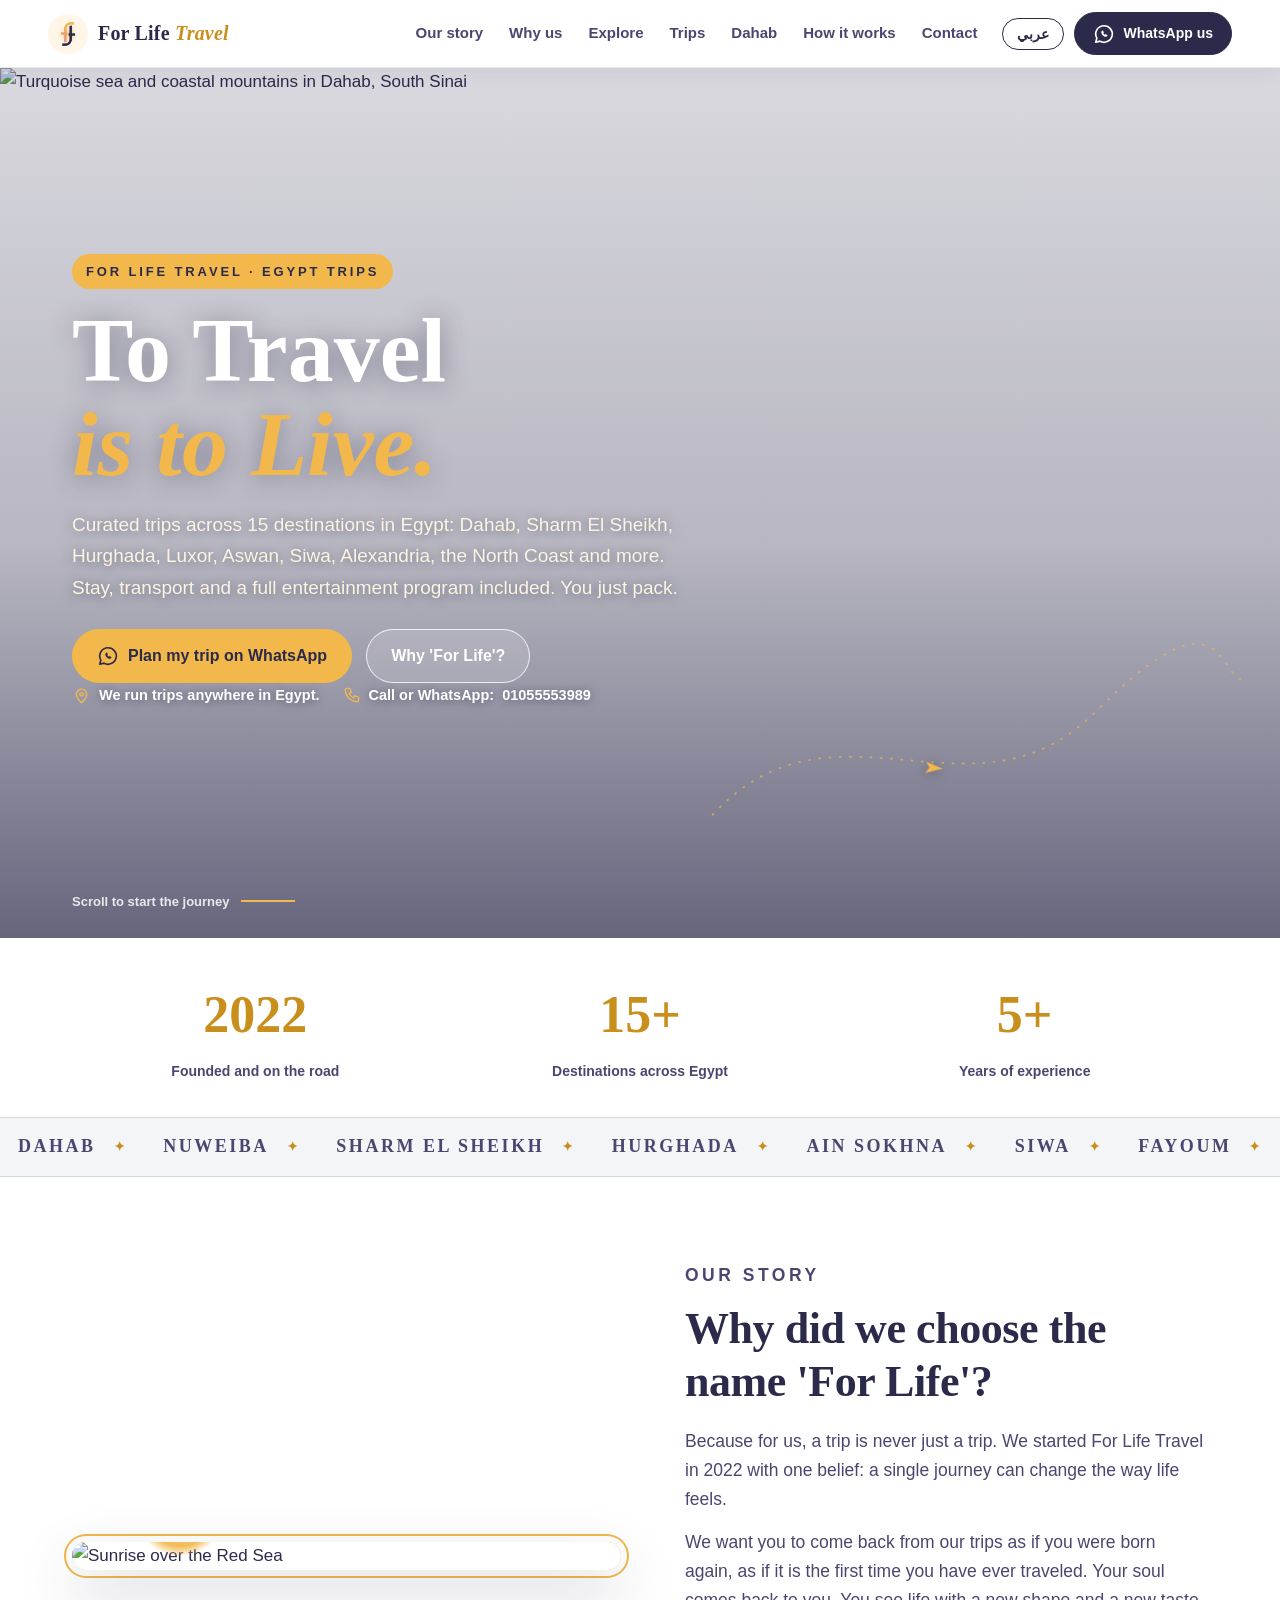
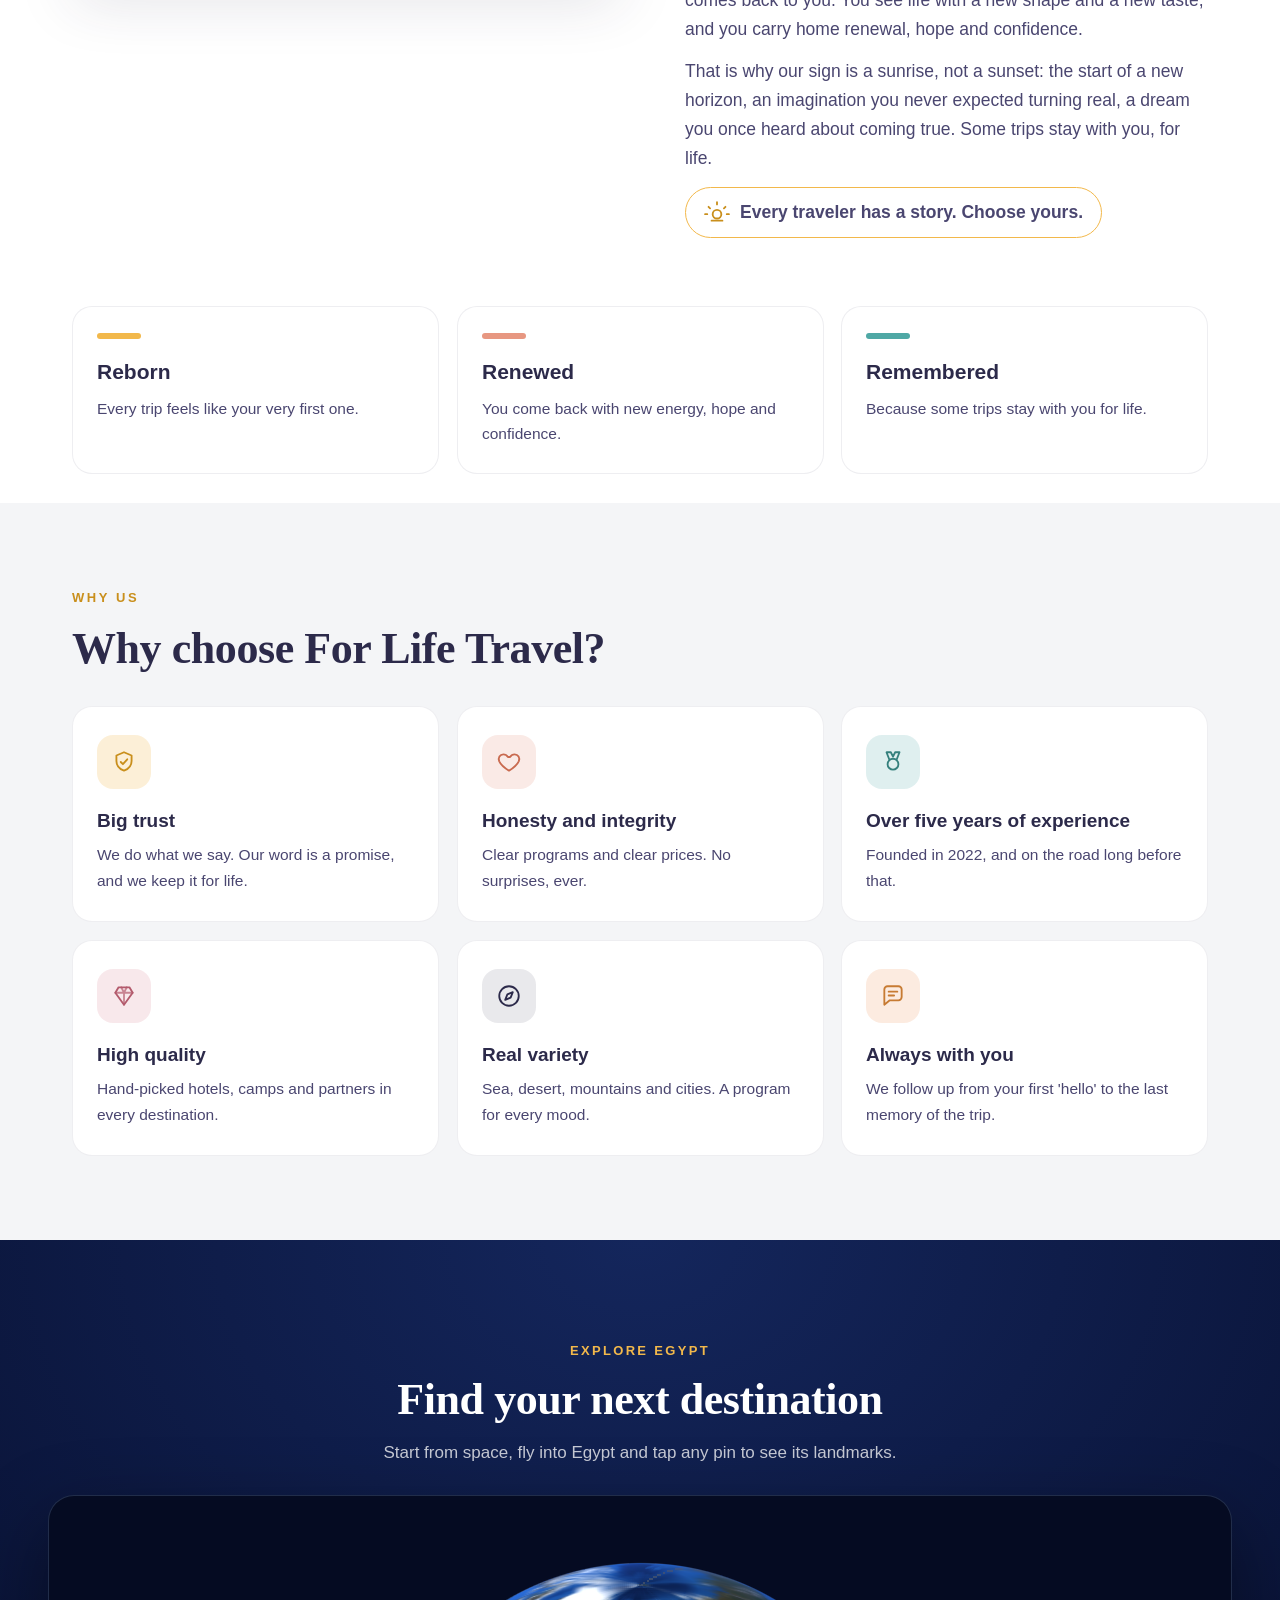
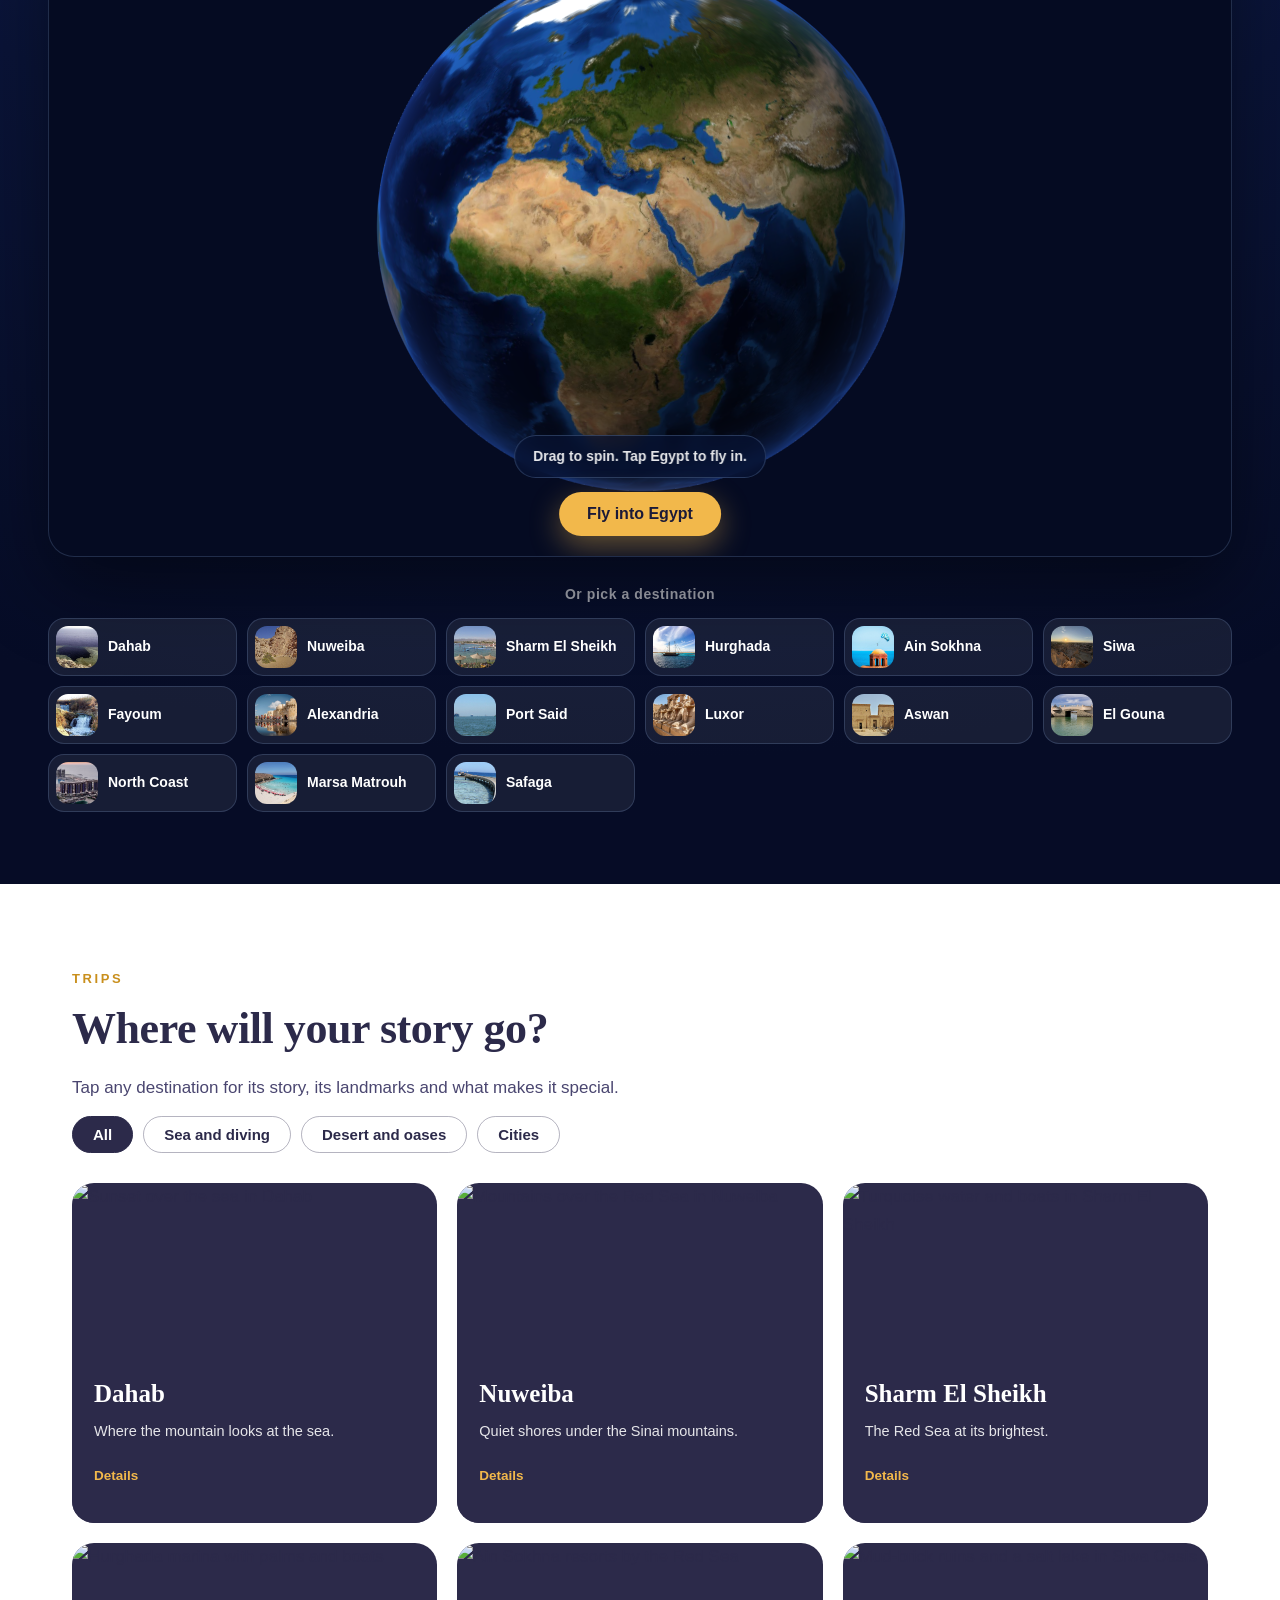
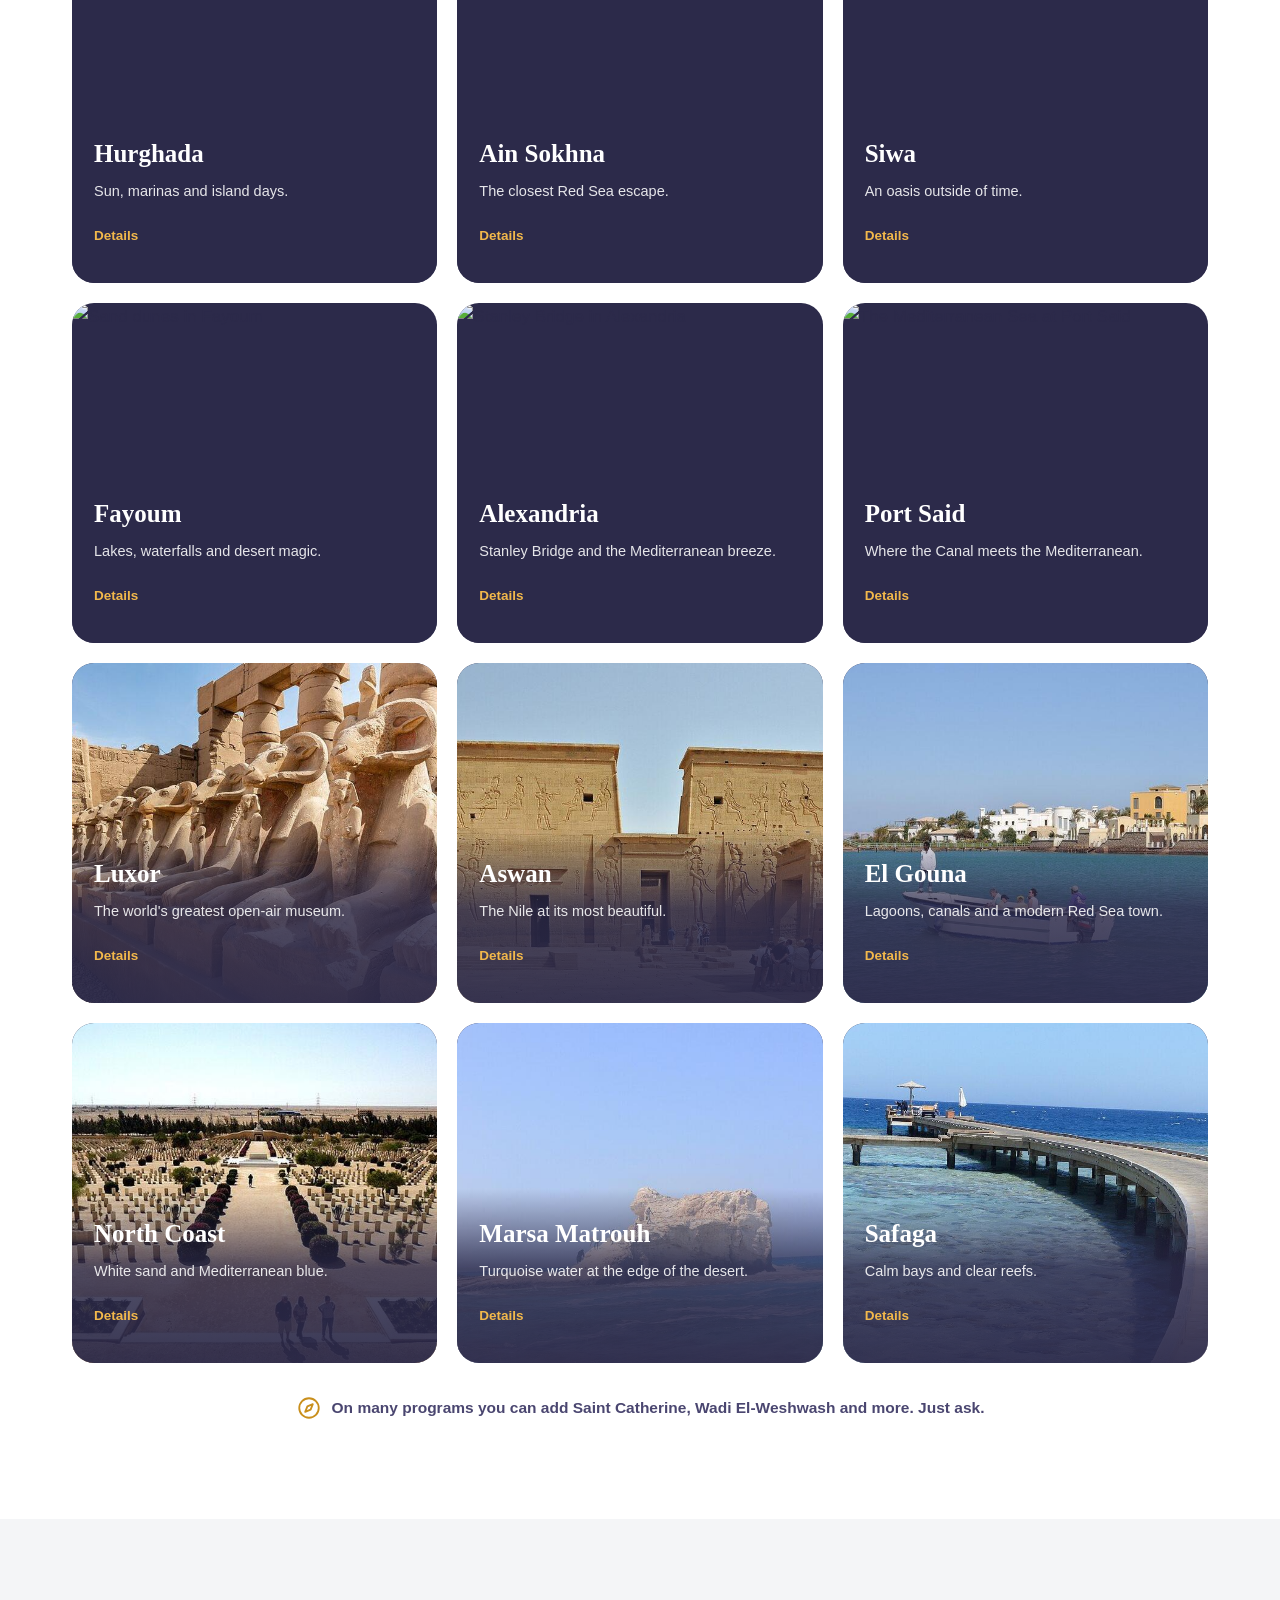
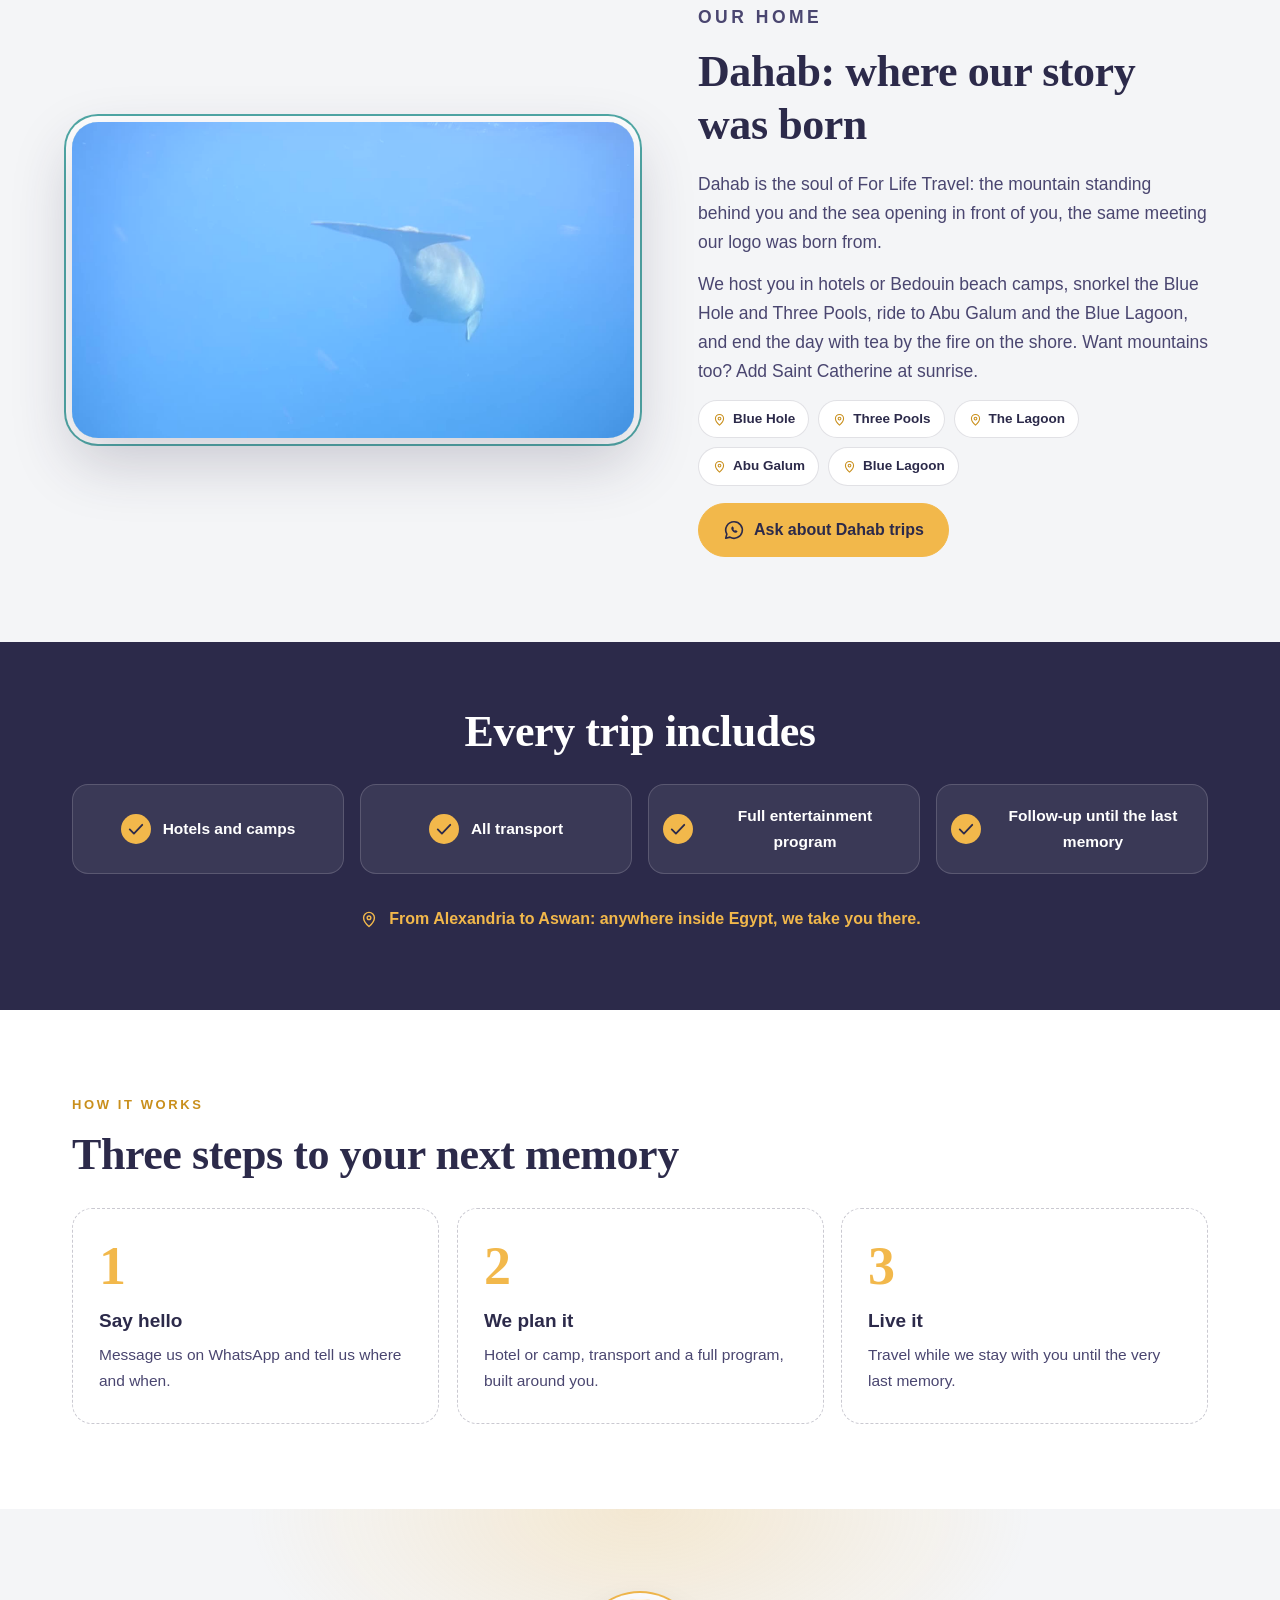
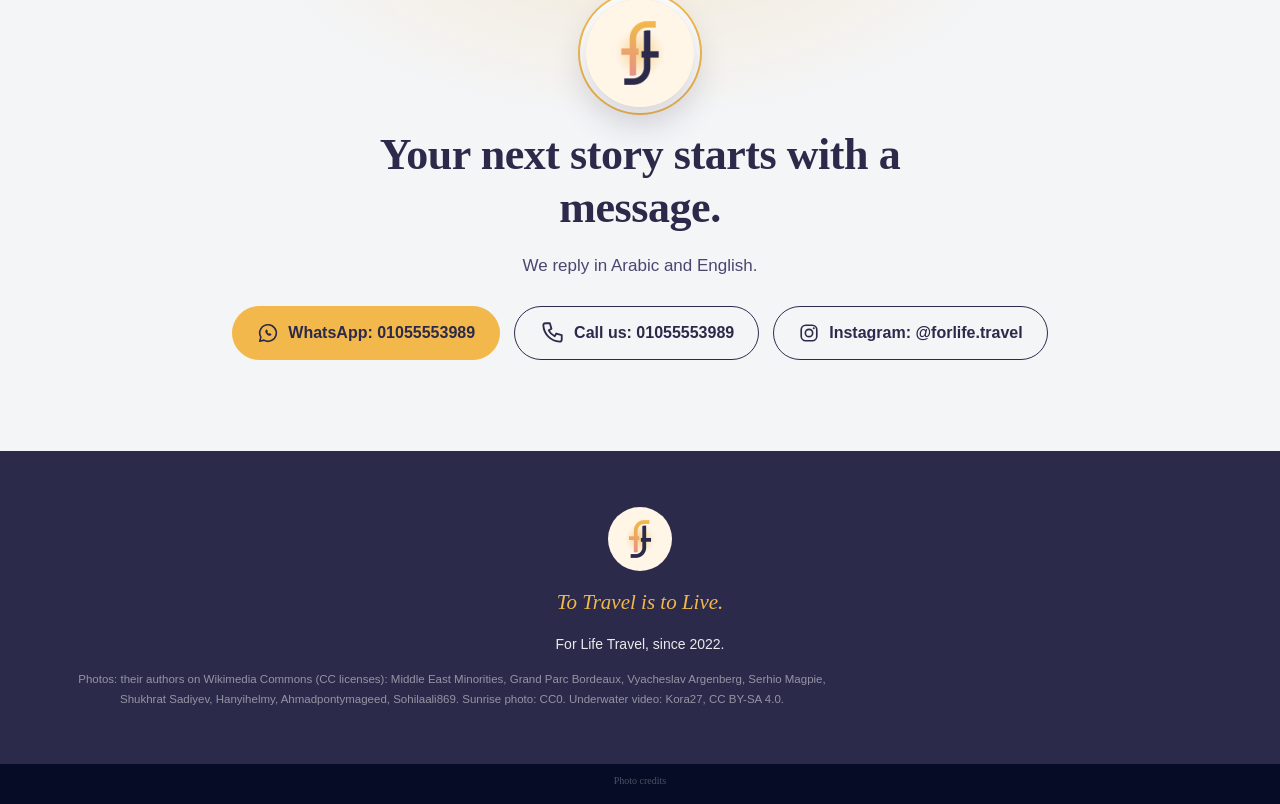
==== commit 535ed4f9: "Update index.html" ====
--- a/index.html
+++ b/index.html
@@ -15,7 +15,7 @@
 <div id="root"></div>
 <script src="vendor.js" defer></script>
 <script src="app.js" defer></script>
-<script src="globe-data.js?v=3" defer></script>
+<script src="11-globe-data.js?v=1" defer></script>
 <script src="globe-border.js?v=3" defer></script>
 <script src="globe.js?v=4" defer></script>
 <script>
